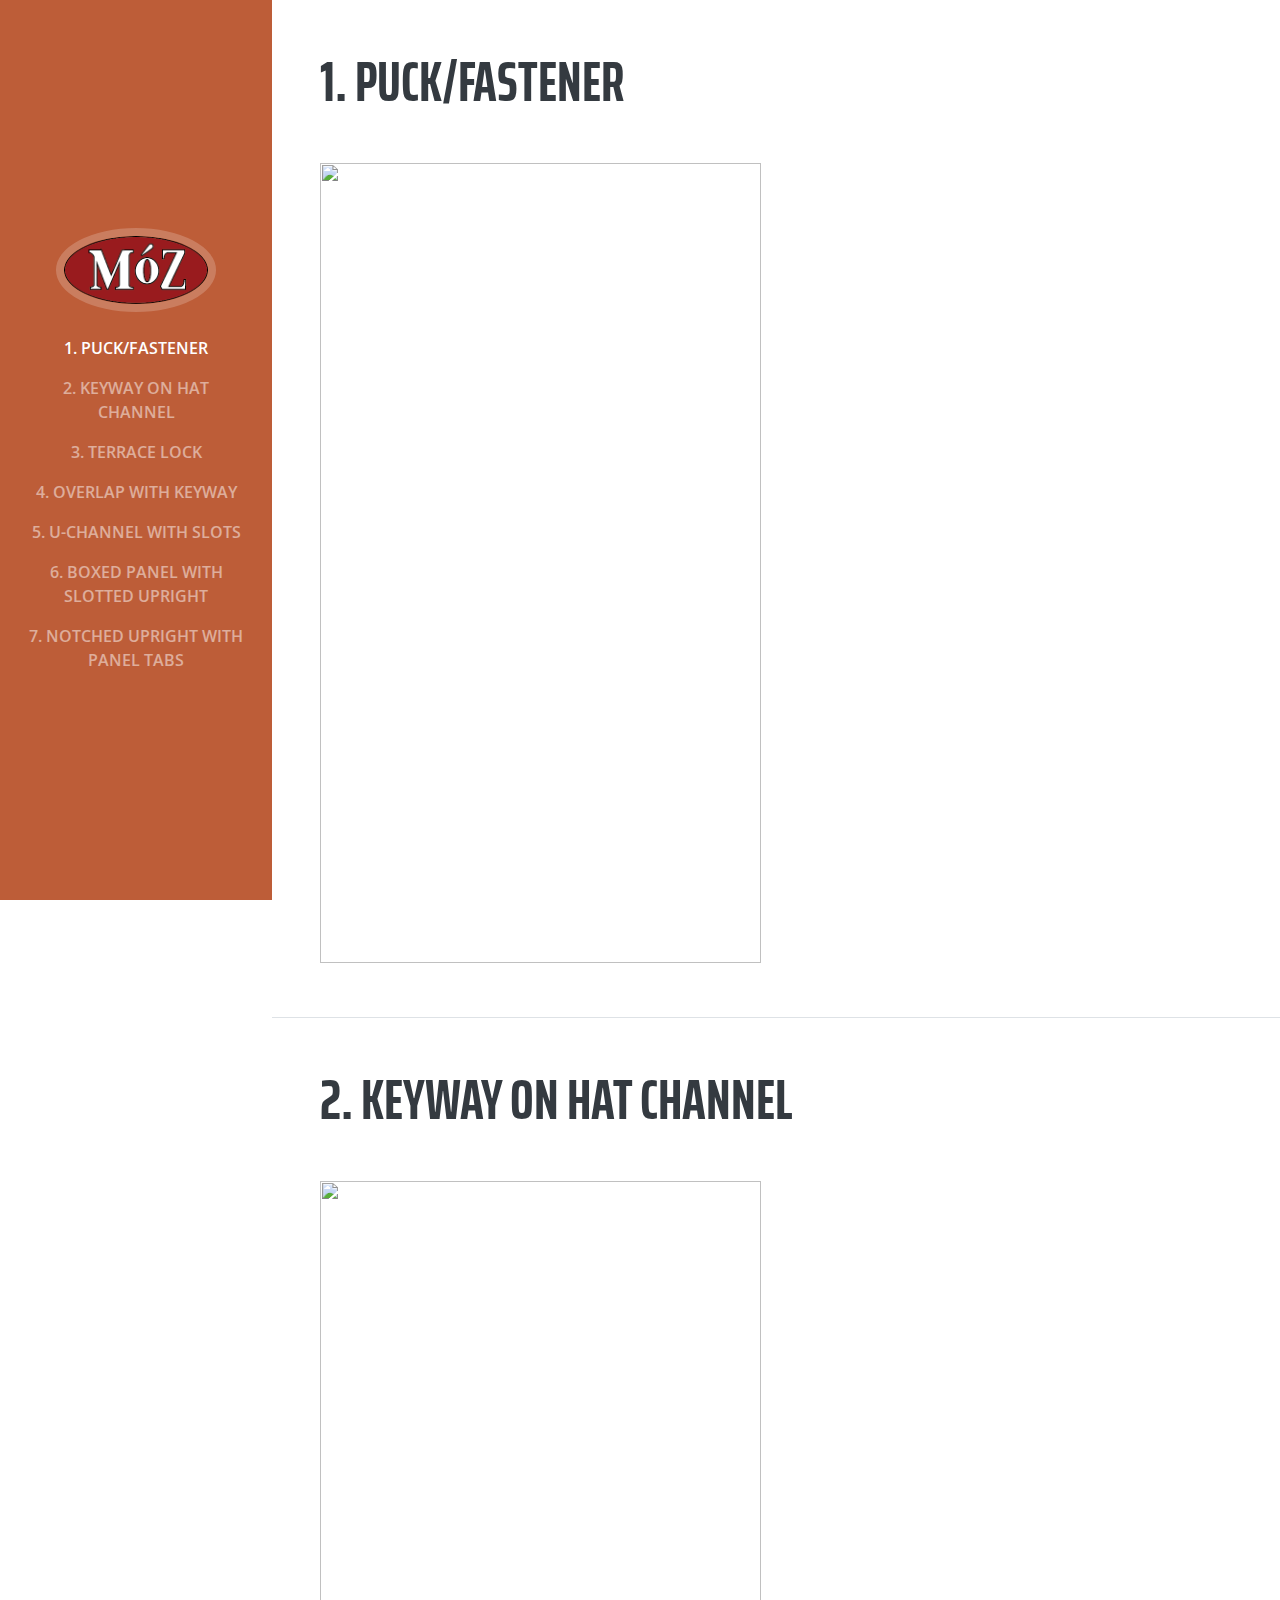
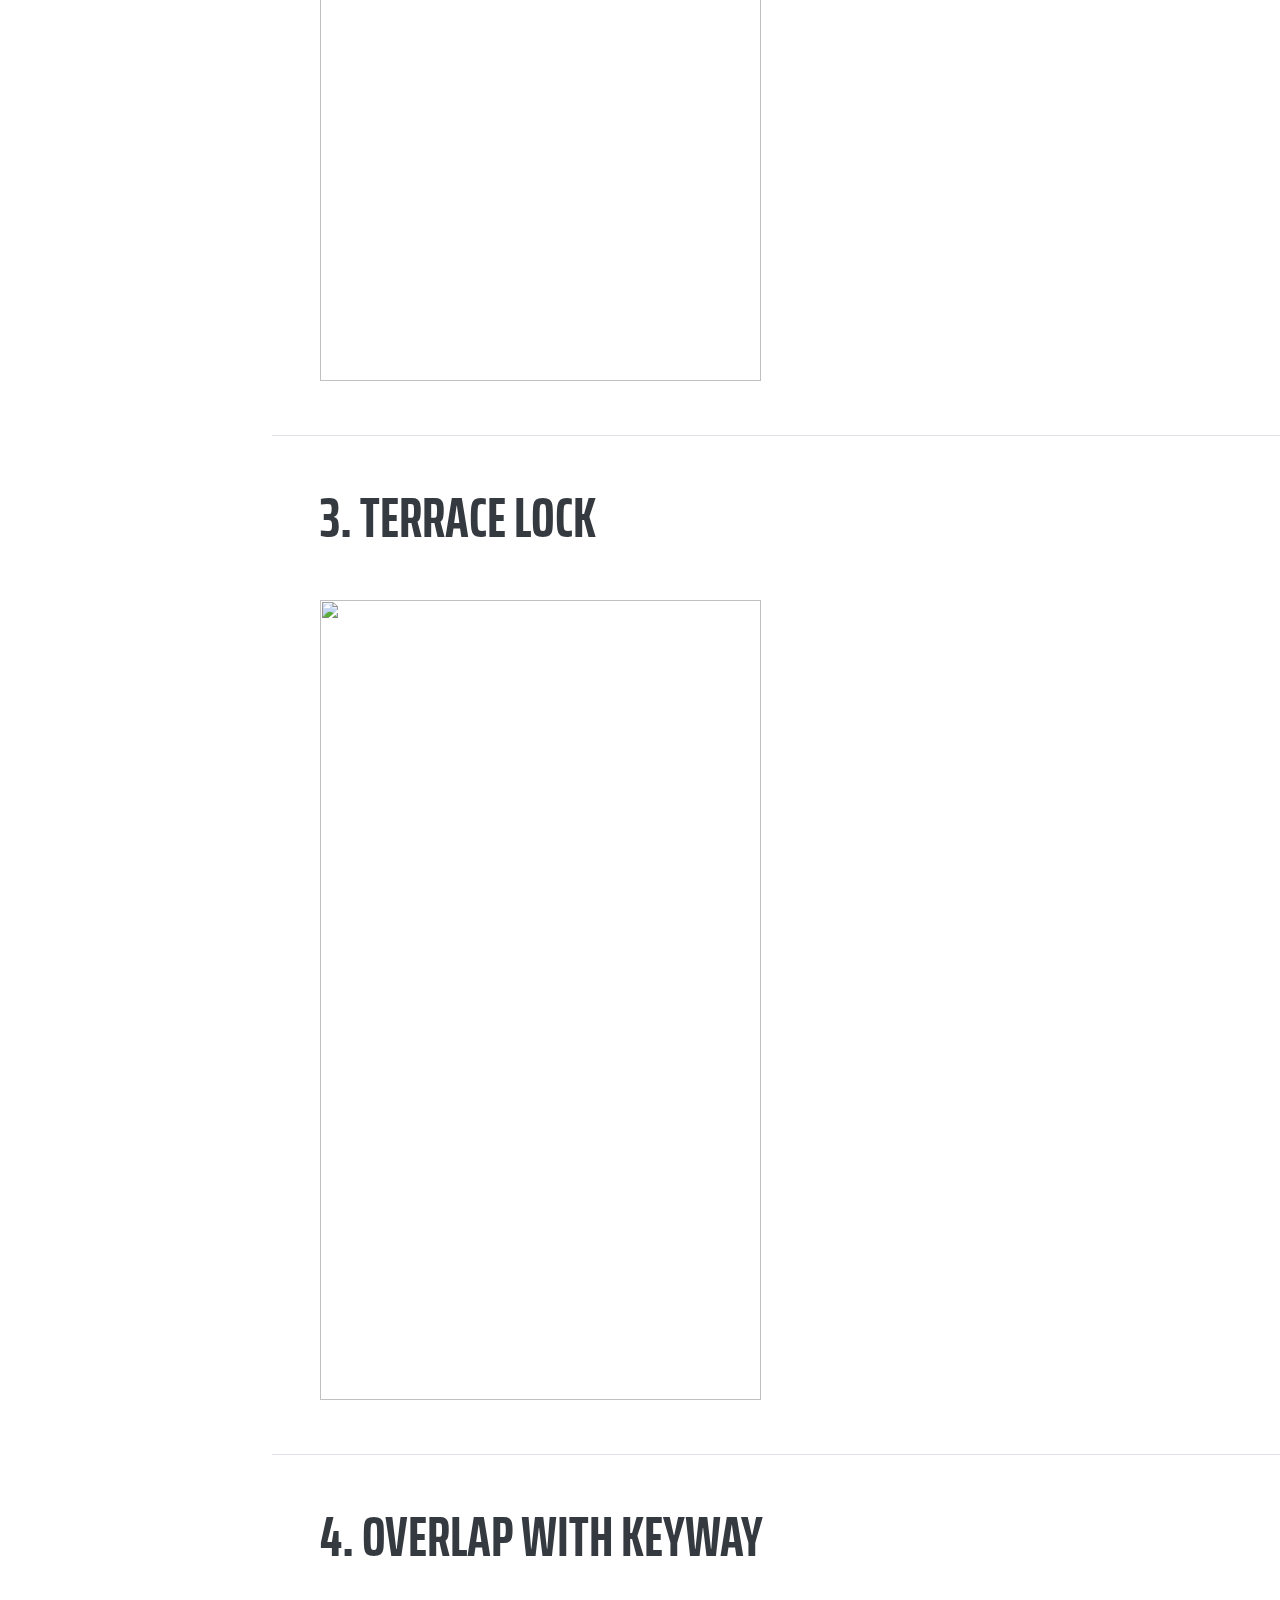
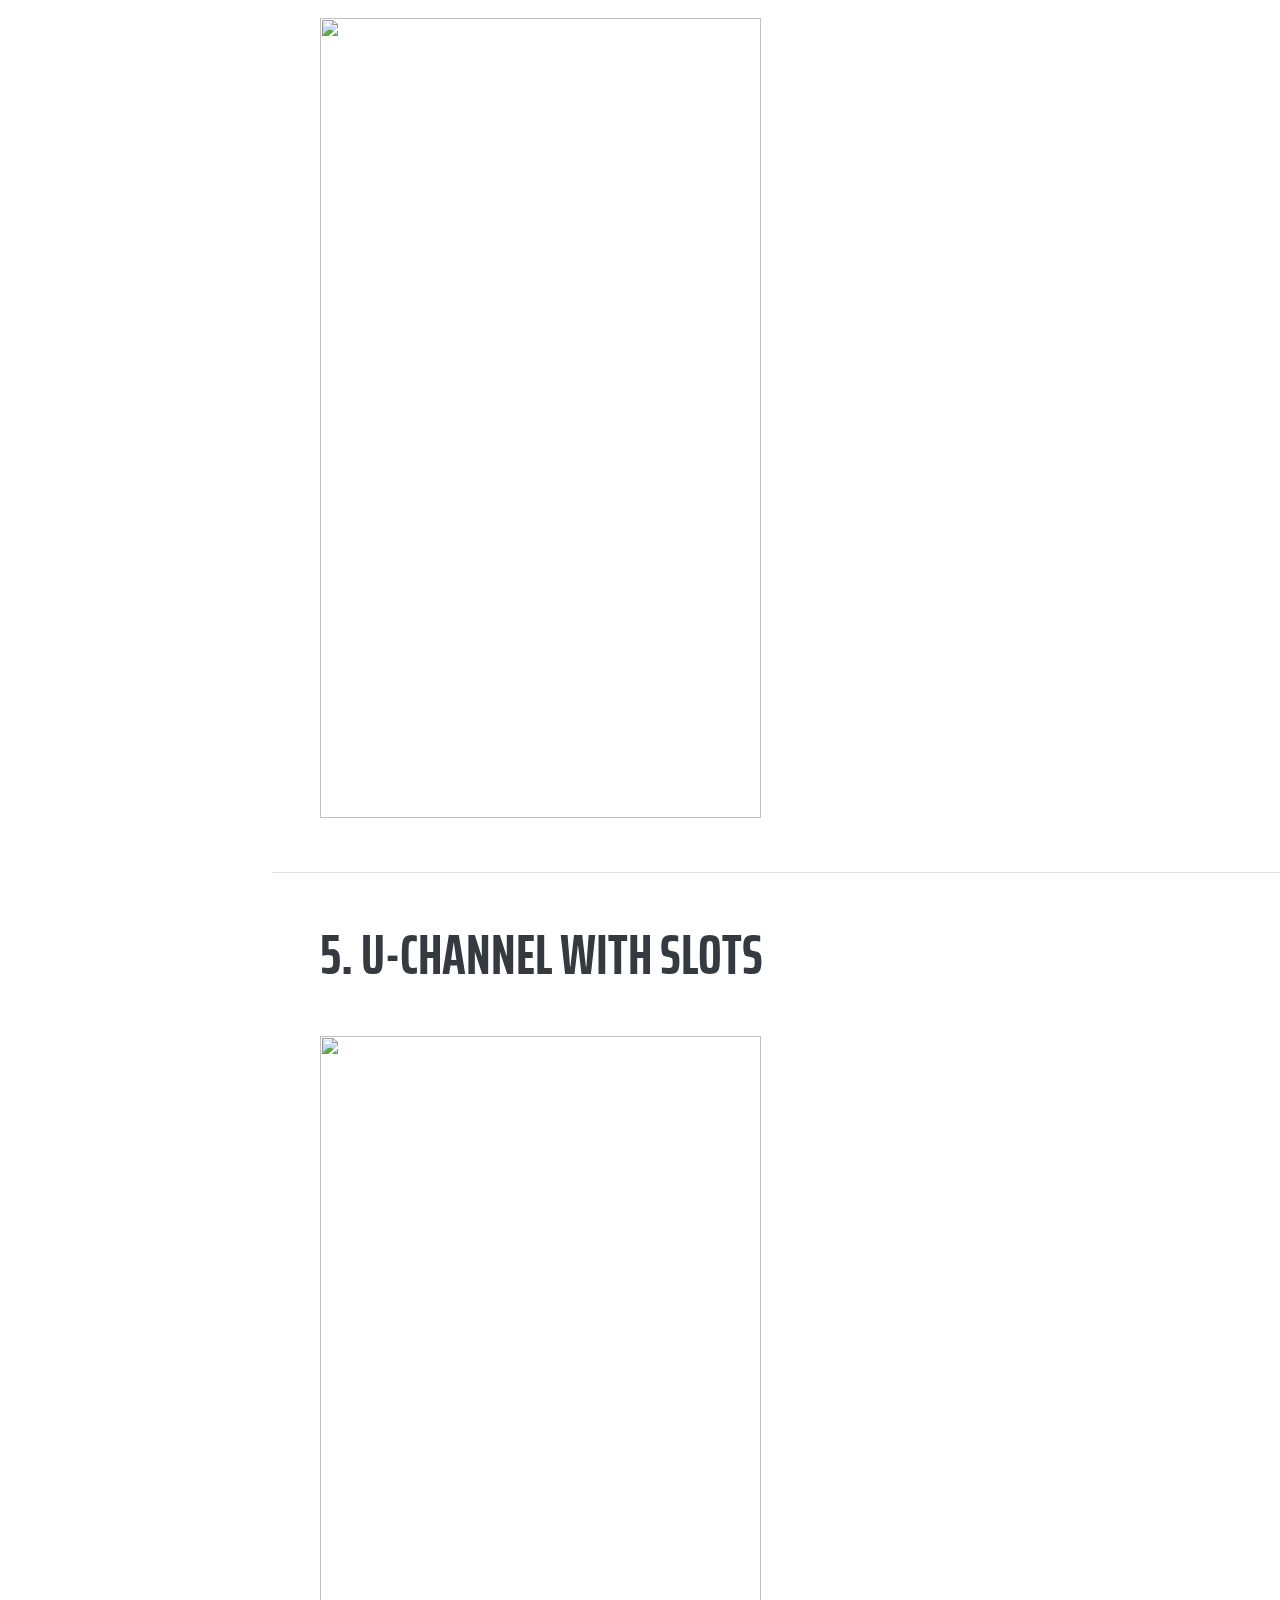
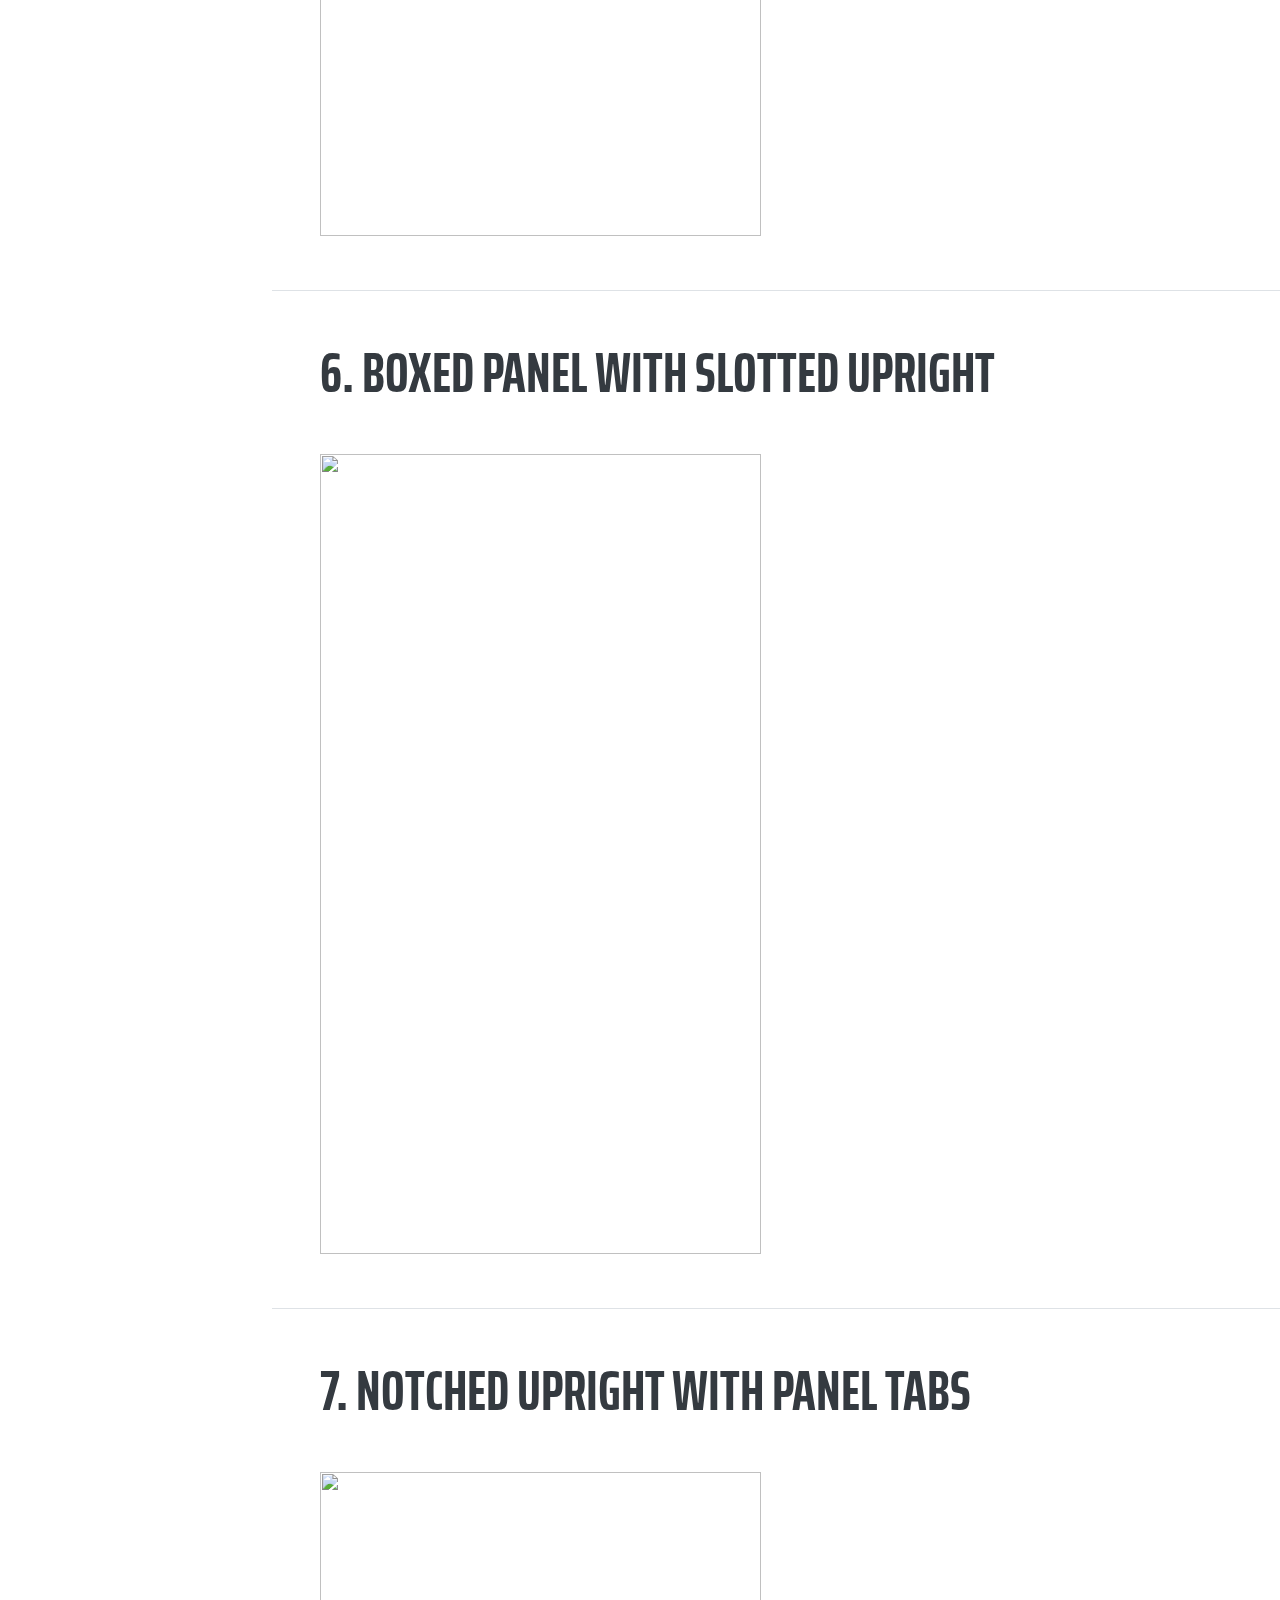
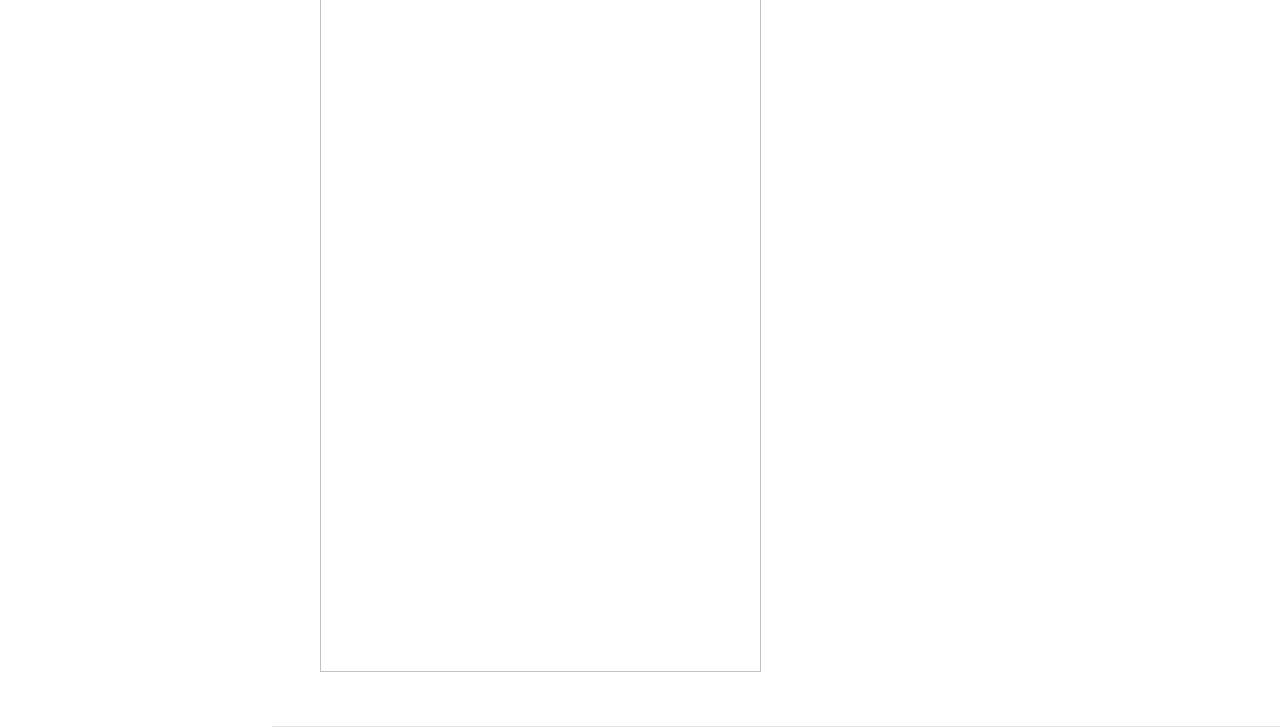
==== index.html @ 81ee4f43 "Update index.html" ====
<!DOCTYPE html>
<html lang="en">

  <head>

    <meta charset="utf-8">
    <meta name="viewport" content="width=device-width, initial-scale=1, shrink-to-fit=no">
    <meta name="description" content="">
    <meta name="author" content="">

    <title>Moz Mounting Solutions</title>

    <!-- Bootstrap core CSS -->
    <link href="vendor/bootstrap/css/bootstrap.min.css" rel="stylesheet">

    <!-- Custom fonts for this template -->
    <link href="https://fonts.googleapis.com/css?family=Saira+Extra+Condensed:100,200,300,400,500,600,700,800,900" rel="stylesheet">
    <link href="https://fonts.googleapis.com/css?family=Open+Sans:300,300i,400,400i,600,600i,700,700i,800,800i" rel="stylesheet">
    <link href="vendor/font-awesome/css/font-awesome.min.css" rel="stylesheet">
    <link href="vendor/devicons/css/devicons.min.css" rel="stylesheet">
    <link href="vendor/simple-line-icons/css/simple-line-icons.css" rel="stylesheet">

    <!-- Custom styles for this template -->
    <link href="css/resume.min.css" rel="stylesheet">

  </head>

  <body id="page-top">

    <nav class="navbar navbar-expand-lg navbar-dark bg-primary fixed-top" id="sideNav">
      <a class="navbar-brand js-scroll-trigger" href="#page-top">
        <span class="d-block d-lg-none">Moz Mounting Solutions</span>
        <span class="d-none d-lg-block">
          <img class="img-fluid img-profile rounded-circle mx-auto mb-2" src="img/Logo_white.png" alt="">
        </span>
      </a>
      <button class="navbar-toggler" type="button" data-toggle="collapse" data-target="#navbarSupportedContent" aria-controls="navbarSupportedContent" aria-expanded="false" aria-label="Toggle navigation">
        <span class="navbar-toggler-icon"></span>
      </button>
      <div class="collapse navbar-collapse" id="navbarSupportedContent">
        <ul class="navbar-nav">
          <li class="nav-item">
            <a class="nav-link js-scroll-trigger" href="#about">1. Puck/Fastener</a>
          </li>
           <li class="nav-item">
            <a class="nav-link js-scroll-trigger" href="#experience">2. Keyway on Hat Channel</a>
          </li>
          <li class="nav-item">
            <a class="nav-link js-scroll-trigger" href="#education">3. Terrace Lock</a>
          </li>
          <li class="nav-item">
            <a class="nav-link js-scroll-trigger" href="#skills">4. Overlap with Keyway</a>
          </li>
          <li class="nav-item">
            <a class="nav-link js-scroll-trigger" href="#interests">5. U-Channel with Slots</a>
          </li>
          <li class="nav-item">
            <a class="nav-link js-scroll-trigger" href="#awards">6. Boxed Panel with Slotted Upright</a>
          </li>
          <li class="nav-item">
            <a class="nav-link js-scroll-trigger" href="#notched_upright">7. Notched Upright with Panel Tabs</a>
          </li>
        </ul>
      </div>
    </nav>

    <div class="container-fluid p-0">

      <section class="resume-section p-3 p-lg-5 d-flex flex-column" id="about">
        <div class="my-auto">
          <h2 class="mb-5">1. Puck/Fastener</h2>

         <div class = "row">
              <div class = "col-lg-6">

                <img width="100%" height="800px" src="/img/Puck_Fastener.jpg">

              </div>
              <div class = "col-lg-6">
                 <iframe src="https://player.vimeo.com/video/258159970?autoplay=1&loop=1&autopause=0" width="100%" height="800px" frameborder="0" webkitallowfullscreen mozallowfullscreen allowfullscreen></iframe>
              </div>
            </div>
          </div>
      </section>

      <section class="resume-section p-3 p-lg-5 d-flex flex-column" id="experience">
        <div class="my-auto">
          <h2 class="mb-5">2. Keyway on Hat Channel</h2>

         <div class = "row">
              <div class = "col-lg-6">

                <img width="100%" height="800px" src="img/Keyway_Hat_Channel.jpg">

              </div>
              <div class = "col-lg-6">
                 <iframe src="https://player.vimeo.com/video/258157993?autoplay=1&loop=1&autopause=0" width="100%" height="800px" frameborder="0" webkitallowfullscreen mozallowfullscreen allowfullscreen></iframe>
              </div>
            </div>
          </div>
      </section>

      <section class="resume-section p-3 p-lg-5 d-flex flex-column" id="education">
        <div class="my-auto">
          <h2 class="mb-5">3. Terrace Lock</h2>

          <div class = "row">
              <div class = "col-lg-6">
                <img width="100%" height="800px" src="img/Terrace_Lock.jpg">
              </div>
              <div class = "col-lg-6">
                <iframe src="https://player.vimeo.com/video/258158311?autoplay=1&loop=1&autopause=0" width="100%" height="800px" frameborder="0" webkitallowfullscreen mozallowfullscreen allowfullscreen></iframe>
              </div>
            </div>
        </div>
      </section>

      <section class="resume-section p-3 p-lg-5 d-flex flex-column" id="skills">
        <div class="my-auto">
          <h2 class="mb-5">4. Overlap with Keyway</h2>

          <div class = "row">
              <div class = "col-lg-6">
                <img width="100%" height="800px" src="img/Overlap_with_Keyway.jpg">
              </div>
              <div class = "col-lg-6">
                <iframe src="https://player.vimeo.com/video/258158720?autoplay=1&loop=1&autopause=0" width="100%" height="800px" frameborder="0" webkitallowfullscreen mozallowfullscreen allowfullscreen></iframe>
              </div>
            </div>
        </div>
      </section>

      <section class="resume-section p-3 p-lg-5 d-flex flex-column" id="interests">
        <div class="my-auto">
          <h2 class="mb-5">5. U-Channel with Slots</h2>

          <div class = "row">
              <div class = "col-lg-6">
                <img width="100%" height="800px" src="img/U_Channel_with_Slots.jpg">
              </div>
              <div class = "col-lg-6">
                <iframe src="https://player.vimeo.com/video/258159023?autoplay=1&loop=1&autopause=0" width="100%" height="800px" frameborder="0" webkitallowfullscreen mozallowfullscreen allowfullscreen></iframe>
              </div>
            </div>
          </div>
      </section>

      <section class="resume-section p-3 p-lg-5 d-flex flex-column" id="awards">
        <div class="my-auto">
          <h2 class="mb-5">6. Boxed Panel with Slotted Upright</h2>

            <div class = "row">
              <div class = "col-lg-6">
                <img width="100%" height="800px" src="img/Boxed_Panel_Slotted_Upright.jpg">
              </div>
              <div class = "col-lg-6">
                <iframe src="https://player.vimeo.com/video/258159334?autoplay=1&loop=1&autopause=0" width="100%" height="800px" frameborder="0" webkitallowfullscreen mozallowfullscreen allowfullscreen></iframe>
              </div>
            </div>
        </div>
      </section>

       <section class="resume-section p-3 p-lg-5 d-flex flex-column" id="notched_upright">
        <div class="my-auto">
          <h2 class="mb-5">7. Notched Upright with panel Tabs</h2>

            <div class = "row">
              <div class = "col-lg-6">
                <img width="100%" height="800px" src="img/Notched_Upright_with_Panel_Tabs.jpg">
              </div>
              <div class = "col-lg-6">
                <iframe src="https://player.vimeo.com/video/258159651?autoplay=1&loop=1&autopause=0" width="100%" height="800px" frameborder="0" webkitallowfullscreen mozallowfullscreen allowfullscreen></iframe>
              </div>
            </div>
        </div>
      </section>

    </div>


    <!-- Bootstrap core JavaScript -->
    <script src="vendor/jquery/jquery.min.js"></script>
    <script src="vendor/bootstrap/js/bootstrap.bundle.min.js"></script>

    <!-- Plugin JavaScript -->
    <script src="vendor/jquery-easing/jquery.easing.min.js"></script>

    <!-- Custom scripts for this template -->
    <script src="js/resume.min.js"></script>

  </body>

</html>
---- vendor/devicons/css/devicons.min.css ----
/*!
 *  Devicons 1.8.0 made by Theodore Vorillas / http://vorillaz.com 
 */
@font-face{font-family:devicons;src:url(../fonts/devicons.eot?xqxft6);src:url(../fonts/devicons.eot?#iefixxqxft6) format("embedded-opentype"),url(../fonts/devicons.woff?xqxft6) format("woff"),url(../fonts/devicons.ttf?xqxft6) format("truetype"),url(../fonts/devicons.svg?xqxft6#devicons) format("svg");font-weight:400;font-style:normal}.devicons{font-family:devicons;speak:none;font-style:normal;font-weight:400;font-variant:normal;text-transform:none;line-height:1;-webkit-font-smoothing:antialiased;-moz-osx-font-smoothing:grayscale}.devicons-git:before{content:"\e602"}.devicons-git_compare:before{content:"\e628"}.devicons-git_branch:before{content:"\e625"}.devicons-git_commit:before{content:"\e629"}.devicons-git_pull_request:before{content:"\e626"}.devicons-git_merge:before{content:"\e627"}.devicons-bitbucket:before{content:"\e603"}.devicons-github_alt:before{content:"\e608"}.devicons-github_badge:before{content:"\e609"}.devicons-github:before{content:"\e60a"}.devicons-github_full:before{content:"\e617"}.devicons-java:before{content:"\e638"}.devicons-ruby:before{content:"\e639"}.devicons-scala:before{content:"\e637"}.devicons-python:before{content:"\e63c"}.devicons-go:before{content:"\e624"}.devicons-ruby_on_rails:before{content:"\e63b"}.devicons-django:before{content:"\e61d"}.devicons-markdown:before{content:"\e63e"}.devicons-php:before{content:"\e63d"}.devicons-mysql:before{content:"\e604"}.devicons-streamline:before{content:"\e605"}.devicons-database:before{content:"\e606"}.devicons-laravel:before{content:"\e63f"}.devicons-javascript:before{content:"\e64e"}.devicons-angular:before{content:"\e653"}.devicons-backbone:before{content:"\e652"}.devicons-coffeescript:before{content:"\e651"}.devicons-jquery:before{content:"\e650"}.devicons-modernizr:before{content:"\e620"}.devicons-jquery_ui:before{content:"\e654"}.devicons-ember:before{content:"\e61b"}.devicons-dojo:before{content:"\e61c"}.devicons-nodejs:before{content:"\e619"}.devicons-nodejs_small:before{content:"\e618"}.devicons-javascript_shield:before{content:"\e64f"}.devicons-bootstrap:before{content:"\e647"}.devicons-sass:before{content:"\e64b"}.devicons-css3_full:before{content:"\e64a"}.devicons-css3:before{content:"\e649"}.devicons-html5:before{content:"\e636"}.devicons-html5_multimedia:before{content:"\e632"}.devicons-html5_device_access:before{content:"\e633"}.devicons-html5_3d_effects:before{content:"\e635"}.devicons-html5_connectivity:before{content:"\e634"}.devicons-ghost_small:before{content:"\e614"}.devicons-ghost:before{content:"\e61f"}.devicons-magento:before{content:"\e640"}.devicons-joomla:before{content:"\e641"}.devicons-jekyll_small:before{content:"\e60d"}.devicons-drupal:before{content:"\e642"}.devicons-wordpress:before{content:"\e60b"}.devicons-grunt:before{content:"\e64c"}.devicons-bower:before{content:"\e64d"}.devicons-npm:before{content:"\e61e"}.devicons-yahoo_small:before{content:"\e62b"}.devicons-yahoo:before{content:"\e615"}.devicons-bing_small:before{content:"\e600"}.devicons-windows:before{content:"\e60f"}.devicons-linux:before{content:"\e612"}.devicons-ubuntu:before{content:"\e63a"}.devicons-android:before{content:"\e60e"}.devicons-apple:before{content:"\e611"}.devicons-appstore:before{content:"\e613"}.devicons-phonegap:before{content:"\e630"}.devicons-blackberry:before{content:"\e623"}.devicons-stackoverflow:before{content:"\e610"}.devicons-techcrunch:before{content:"\e62c"}.devicons-codrops:before{content:"\e62f"}.devicons-css_tricks:before{content:"\e601"}.devicons-smashing_magazine:before{content:"\e62d"}.devicons-netmagazine:before{content:"\e62e"}.devicons-codepen:before{content:"\e616"}.devicons-cssdeck:before{content:"\e62a"}.devicons-hackernews:before{content:"\e61a"}.devicons-dropbox:before{content:"\e607"}.devicons-google_drive:before{content:"\e631"}.devicons-visualstudio:before{content:"\e60c"}.devicons-unity_small:before{content:"\e621"}.devicons-raspberry_pi:before{content:"\e622"}.devicons-chrome:before{content:"\e643"}.devicons-ie:before{content:"\e644"}.devicons-firefox:before{content:"\e645"}.devicons-opera:before{content:"\e646"}.devicons-safari:before{content:"\e648"}.devicons-swift:before{content:"\e655"}.devicons-symfony:before{content:"\e656"}.devicons-symfony_badge:before{content:"\e657"}.devicons-less:before{content:"\e658"}.devicons-stylus:before{content:"\e659"}.devicons-trello:before{content:"\e65a"}.devicons-atlassian:before{content:"\e65b"}.devicons-jira:before{content:"\e65c"}.devicons-envato:before{content:"\e65d"}.devicons-snap_svg:before{content:"\e65e"}.devicons-raphael:before{content:"\e65f"}.devicons-google_analytics:before{content:"\e660"}.devicons-compass:before{content:"\e661"}.devicons-onedrive:before{content:"\e662"}.devicons-gulp:before{content:"\e663"}.devicons-atom:before{content:"\e664"}.devicons-cisco:before{content:"\e665"}.devicons-nancy:before{content:"\e666"}.devicons-clojure:before{content:"\e668"}.devicons-clojure_alt:before{content:"\e66a"}.devicons-perl:before{content:"\e669"}.devicons-celluloid:before{content:"\e66b"}.devicons-w3c:before{content:"\e66c"}.devicons-redis:before{content:"\e66d"}.devicons-postgresql:before{content:"\e66e"}.devicons-webplatform:before{content:"\e66f"}.devicons-jenkins:before{content:"\e667"}.devicons-requirejs:before{content:"\e670"}.devicons-opensource:before{content:"\e671"}.devicons-typo3:before{content:"\e672"}.devicons-uikit:before{content:"\e673"}.devicons-doctrine:before{content:"\e674"}.devicons-groovy:before{content:"\e675"}.devicons-nginx:before{content:"\e676"}.devicons-haskell:before{content:"\e677"}.devicons-zend:before{content:"\e678"}.devicons-gnu:before{content:"\e679"}.devicons-yeoman:before{content:"\e67a"}.devicons-heroku:before{content:"\e67b"}.devicons-debian:before{content:"\e67d"}.devicons-travis:before{content:"\e67e"}.devicons-dotnet:before{content:"\e67f"}.devicons-codeigniter:before{content:"\e680"}.devicons-javascript_badge:before{content:"\e681"}.devicons-yii:before{content:"\e682"}.devicons-msql_server:before{content:"\e67c"}.devicons-composer:before{content:"\e683"}.devicons-krakenjs_badge:before{content:"\e684"}.devicons-krakenjs:before{content:"\e685"}.devicons-mozilla:before{content:"\e686"}.devicons-firebase:before{content:"\e687"}.devicons-sizzlejs:before{content:"\e688"}.devicons-creativecommons:before{content:"\e689"}.devicons-creativecommons_badge:before{content:"\e68a"}.devicons-mitlicence:before{content:"\e68b"}.devicons-senchatouch:before{content:"\e68c"}.devicons-bugsense:before{content:"\e68d"}.devicons-extjs:before{content:"\e68e"}.devicons-mootools_badge:before{content:"\e68f"}.devicons-mootools:before{content:"\e690"}.devicons-ruby_rough:before{content:"\e691"}.devicons-komodo:before{content:"\e692"}.devicons-coda:before{content:"\e693"}.devicons-bintray:before{content:"\e694"}.devicons-terminal:before{content:"\e695"}.devicons-code:before{content:"\e696"}.devicons-responsive:before{content:"\e697"}.devicons-dart:before{content:"\e698"}.devicons-aptana:before{content:"\e699"}.devicons-mailchimp:before{content:"\e69a"}.devicons-netbeans:before{content:"\e69b"}.devicons-dreamweaver:before{content:"\e69c"}.devicons-brackets:before{content:"\e69d"}.devicons-eclipse:before{content:"\e69e"}.devicons-cloud9:before{content:"\e69f"}.devicons-scrum:before{content:"\e6a0"}.devicons-prolog:before{content:"\e6a1"}.devicons-terminal_badge:before{content:"\e6a2"}.devicons-code_badge:before{content:"\e6a3"}.devicons-mongodb:before{content:"\e6a4"}.devicons-meteor:before{content:"\e6a5"}.devicons-meteorfull:before{content:"\e6a6"}.devicons-fsharp:before{content:"\e6a7"}.devicons-rust:before{content:"\e6a8"}.devicons-ionic:before{content:"\e6a9"}.devicons-sublime:before{content:"\e6aa"}.devicons-appcelerator:before{content:"\e6ab"}.devicons-asterisk:before{content:"\e6ac"}.devicons-aws:before{content:"\e6ad"}.devicons-digital-ocean:before{content:"\e6ae"}.devicons-dlang:before{content:"\e6af"}.devicons-docker:before{content:"\e6b0"}.devicons-erlang:before{content:"\e6b1"}.devicons-google-cloud-platform:before{content:"\e6b2"}.devicons-grails:before{content:"\e6b3"}.devicons-illustrator:before{content:"\e6b4"}.devicons-intellij:before{content:"\e6b5"}.devicons-materializecss:before{content:"\e6b6"}.devicons-openshift:before{content:"\e6b7"}.devicons-photoshop:before{content:"\e6b8"}.devicons-rackspace:before{content:"\e6b9"}.devicons-react:before{content:"\e6ba"}.devicons-redhat:before{content:"\e6bb"}.devicons-scriptcs:before{content:"\e6bc"}.devicons-sqllite:before{content:"\e6c4"}.devicons-vim:before{content:"\e6c5"}
---- vendor/simple-line-icons/css/simple-line-icons.css ----
@font-face {
  font-family: 'simple-line-icons';
  src: url('../fonts/Simple-Line-Icons.eot?v=2.4.0');
  src: url('../fonts/Simple-Line-Icons.eot?v=2.4.0#iefix') format('embedded-opentype'), url('../fonts/Simple-Line-Icons.woff2?v=2.4.0') format('woff2'), url('../fonts/Simple-Line-Icons.ttf?v=2.4.0') format('truetype'), url('../fonts/Simple-Line-Icons.woff?v=2.4.0') format('woff'), url('../fonts/Simple-Line-Icons.svg?v=2.4.0#simple-line-icons') format('svg');
  font-weight: normal;
  font-style: normal;
}
/*
 Use the following CSS code if you want to have a class per icon.
 Instead of a list of all class selectors, you can use the generic [class*="icon-"] selector, but it's slower:
*/
.icon-user,
.icon-people,
.icon-user-female,
.icon-user-follow,
.icon-user-following,
.icon-user-unfollow,
.icon-login,
.icon-logout,
.icon-emotsmile,
.icon-phone,
.icon-call-end,
.icon-call-in,
.icon-call-out,
.icon-map,
.icon-location-pin,
.icon-direction,
.icon-directions,
.icon-compass,
.icon-layers,
.icon-menu,
.icon-list,
.icon-options-vertical,
.icon-options,
.icon-arrow-down,
.icon-arrow-left,
.icon-arrow-right,
.icon-arrow-up,
.icon-arrow-up-circle,
.icon-arrow-left-circle,
.icon-arrow-right-circle,
.icon-arrow-down-circle,
.icon-check,
.icon-clock,
.icon-plus,
.icon-minus,
.icon-close,
.icon-event,
.icon-exclamation,
.icon-organization,
.icon-trophy,
.icon-screen-smartphone,
.icon-screen-desktop,
.icon-plane,
.icon-notebook,
.icon-mustache,
.icon-mouse,
.icon-magnet,
.icon-energy,
.icon-disc,
.icon-cursor,
.icon-cursor-move,
.icon-crop,
.icon-chemistry,
.icon-speedometer,
.icon-shield,
.icon-screen-tablet,
.icon-magic-wand,
.icon-hourglass,
.icon-graduation,
.icon-ghost,
.icon-game-controller,
.icon-fire,
.icon-eyeglass,
.icon-envelope-open,
.icon-envelope-letter,
.icon-bell,
.icon-badge,
.icon-anchor,
.icon-wallet,
.icon-vector,
.icon-speech,
.icon-puzzle,
.icon-printer,
.icon-present,
.icon-playlist,
.icon-pin,
.icon-picture,
.icon-handbag,
.icon-globe-alt,
.icon-globe,
.icon-folder-alt,
.icon-folder,
.icon-film,
.icon-feed,
.icon-drop,
.icon-drawer,
.icon-docs,
.icon-doc,
.icon-diamond,
.icon-cup,
.icon-calculator,
.icon-bubbles,
.icon-briefcase,
.icon-book-open,
.icon-basket-loaded,
.icon-basket,
.icon-bag,
.icon-action-undo,
.icon-action-redo,
.icon-wrench,
.icon-umbrella,
.icon-trash,
.icon-tag,
.icon-support,
.icon-frame,
.icon-size-fullscreen,
.icon-size-actual,
.icon-shuffle,
.icon-share-alt,
.icon-share,
.icon-rocket,
.icon-question,
.icon-pie-chart,
.icon-pencil,
.icon-note,
.icon-loop,
.icon-home,
.icon-grid,
.icon-graph,
.icon-microphone,
.icon-music-tone-alt,
.icon-music-tone,
.icon-earphones-alt,
.icon-earphones,
.icon-equalizer,
.icon-like,
.icon-dislike,
.icon-control-start,
.icon-control-rewind,
.icon-control-play,
.icon-control-pause,
.icon-control-forward,
.icon-control-end,
.icon-volume-1,
.icon-volume-2,
.icon-volume-off,
.icon-calendar,
.icon-bulb,
.icon-chart,
.icon-ban,
.icon-bubble,
.icon-camrecorder,
.icon-camera,
.icon-cloud-download,
.icon-cloud-upload,
.icon-envelope,
.icon-eye,
.icon-flag,
.icon-heart,
.icon-info,
.icon-key,
.icon-link,
.icon-lock,
.icon-lock-open,
.icon-magnifier,
.icon-magnifier-add,
.icon-magnifier-remove,
.icon-paper-clip,
.icon-paper-plane,
.icon-power,
.icon-refresh,
.icon-reload,
.icon-settings,
.icon-star,
.icon-symbol-female,
.icon-symbol-male,
.icon-target,
.icon-credit-card,
.icon-paypal,
.icon-social-tumblr,
.icon-social-twitter,
.icon-social-facebook,
.icon-social-instagram,
.icon-social-linkedin,
.icon-social-pinterest,
.icon-social-github,
.icon-social-google,
.icon-social-reddit,
.icon-social-skype,
.icon-social-dribbble,
.icon-social-behance,
.icon-social-foursqare,
.icon-social-soundcloud,
.icon-social-spotify,
.icon-social-stumbleupon,
.icon-social-youtube,
.icon-social-dropbox,
.icon-social-vkontakte,
.icon-social-steam {
  font-family: 'simple-line-icons';
  speak: none;
  font-style: normal;
  font-weight: normal;
  font-variant: normal;
  text-transform: none;
  line-height: 1;
  /* Better Font Rendering =========== */
  -webkit-font-smoothing: antialiased;
  -moz-osx-font-smoothing: grayscale;
}
.icon-user:before {
  content: "\e005";
}
.icon-people:before {
  content: "\e001";
}
.icon-user-female:before {
  content: "\e000";
}
.icon-user-follow:before {
  content: "\e002";
}
.icon-user-following:before {
  content: "\e003";
}
.icon-user-unfollow:before {
  content: "\e004";
}
.icon-login:before {
  content: "\e066";
}
.icon-logout:before {
  content: "\e065";
}
.icon-emotsmile:before {
  content: "\e021";
}
.icon-phone:before {
  content: "\e600";
}
.icon-call-end:before {
  content: "\e048";
}
.icon-call-in:before {
  content: "\e047";
}
.icon-call-out:before {
  content: "\e046";
}
.icon-map:before {
  content: "\e033";
}
.icon-location-pin:before {
  content: "\e096";
}
.icon-direction:before {
  content: "\e042";
}
.icon-directions:before {
  content: "\e041";
}
.icon-compass:before {
  content: "\e045";
}
.icon-layers:before {
  content: "\e034";
}
.icon-menu:before {
  content: "\e601";
}
.icon-list:before {
  content: "\e067";
}
.icon-options-vertical:before {
  content: "\e602";
}
.icon-options:before {
  content: "\e603";
}
.icon-arrow-down:before {
  content: "\e604";
}
.icon-arrow-left:before {
  content: "\e605";
}
.icon-arrow-right:before {
  content: "\e606";
}
.icon-arrow-up:before {
  content: "\e607";
}
.icon-arrow-up-circle:before {
  content: "\e078";
}
.icon-arrow-left-circle:before {
  content: "\e07a";
}
.icon-arrow-right-circle:before {
  content: "\e079";
}
.icon-arrow-down-circle:before {
  content: "\e07b";
}
.icon-check:before {
  content: "\e080";
}
.icon-clock:before {
  content: "\e081";
}
.icon-plus:before {
  content: "\e095";
}
.icon-minus:before {
  content: "\e615";
}
.icon-close:before {
  content: "\e082";
}
.icon-event:before {
  content: "\e619";
}
.icon-exclamation:before {
  content: "\e617";
}
.icon-organization:before {
  content: "\e616";
}
.icon-trophy:before {
  content: "\e006";
}
.icon-screen-smartphone:before {
  content: "\e010";
}
.icon-screen-desktop:before {
  content: "\e011";
}
.icon-plane:before {
  content: "\e012";
}
.icon-notebook:before {
  content: "\e013";
}
.icon-mustache:before {
  content: "\e014";
}
.icon-mouse:before {
  content: "\e015";
}
.icon-magnet:before {
  content: "\e016";
}
.icon-energy:before {
  content: "\e020";
}
.icon-disc:before {
  content: "\e022";
}
.icon-cursor:before {
  content: "\e06e";
}
.icon-cursor-move:before {
  content: "\e023";
}
.icon-crop:before {
  content: "\e024";
}
.icon-chemistry:before {
  content: "\e026";
}
.icon-speedometer:before {
  content: "\e007";
}
.icon-shield:before {
  content: "\e00e";
}
.icon-screen-tablet:before {
  content: "\e00f";
}
.icon-magic-wand:before {
  content: "\e017";
}
.icon-hourglass:before {
  content: "\e018";
}
.icon-graduation:before {
  content: "\e019";
}
.icon-ghost:before {
  content: "\e01a";
}
.icon-game-controller:before {
  content: "\e01b";
}
.icon-fire:before {
  content: "\e01c";
}
.icon-eyeglass:before {
  content: "\e01d";
}
.icon-envelope-open:before {
  content: "\e01e";
}
.icon-envelope-letter:before {
  content: "\e01f";
}
.icon-bell:before {
  content: "\e027";
}
.icon-badge:before {
  content: "\e028";
}
.icon-anchor:before {
  content: "\e029";
}
.icon-wallet:before {
  content: "\e02a";
}
.icon-vector:before {
  content: "\e02b";
}
.icon-speech:before {
  content: "\e02c";
}
.icon-puzzle:before {
  content: "\e02d";
}
.icon-printer:before {
  content: "\e02e";
}
.icon-present:before {
  content: "\e02f";
}
.icon-playlist:before {
  content: "\e030";
}
.icon-pin:before {
  content: "\e031";
}
.icon-picture:before {
  content: "\e032";
}
.icon-handbag:before {
  content: "\e035";
}
.icon-globe-alt:before {
  content: "\e036";
}
.icon-globe:before {
  content: "\e037";
}
.icon-folder-alt:before {
  content: "\e039";
}
.icon-folder:before {
  content: "\e089";
}
.icon-film:before {
  content: "\e03a";
}
.icon-feed:before {
  content: "\e03b";
}
.icon-drop:before {
  content: "\e03e";
}
.icon-drawer:before {
  content: "\e03f";
}
.icon-docs:before {
  content: "\e040";
}
.icon-doc:before {
  content: "\e085";
}
.icon-diamond:before {
  content: "\e043";
}
.icon-cup:before {
  content: "\e044";
}
.icon-calculator:before {
  content: "\e049";
}
.icon-bubbles:before {
  content: "\e04a";
}
.icon-briefcase:before {
  content: "\e04b";
}
.icon-book-open:before {
  content: "\e04c";
}
.icon-basket-loaded:before {
  content: "\e04d";
}
.icon-basket:before {
  content: "\e04e";
}
.icon-bag:before {
  content: "\e04f";
}
.icon-action-undo:before {
  content: "\e050";
}
.icon-action-redo:before {
  content: "\e051";
}
.icon-wrench:before {
  content: "\e052";
}
.icon-umbrella:before {
  content: "\e053";
}
.icon-trash:before {
  content: "\e054";
}
.icon-tag:before {
  content: "\e055";
}
.icon-support:before {
  content: "\e056";
}
.icon-frame:before {
  content: "\e038";
}
.icon-size-fullscreen:before {
  content: "\e057";
}
.icon-size-actual:before {
  content: "\e058";
}
.icon-shuffle:before {
  content: "\e059";
}
.icon-share-alt:before {
  content: "\e05a";
}
.icon-share:before {
  content: "\e05b";
}
.icon-rocket:before {
  content: "\e05c";
}
.icon-question:before {
  content: "\e05d";
}
.icon-pie-chart:before {
  content: "\e05e";
}
.icon-pencil:before {
  content: "\e05f";
}
.icon-note:before {
  content: "\e060";
}
.icon-loop:before {
  content: "\e064";
}
.icon-home:before {
  content: "\e069";
}
.icon-grid:before {
  content: "\e06a";
}
.icon-graph:before {
  content: "\e06b";
}
.icon-microphone:before {
  content: "\e063";
}
.icon-music-tone-alt:before {
  content: "\e061";
}
.icon-music-tone:before {
  content: "\e062";
}
.icon-earphones-alt:before {
  content: "\e03c";
}
.icon-earphones:before {
  content: "\e03d";
}
.icon-equalizer:before {
  content: "\e06c";
}
.icon-like:before {
  content: "\e068";
}
.icon-dislike:before {
  content: "\e06d";
}
.icon-control-start:before {
  content: "\e06f";
}
.icon-control-rewind:before {
  content: "\e070";
}
.icon-control-play:before {
  content: "\e071";
}
.icon-control-pause:before {
  content: "\e072";
}
.icon-control-forward:before {
  content: "\e073";
}
.icon-control-end:before {
  content: "\e074";
}
.icon-volume-1:before {
  content: "\e09f";
}
.icon-volume-2:before {
  content: "\e0a0";
}
.icon-volume-off:before {
  content: "\e0a1";
}
.icon-calendar:before {
  content: "\e075";
}
.icon-bulb:before {
  content: "\e076";
}
.icon-chart:before {
  content: "\e077";
}
.icon-ban:before {
  content: "\e07c";
}
.icon-bubble:before {
  content: "\e07d";
}
.icon-camrecorder:before {
  content: "\e07e";
}
.icon-camera:before {
  content: "\e07f";
}
.icon-cloud-download:before {
  content: "\e083";
}
.icon-cloud-upload:before {
  content: "\e084";
}
.icon-envelope:before {
  content: "\e086";
}
.icon-eye:before {
  content: "\e087";
}
.icon-flag:before {
  content: "\e088";
}
.icon-heart:before {
  content: "\e08a";
}
.icon-info:before {
  content: "\e08b";
}
.icon-key:before {
  content: "\e08c";
}
.icon-link:before {
  content: "\e08d";
}
.icon-lock:before {
  content: "\e08e";
}
.icon-lock-open:before {
  content: "\e08f";
}
.icon-magnifier:before {
  content: "\e090";
}
.icon-magnifier-add:before {
  content: "\e091";
}
.icon-magnifier-remove:before {
  content: "\e092";
}
.icon-paper-clip:before {
  content: "\e093";
}
.icon-paper-plane:before {
  content: "\e094";
}
.icon-power:before {
  content: "\e097";
}
.icon-refresh:before {
  content: "\e098";
}
.icon-reload:before {
  content: "\e099";
}
.icon-settings:before {
  content: "\e09a";
}
.icon-star:before {
  content: "\e09b";
}
.icon-symbol-female:before {
  content: "\e09c";
}
.icon-symbol-male:before {
  content: "\e09d";
}
.icon-target:before {
  content: "\e09e";
}
.icon-credit-card:before {
  content: "\e025";
}
.icon-paypal:before {
  content: "\e608";
}
.icon-social-tumblr:before {
  content: "\e00a";
}
.icon-social-twitter:before {
  content: "\e009";
}
.icon-social-facebook:before {
  content: "\e00b";
}
.icon-social-instagram:before {
  content: "\e609";
}
.icon-social-linkedin:before {
  content: "\e60a";
}
.icon-social-pinterest:before {
  content: "\e60b";
}
.icon-social-github:before {
  content: "\e60c";
}
.icon-social-google:before {
  content: "\e60d";
}
.icon-social-reddit:before {
  content: "\e60e";
}
.icon-social-skype:before {
  content: "\e60f";
}
.icon-social-dribbble:before {
  content: "\e00d";
}
.icon-social-behance:before {
  content: "\e610";
}
.icon-social-foursqare:before {
  content: "\e611";
}
.icon-social-soundcloud:before {
  content: "\e612";
}
.icon-social-spotify:before {
  content: "\e613";
}
.icon-social-stumbleupon:before {
  content: "\e614";
}
.icon-social-youtube:before {
  content: "\e008";
}
.icon-social-dropbox:before {
  content: "\e00c";
}
.icon-social-vkontakte:before {
  content: "\e618";
}
.icon-social-steam:before {
  content: "\e620";
}
---- css/resume.min.css ----
body{font-family:'Open Sans',serif;padding-top:54px;color:#868e96}@media (min-width:992px){body{padding-top:0;padding-left:17rem}}h1,h2,h3,h4,h5,h6{font-family:'Saira Extra Condensed',serif;font-weight:700;text-transform:uppercase;color:#343a40}h1{font-size:6rem;line-height:5.5rem}h2{font-size:3.5rem}.subheading{text-transform:uppercase;font-weight:500;font-family:'Saira Extra Condensed',serif;font-size:1.35rem}.list-social-icons a{color:#495057}.list-social-icons a:hover{color:#bd5d38}.list-social-icons a .fa-lg{font-size:1.75rem}.list-icons{font-size:3rem}.list-icons .list-inline-item i:hover{color:#bd5d38}#sideNav .navbar-nav .nav-item .nav-link{font-weight:600;text-transform:uppercase}@media (min-width:992px){#sideNav{text-align:center;position:fixed;top:0;left:0;display:flex;flex-direction:column;width:17rem;height:100vh}#sideNav .navbar-brand{display:flex;margin:auto auto 0;padding:.5rem}#sideNav .navbar-brand .img-profile{max-width:10rem;max-height:10rem;border:.5rem solid rgba(255,255,255,.2)}#sideNav .navbar-collapse{display:flex;align-items:flex-start;flex-grow:0;width:100%;margin-bottom:auto}#sideNav .navbar-collapse .navbar-nav{flex-direction:column;width:100%}#sideNav .navbar-collapse .navbar-nav .nav-item{display:block}#sideNav .navbar-collapse .navbar-nav .nav-item .nav-link{display:block}}section.resume-section{border-bottom:1px solid #dee2e6;padding-top:5rem!important;padding-bottom:5rem!important}section.resume-section .resume-item .resume-date{min-width:none}@media (min-width:768px){section.resume-section{min-height:100vh}section.resume-section .resume-item .resume-date{min-width:18rem}}@media (min-width:992px){section.resume-section{padding-top:3rem!important;padding-bottom:3rem!important}}.bg-primary{background-color:#bd5d38!important}.text-primary{color:#bd5d38!important}a{color:#bd5d38}a:active,a:focus,a:hover{color:#824027}
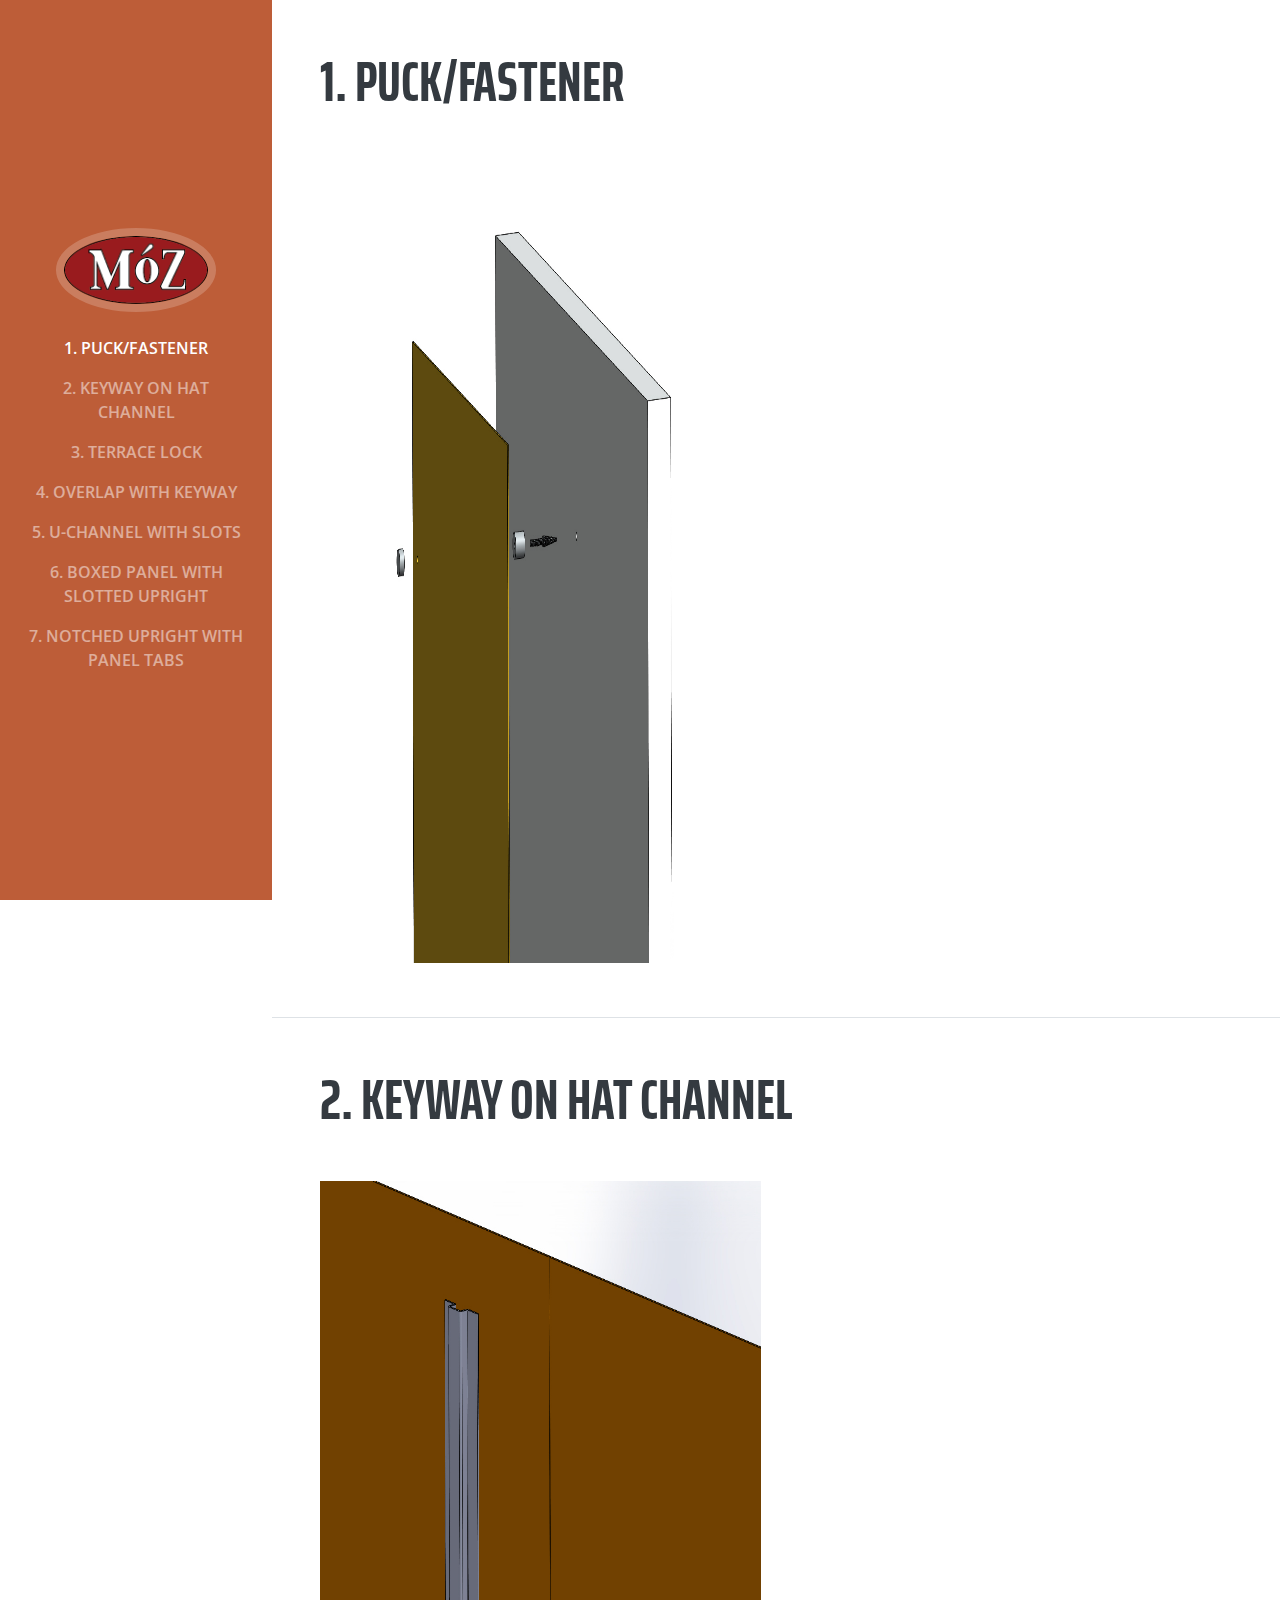
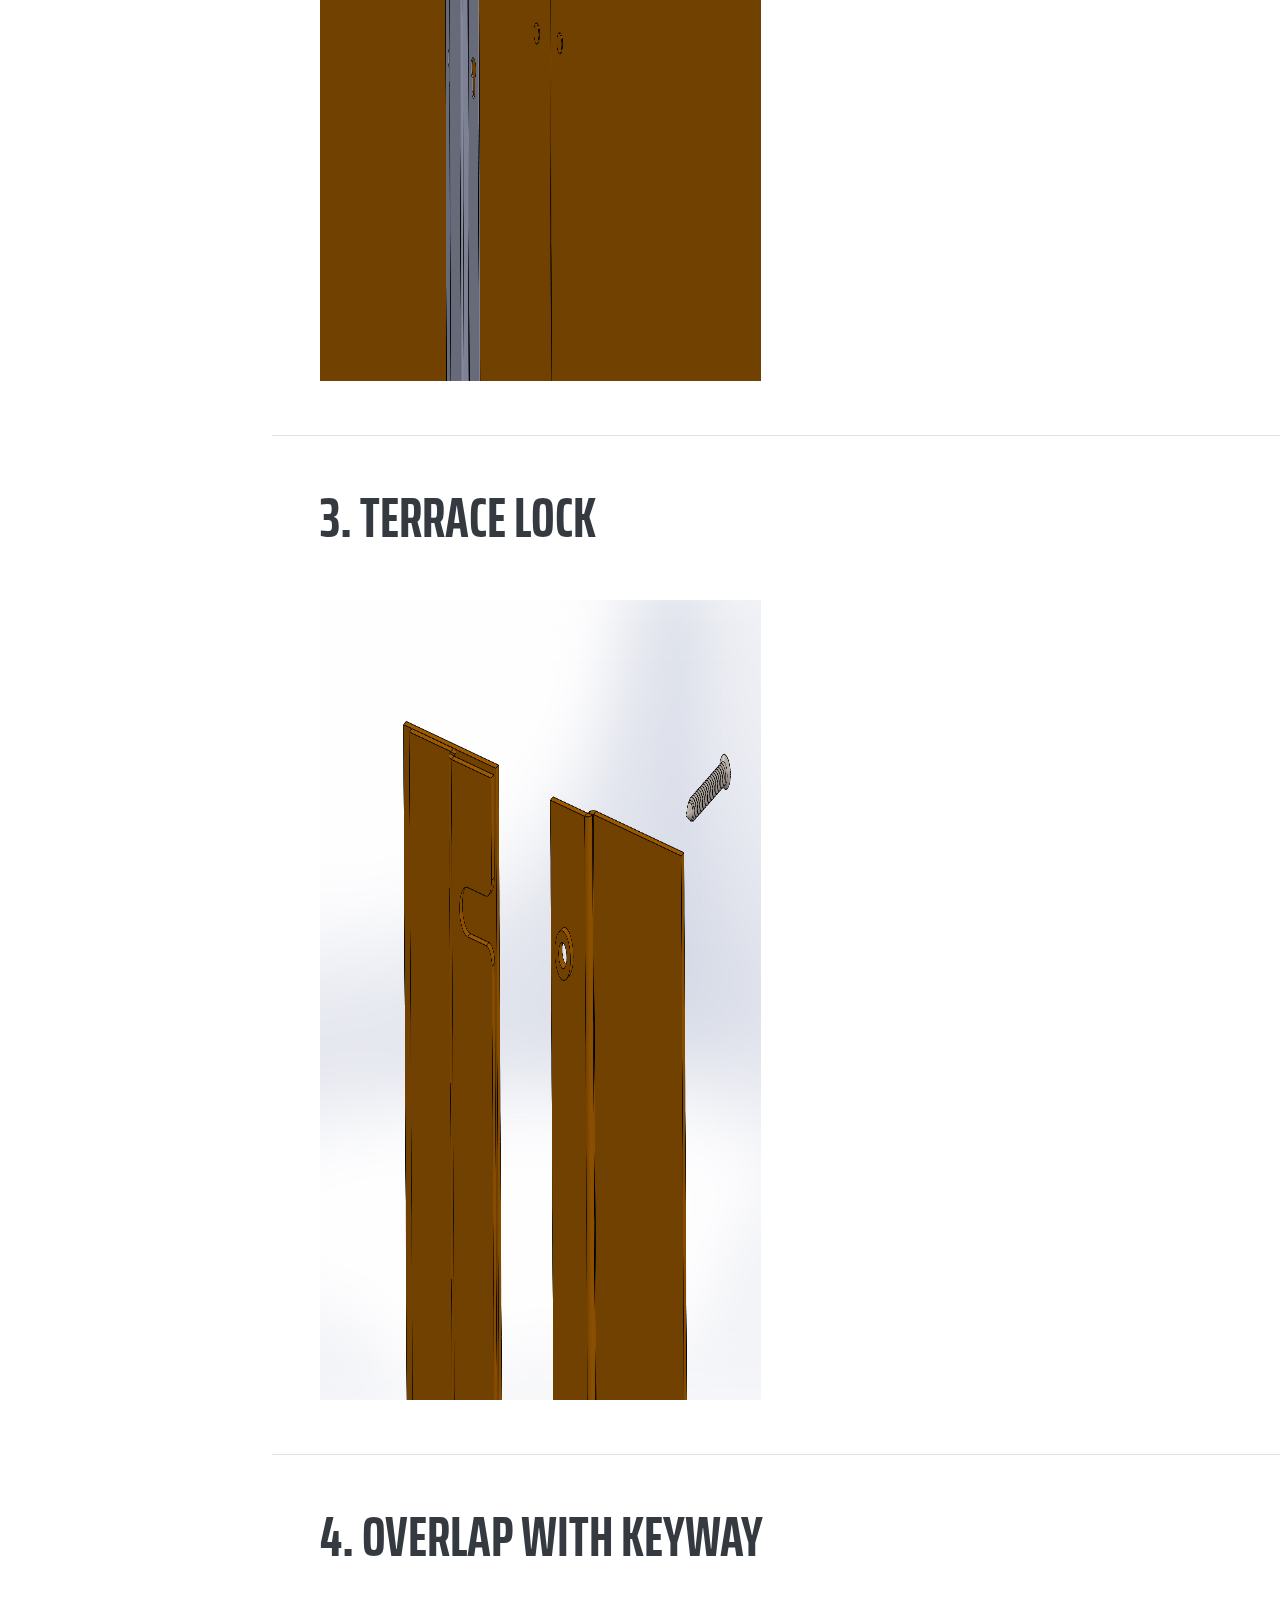
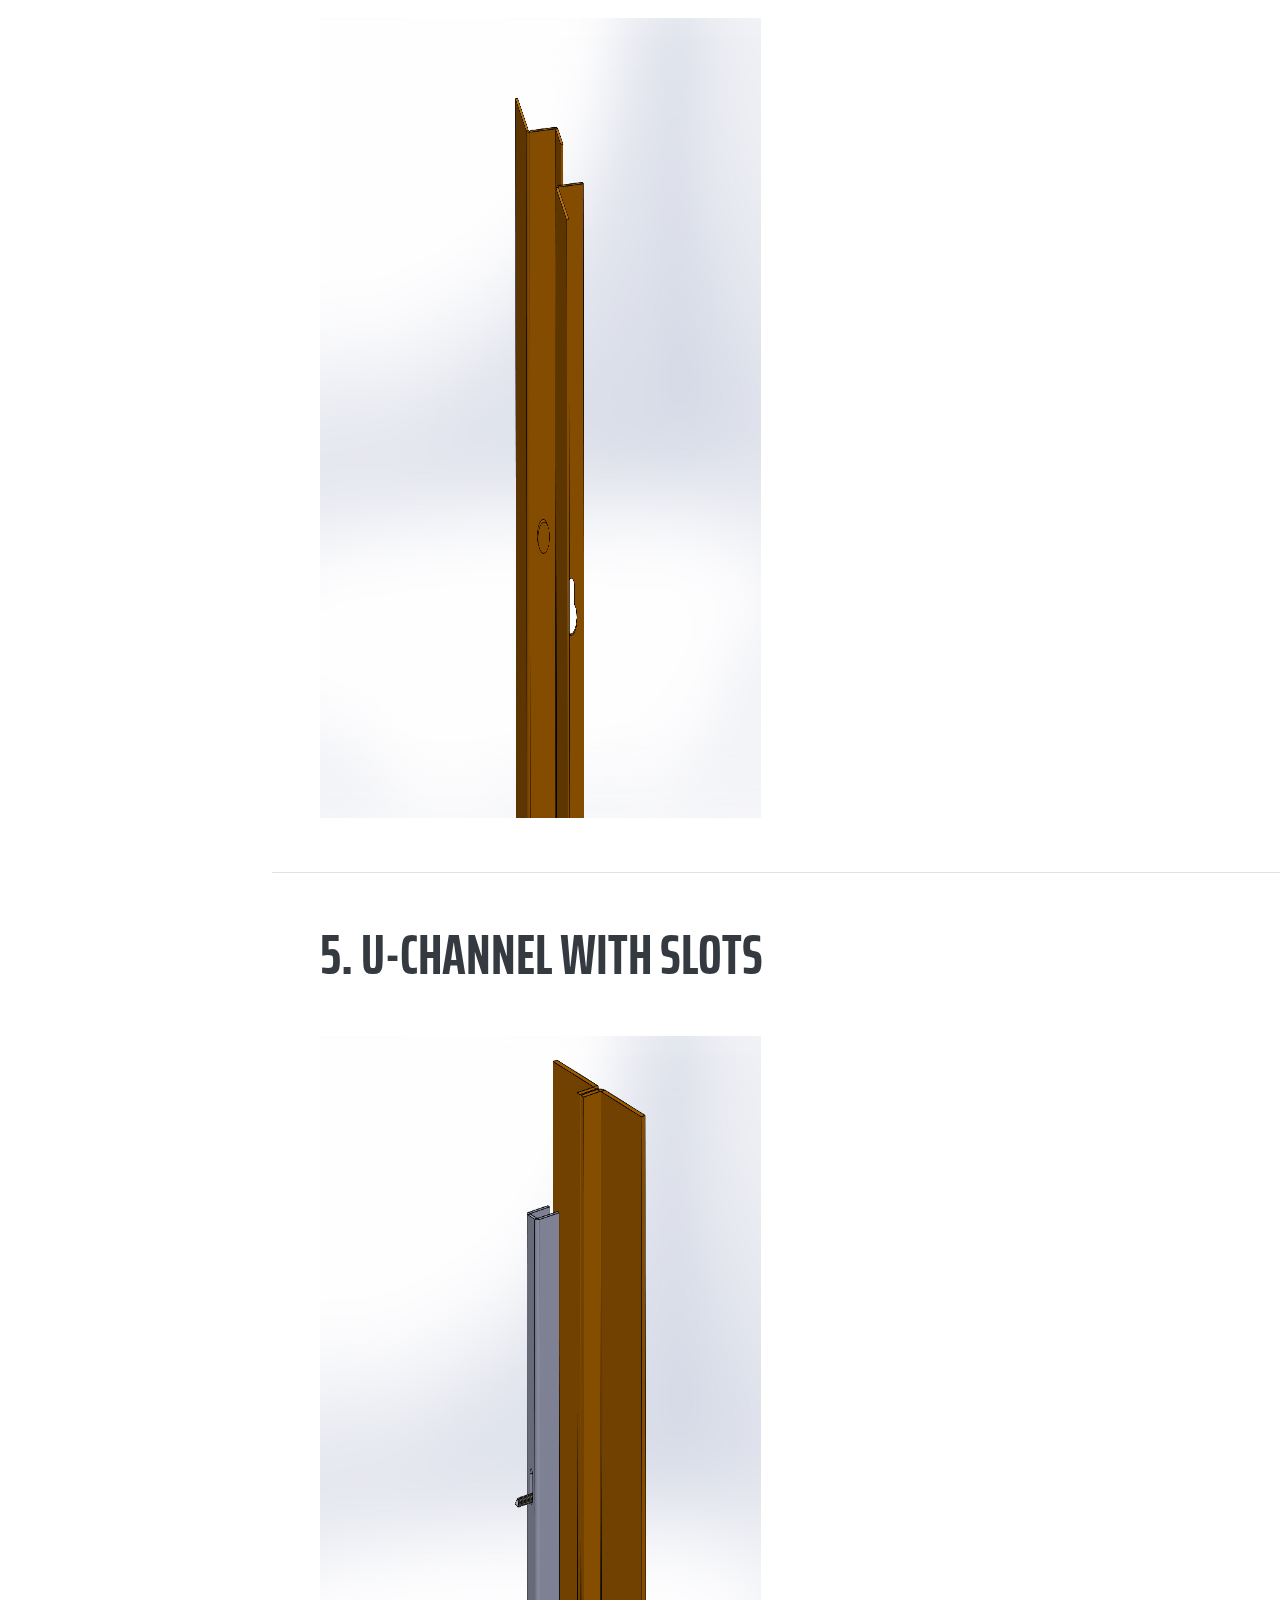
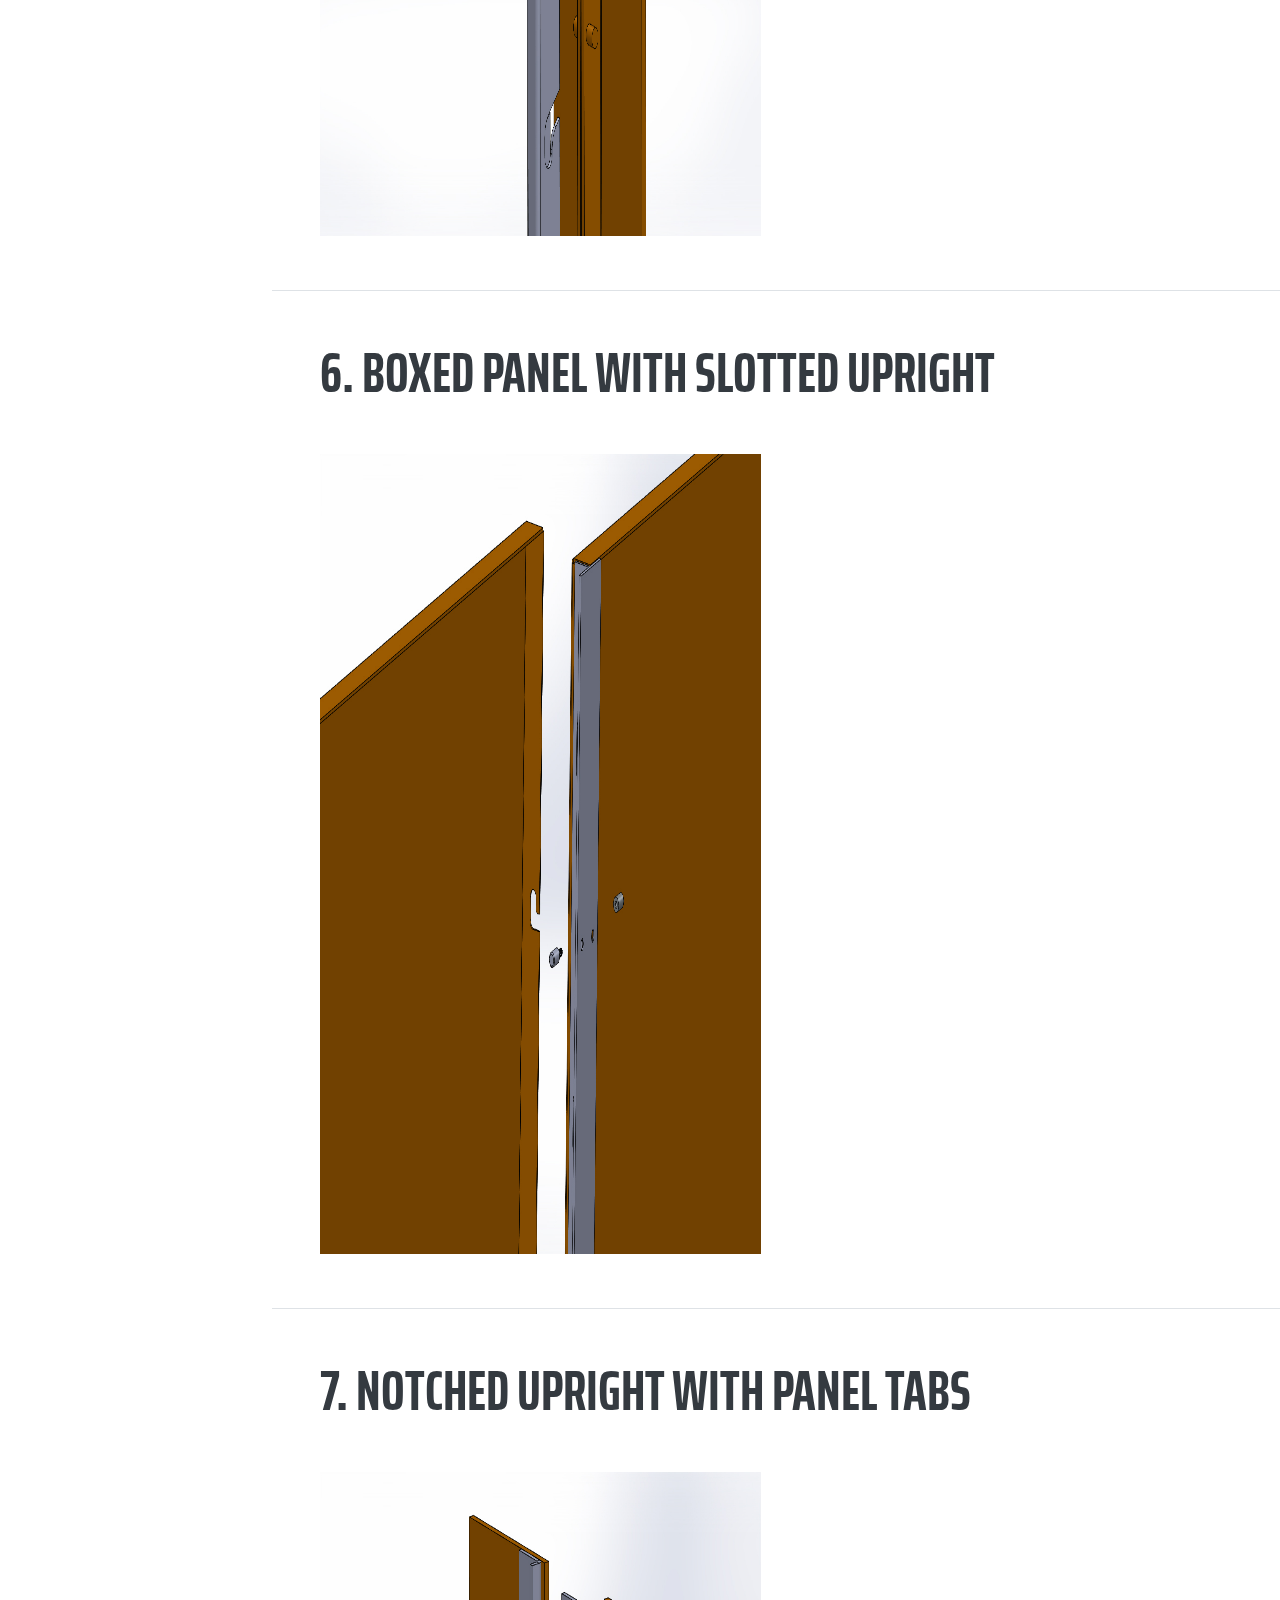
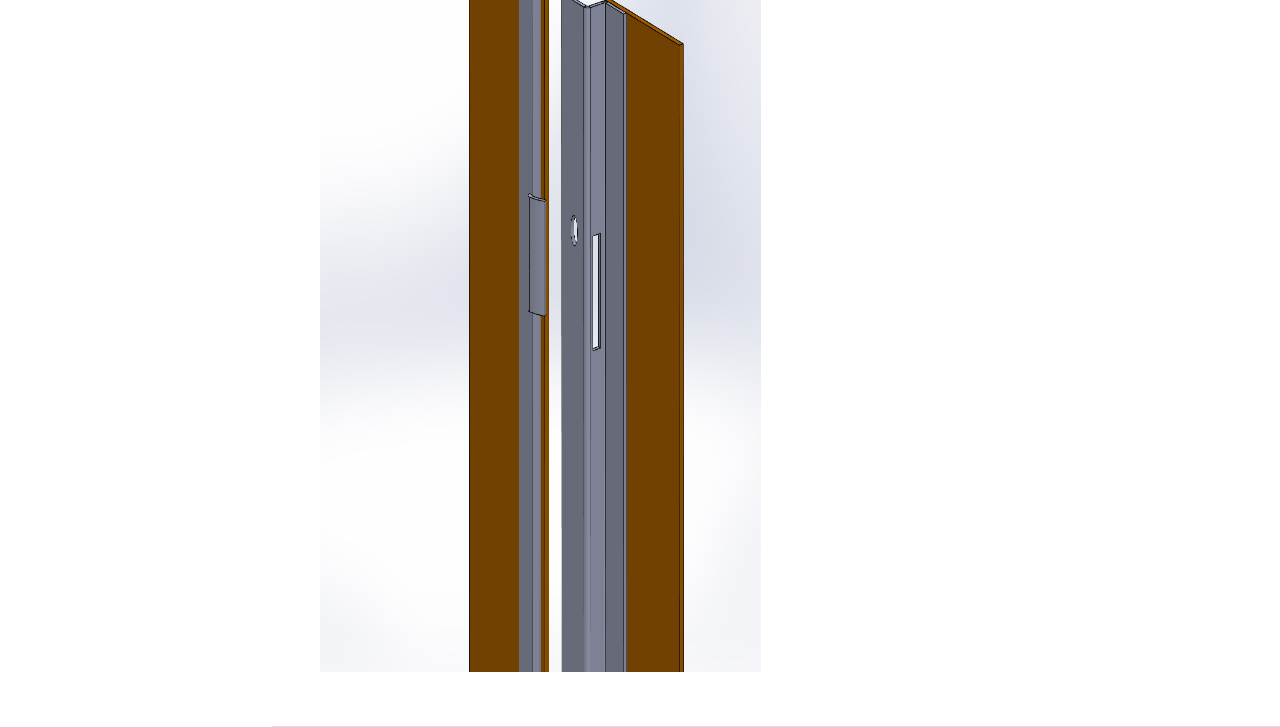
==== commit 96f85b47: "updated index" ====
--- a/index.html
+++ b/index.html
@@ -73,7 +73,7 @@
          <div class = "row">
               <div class = "col-lg-6">
 
-                <img width="100%" height="800px" src="/img/Puck_Fastener.jpg">
+                <img width="100%" height="800px" src="/img/Puck_Fastener.png">
 
               </div>
               <div class = "col-lg-6">
@@ -90,7 +90,7 @@
          <div class = "row">
               <div class = "col-lg-6">
 
-                <img width="100%" height="800px" src="img/Keyway_Hat_Channel.jpg">
+                <img width="100%" height="800px" src="img/Keyway_Hat_Channel.png">
 
               </div>
               <div class = "col-lg-6">
@@ -106,7 +106,7 @@
 
           <div class = "row">
               <div class = "col-lg-6">
-                <img width="100%" height="800px" src="img/Terrace_Lock.jpg">
+                <img width="100%" height="800px" src="img/Terrace_Lock.png">
               </div>
               <div class = "col-lg-6">
                 <iframe src="https://player.vimeo.com/video/258158311?autoplay=1&loop=1&autopause=0" width="100%" height="800px" frameborder="0" webkitallowfullscreen mozallowfullscreen allowfullscreen></iframe>
@@ -121,7 +121,7 @@
 
           <div class = "row">
               <div class = "col-lg-6">
-                <img width="100%" height="800px" src="img/Overlap_with_Keyway.jpg">
+                <img width="100%" height="800px" src="img/Overlap_with_Keyway.png">
               </div>
               <div class = "col-lg-6">
                 <iframe src="https://player.vimeo.com/video/258158720?autoplay=1&loop=1&autopause=0" width="100%" height="800px" frameborder="0" webkitallowfullscreen mozallowfullscreen allowfullscreen></iframe>
@@ -136,7 +136,7 @@
 
           <div class = "row">
               <div class = "col-lg-6">
-                <img width="100%" height="800px" src="img/U_Channel_with_Slots.jpg">
+                <img width="100%" height="800px" src="img/U_Channel_with_Slots.png">
               </div>
               <div class = "col-lg-6">
                 <iframe src="https://player.vimeo.com/video/258159023?autoplay=1&loop=1&autopause=0" width="100%" height="800px" frameborder="0" webkitallowfullscreen mozallowfullscreen allowfullscreen></iframe>
@@ -151,7 +151,7 @@
 
             <div class = "row">
               <div class = "col-lg-6">
-                <img width="100%" height="800px" src="img/Boxed_Panel_Slotted_Upright.jpg">
+                <img width="100%" height="800px" src="img/Boxed_Panel_Slotted_Upright.png">
               </div>
               <div class = "col-lg-6">
                 <iframe src="https://player.vimeo.com/video/258159334?autoplay=1&loop=1&autopause=0" width="100%" height="800px" frameborder="0" webkitallowfullscreen mozallowfullscreen allowfullscreen></iframe>
@@ -166,7 +166,7 @@
 
             <div class = "row">
               <div class = "col-lg-6">
-                <img width="100%" height="800px" src="img/Notched_Upright_with_Panel_Tabs.jpg">
+                <img width="100%" height="800px" src="img/Notched_Upright_with_Panel_Tabs.png">
               </div>
               <div class = "col-lg-6">
                 <iframe src="https://player.vimeo.com/video/258159651?autoplay=1&loop=1&autopause=0" width="100%" height="800px" frameborder="0" webkitallowfullscreen mozallowfullscreen allowfullscreen></iframe>
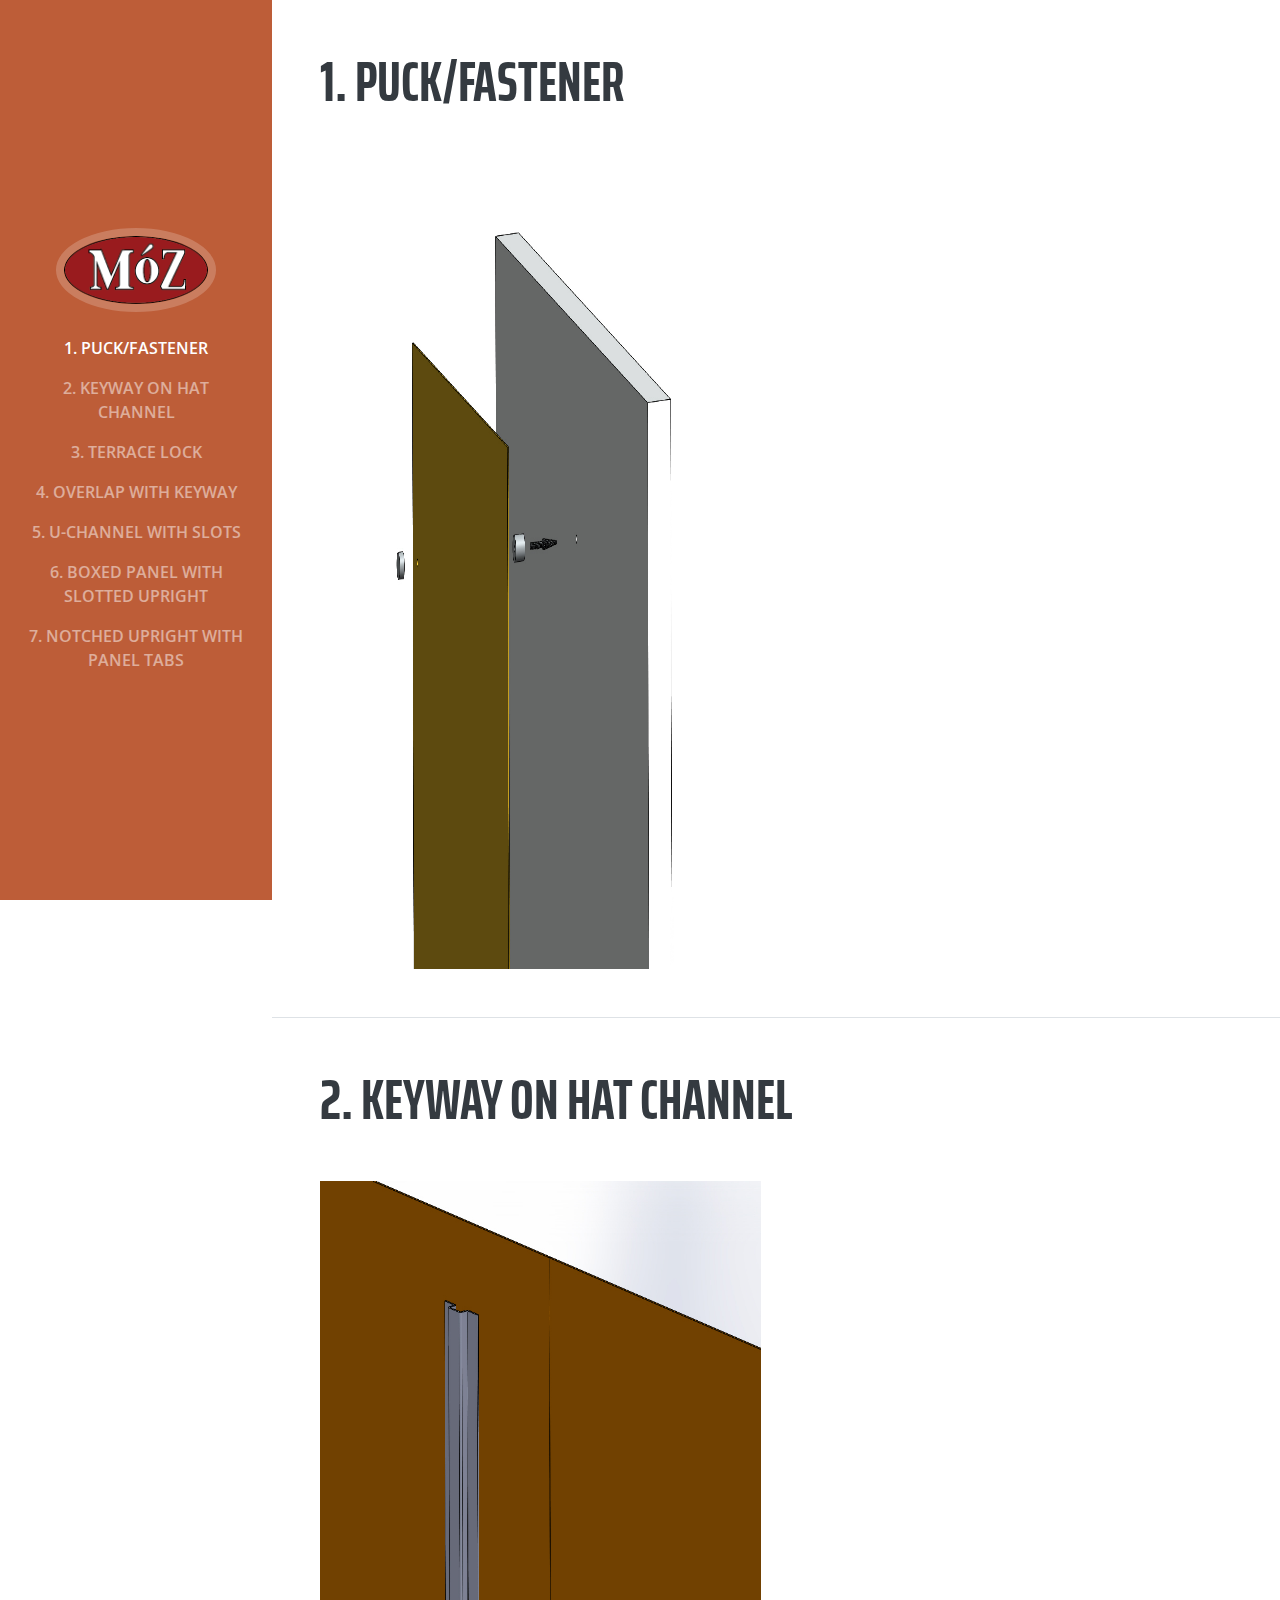
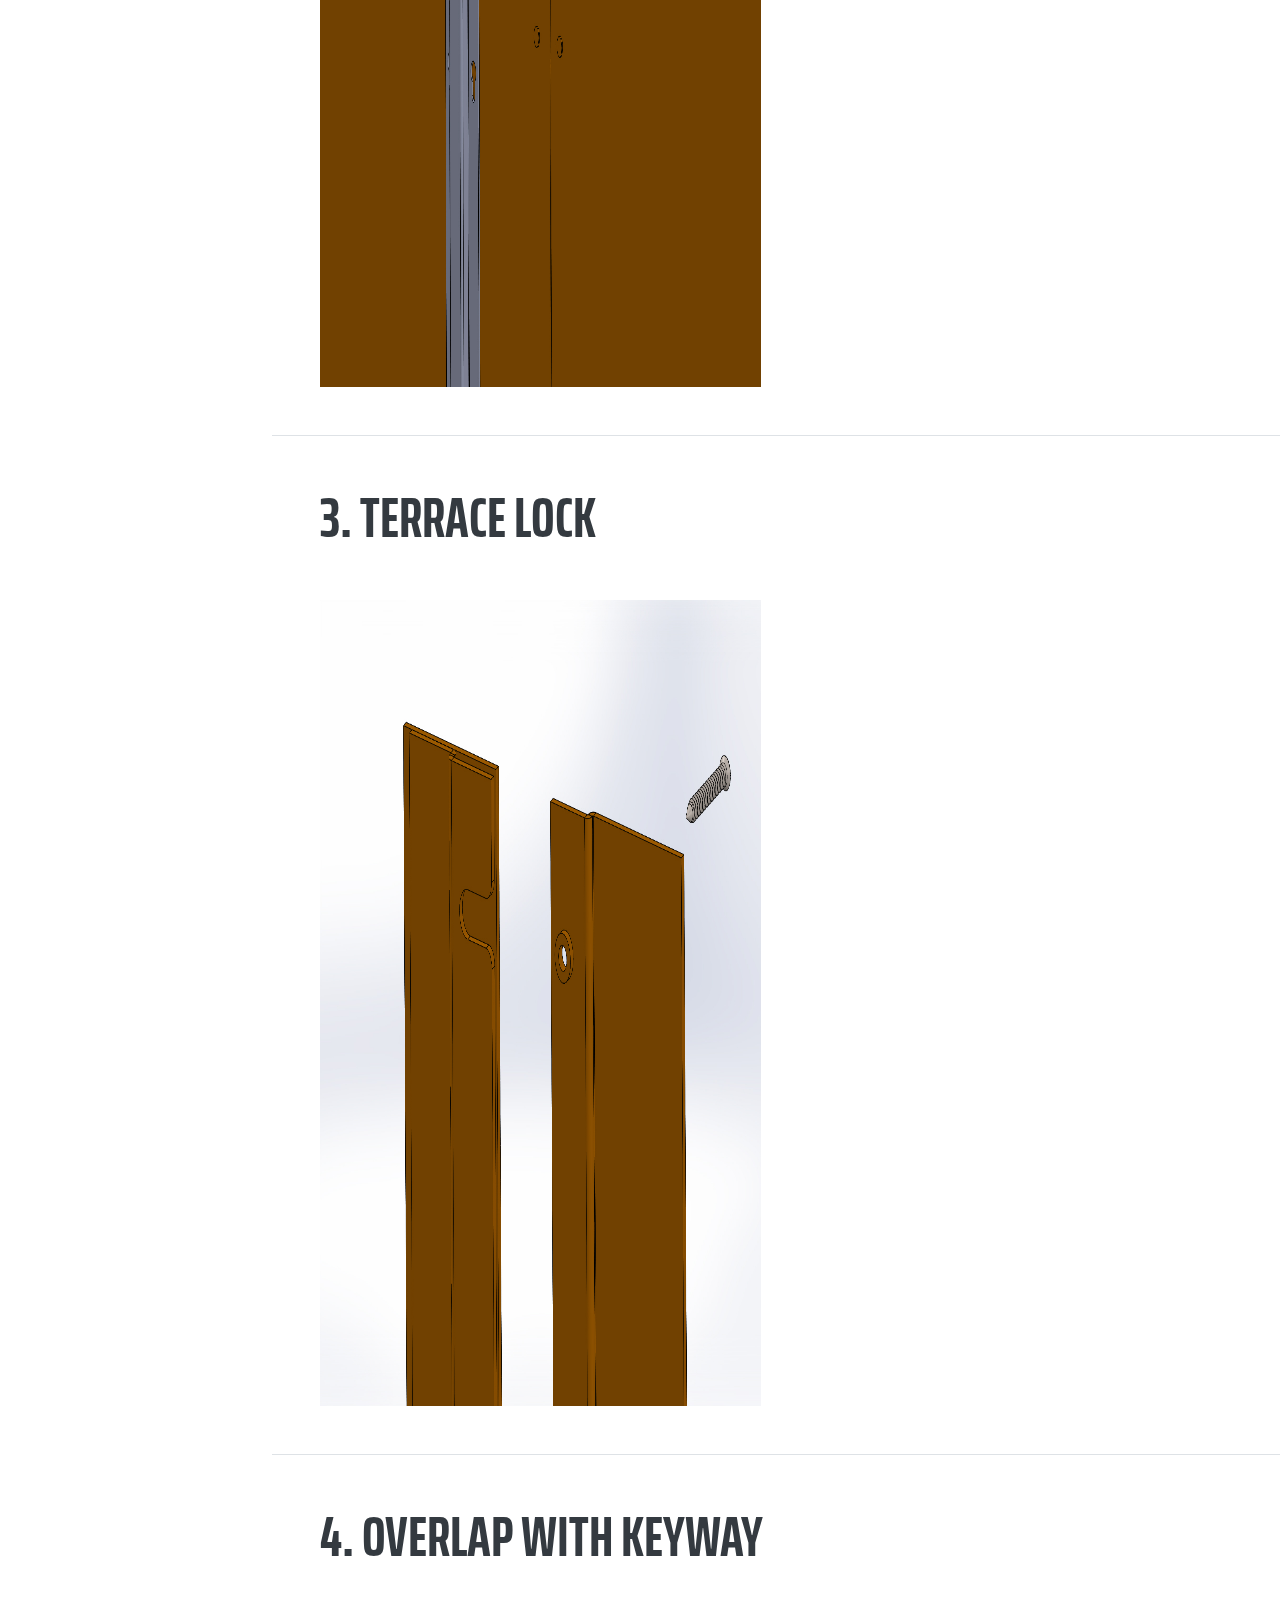
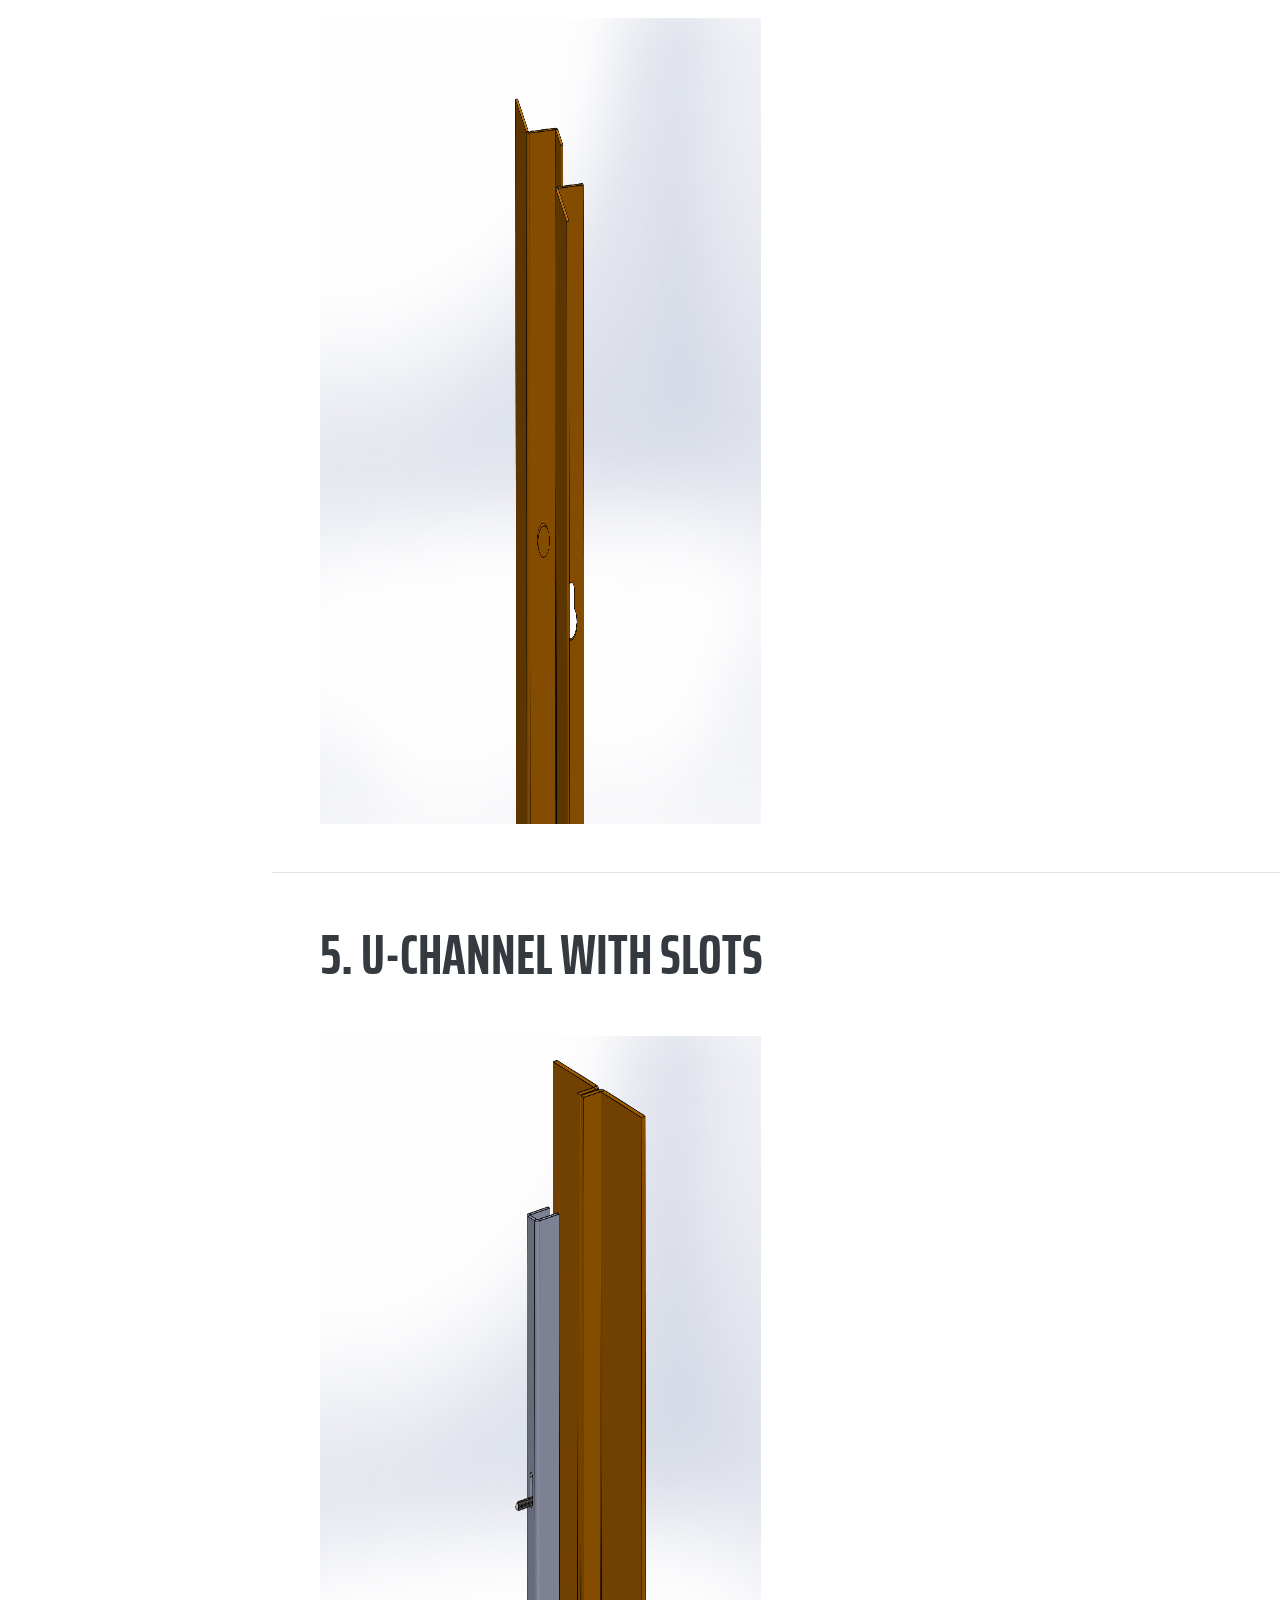
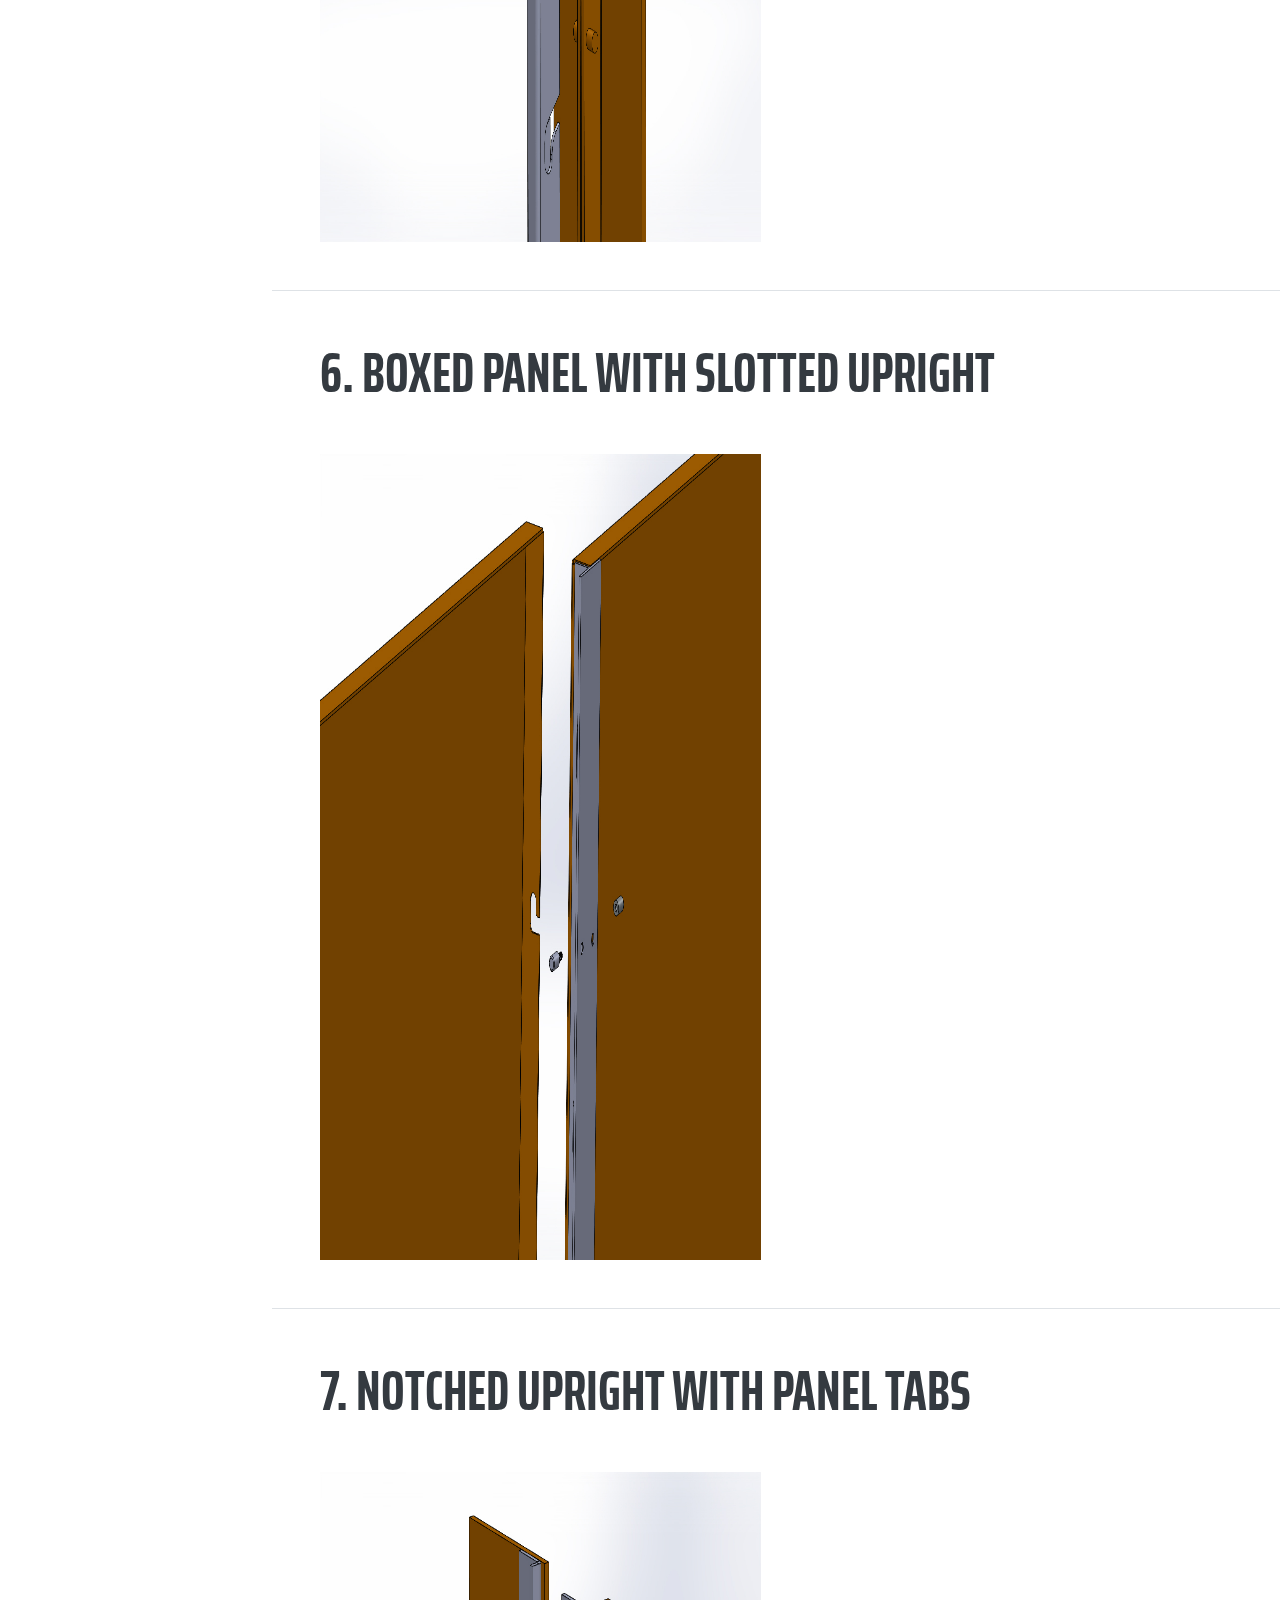
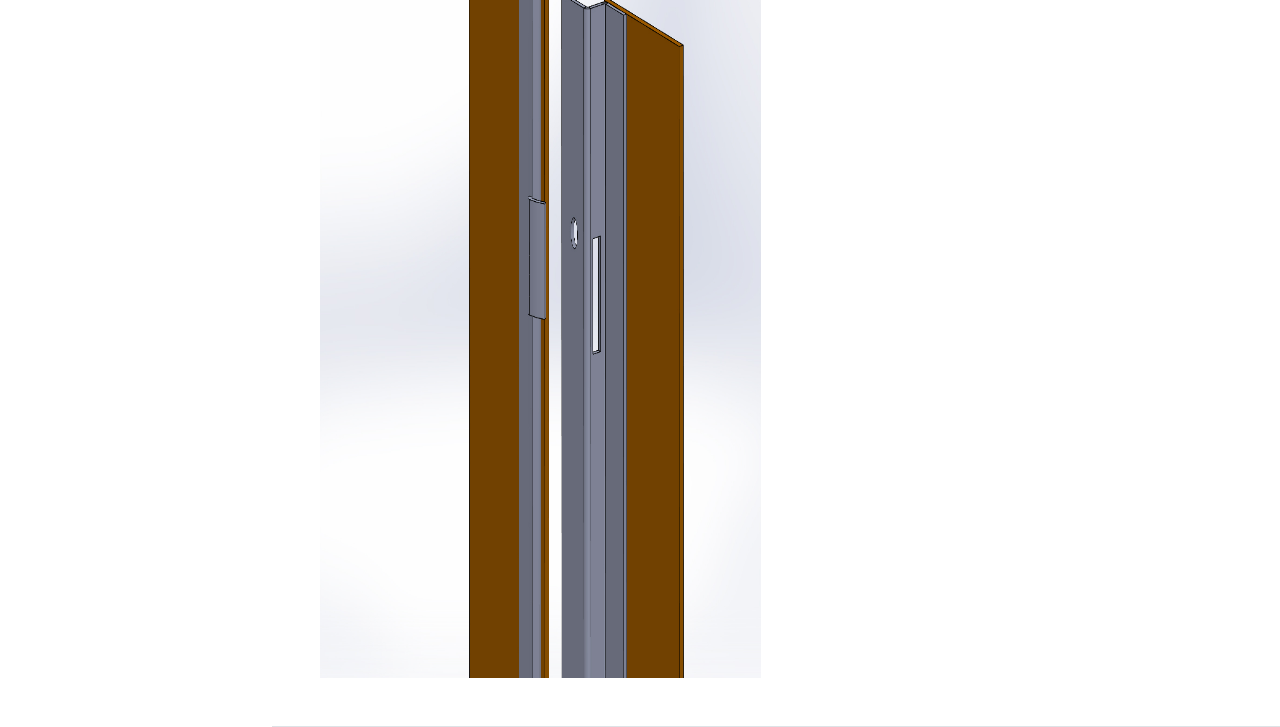
==== commit 166f49ca: "Update index.html" ====
--- a/index.html
+++ b/index.html
@@ -73,7 +73,7 @@
          <div class = "row">
               <div class = "col-lg-6">
 
-                <img width="100%" height="800px" src="/img/Puck_Fastener.png">
+                <img width="100%" height="100%" src="img/Puck_Fastener.png">
 
               </div>
               <div class = "col-lg-6">
@@ -90,7 +90,7 @@
          <div class = "row">
               <div class = "col-lg-6">
 
-                <img width="100%" height="800px" src="img/Keyway_Hat_Channel.png">
+                <img width="100%" height="100%" src="img/Keyway_Hat_Channel.png">
 
               </div>
               <div class = "col-lg-6">
@@ -106,7 +106,7 @@
 
           <div class = "row">
               <div class = "col-lg-6">
-                <img width="100%" height="800px" src="img/Terrace_Lock.png">
+                <img width="100%" height="100%" src="img/Terrace_Lock.png">
               </div>
               <div class = "col-lg-6">
                 <iframe src="https://player.vimeo.com/video/258158311?autoplay=1&loop=1&autopause=0" width="100%" height="800px" frameborder="0" webkitallowfullscreen mozallowfullscreen allowfullscreen></iframe>
@@ -121,7 +121,7 @@
 
           <div class = "row">
               <div class = "col-lg-6">
-                <img width="100%" height="800px" src="img/Overlap_with_Keyway.png">
+                <img width="100%" height="100%" src="img/Overlap_with_Keyway.png">
               </div>
               <div class = "col-lg-6">
                 <iframe src="https://player.vimeo.com/video/258158720?autoplay=1&loop=1&autopause=0" width="100%" height="800px" frameborder="0" webkitallowfullscreen mozallowfullscreen allowfullscreen></iframe>
@@ -136,7 +136,7 @@
 
           <div class = "row">
               <div class = "col-lg-6">
-                <img width="100%" height="800px" src="img/U_Channel_with_Slots.png">
+                <img width="100%" height="100%" src="img/U_Channel_with_Slots.png">
               </div>
               <div class = "col-lg-6">
                 <iframe src="https://player.vimeo.com/video/258159023?autoplay=1&loop=1&autopause=0" width="100%" height="800px" frameborder="0" webkitallowfullscreen mozallowfullscreen allowfullscreen></iframe>
@@ -151,7 +151,7 @@
 
             <div class = "row">
               <div class = "col-lg-6">
-                <img width="100%" height="800px" src="img/Boxed_Panel_Slotted_Upright.png">
+                <img width="100%" height="100%" src="img/Boxed_Panel_Slotted_Upright.png">
               </div>
               <div class = "col-lg-6">
                 <iframe src="https://player.vimeo.com/video/258159334?autoplay=1&loop=1&autopause=0" width="100%" height="800px" frameborder="0" webkitallowfullscreen mozallowfullscreen allowfullscreen></iframe>
@@ -166,7 +166,7 @@
 
             <div class = "row">
               <div class = "col-lg-6">
-                <img width="100%" height="800px" src="img/Notched_Upright_with_Panel_Tabs.png">
+                <img width="100%" height="100%" src="img/Notched_Upright_with_Panel_Tabs.png">
               </div>
               <div class = "col-lg-6">
                 <iframe src="https://player.vimeo.com/video/258159651?autoplay=1&loop=1&autopause=0" width="100%" height="800px" frameborder="0" webkitallowfullscreen mozallowfullscreen allowfullscreen></iframe>
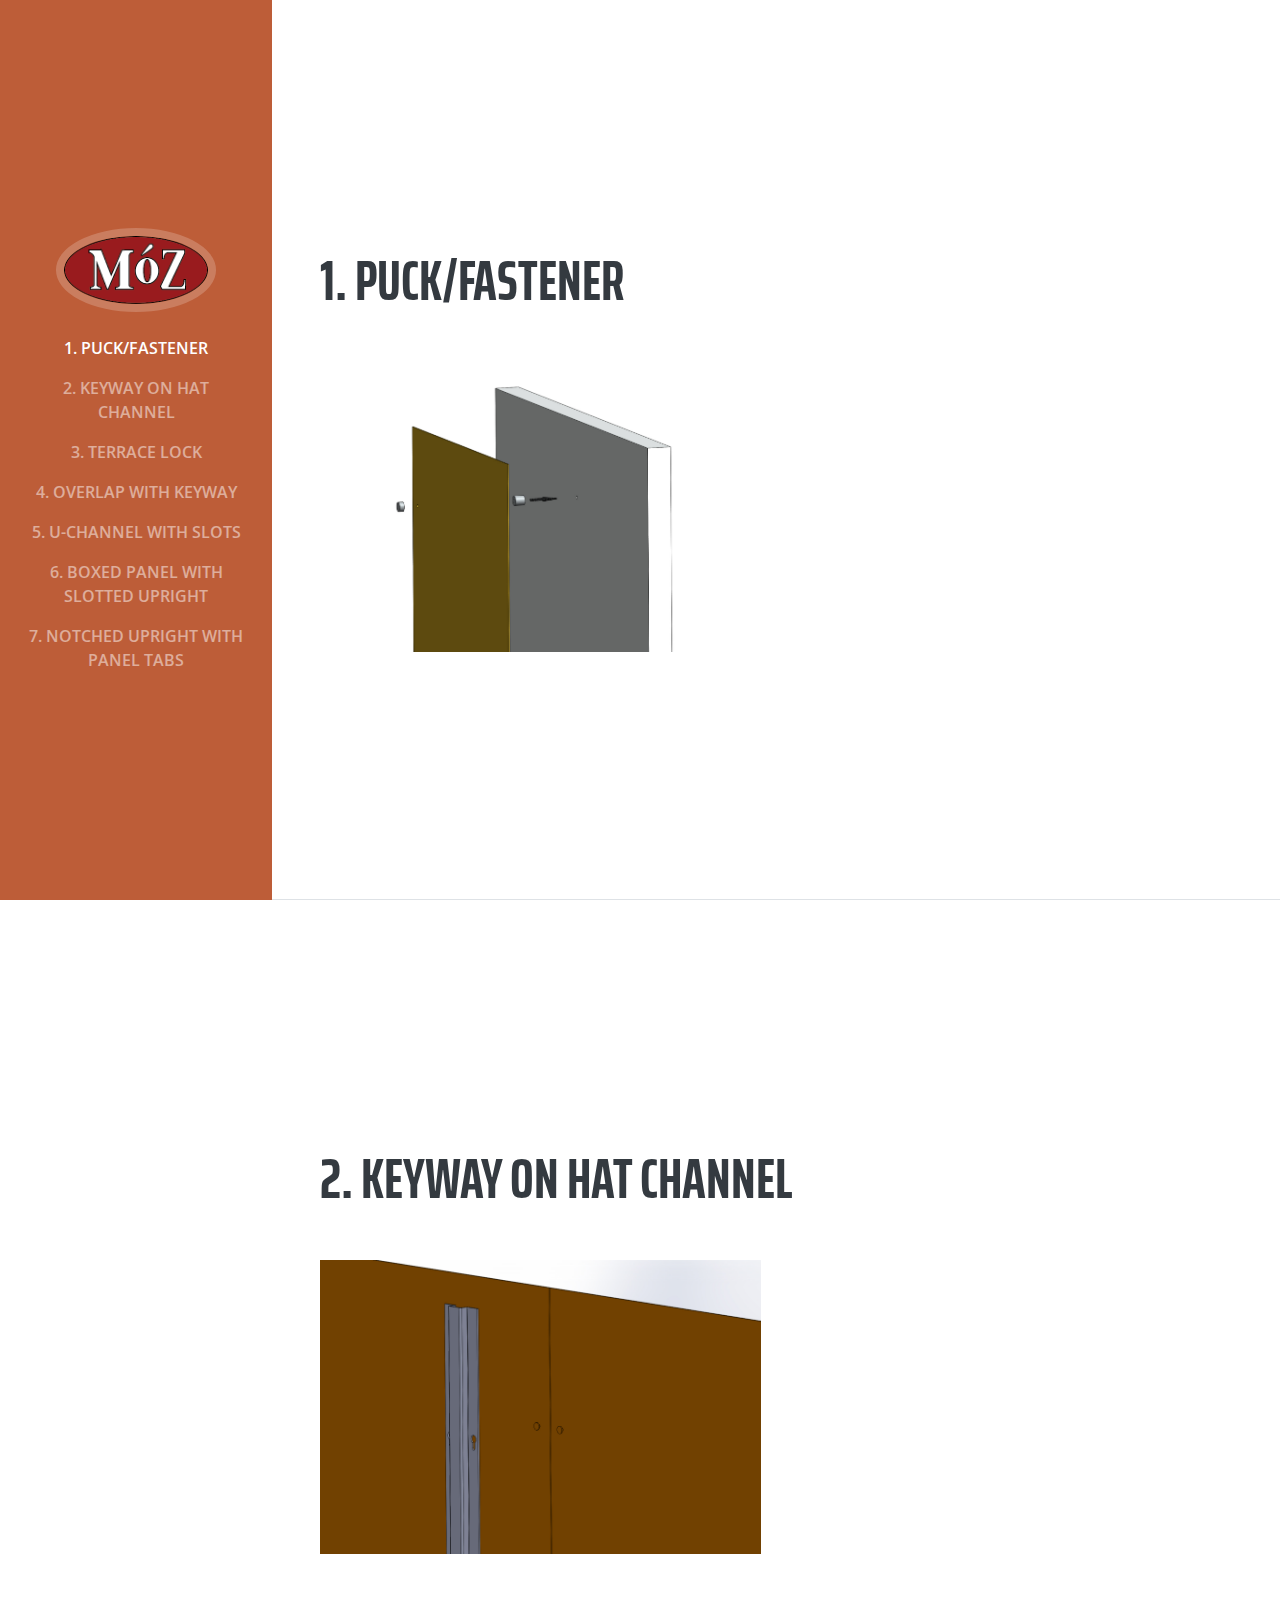
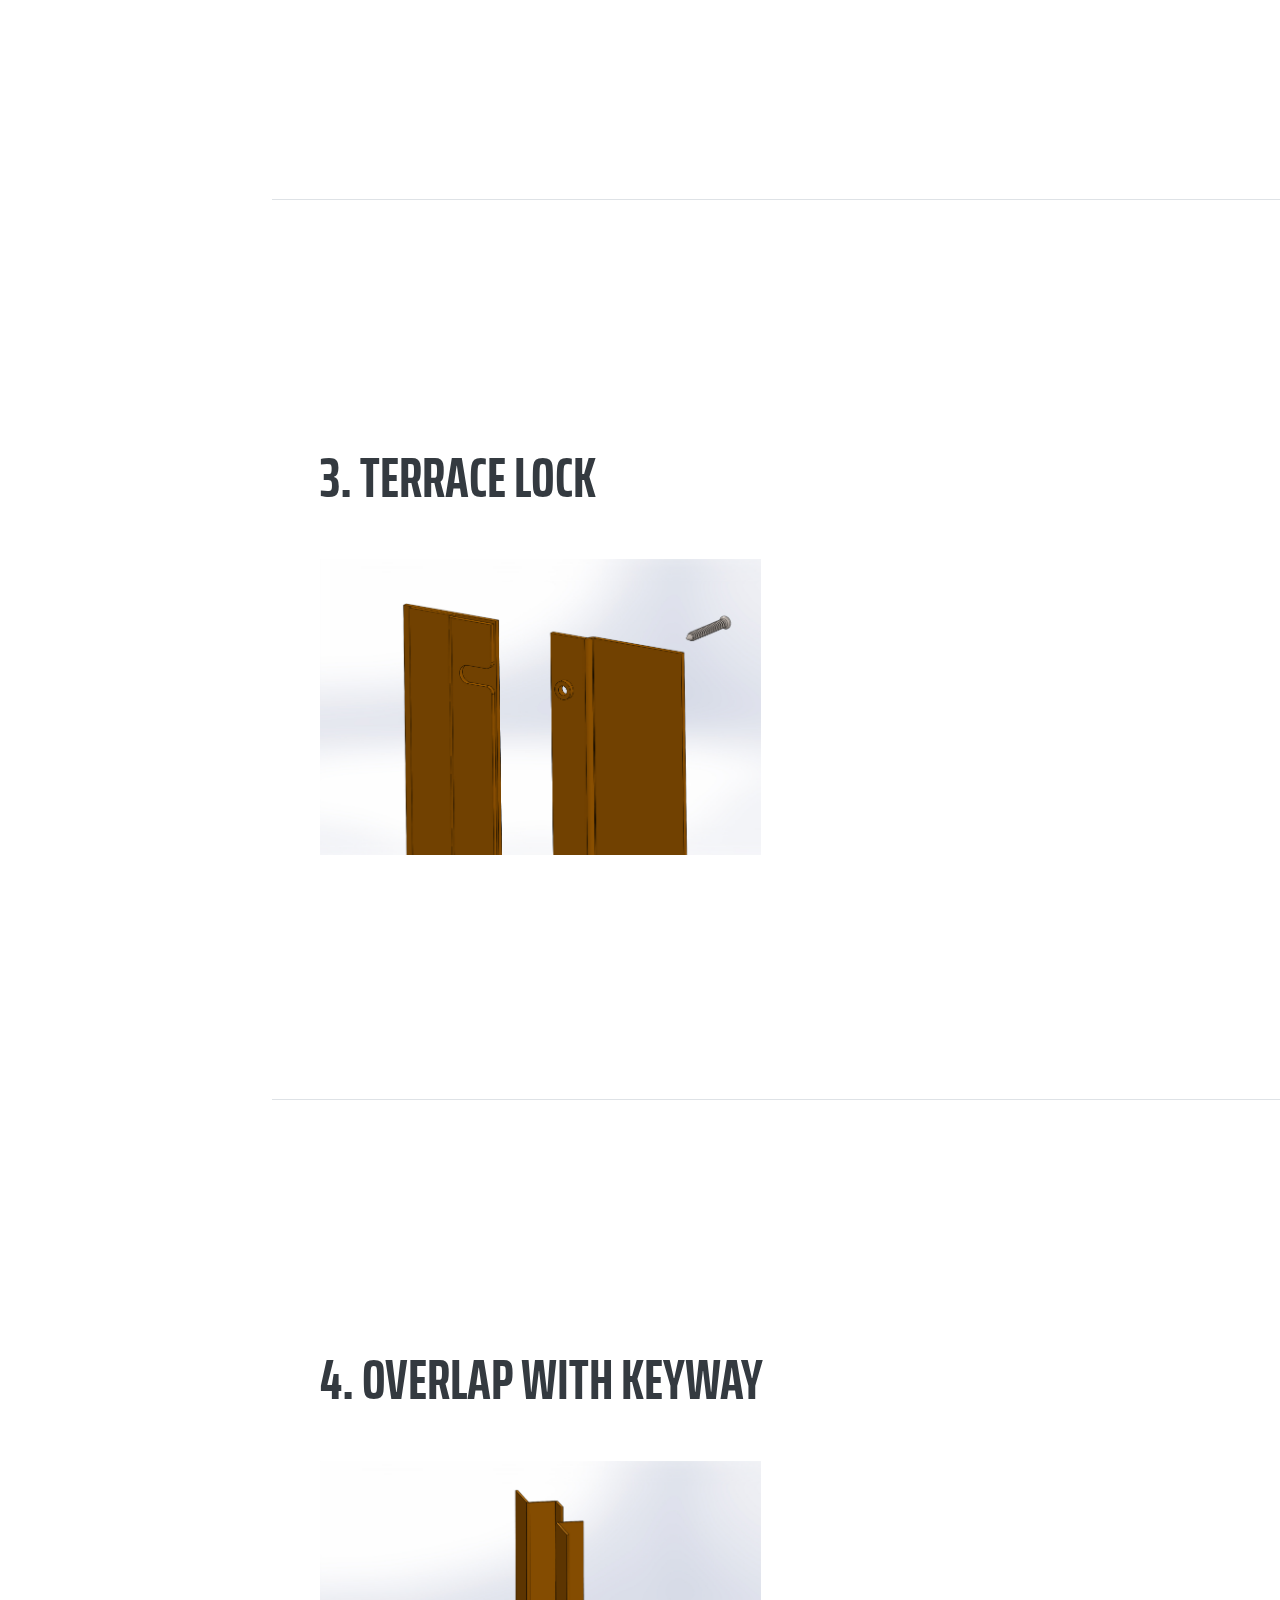
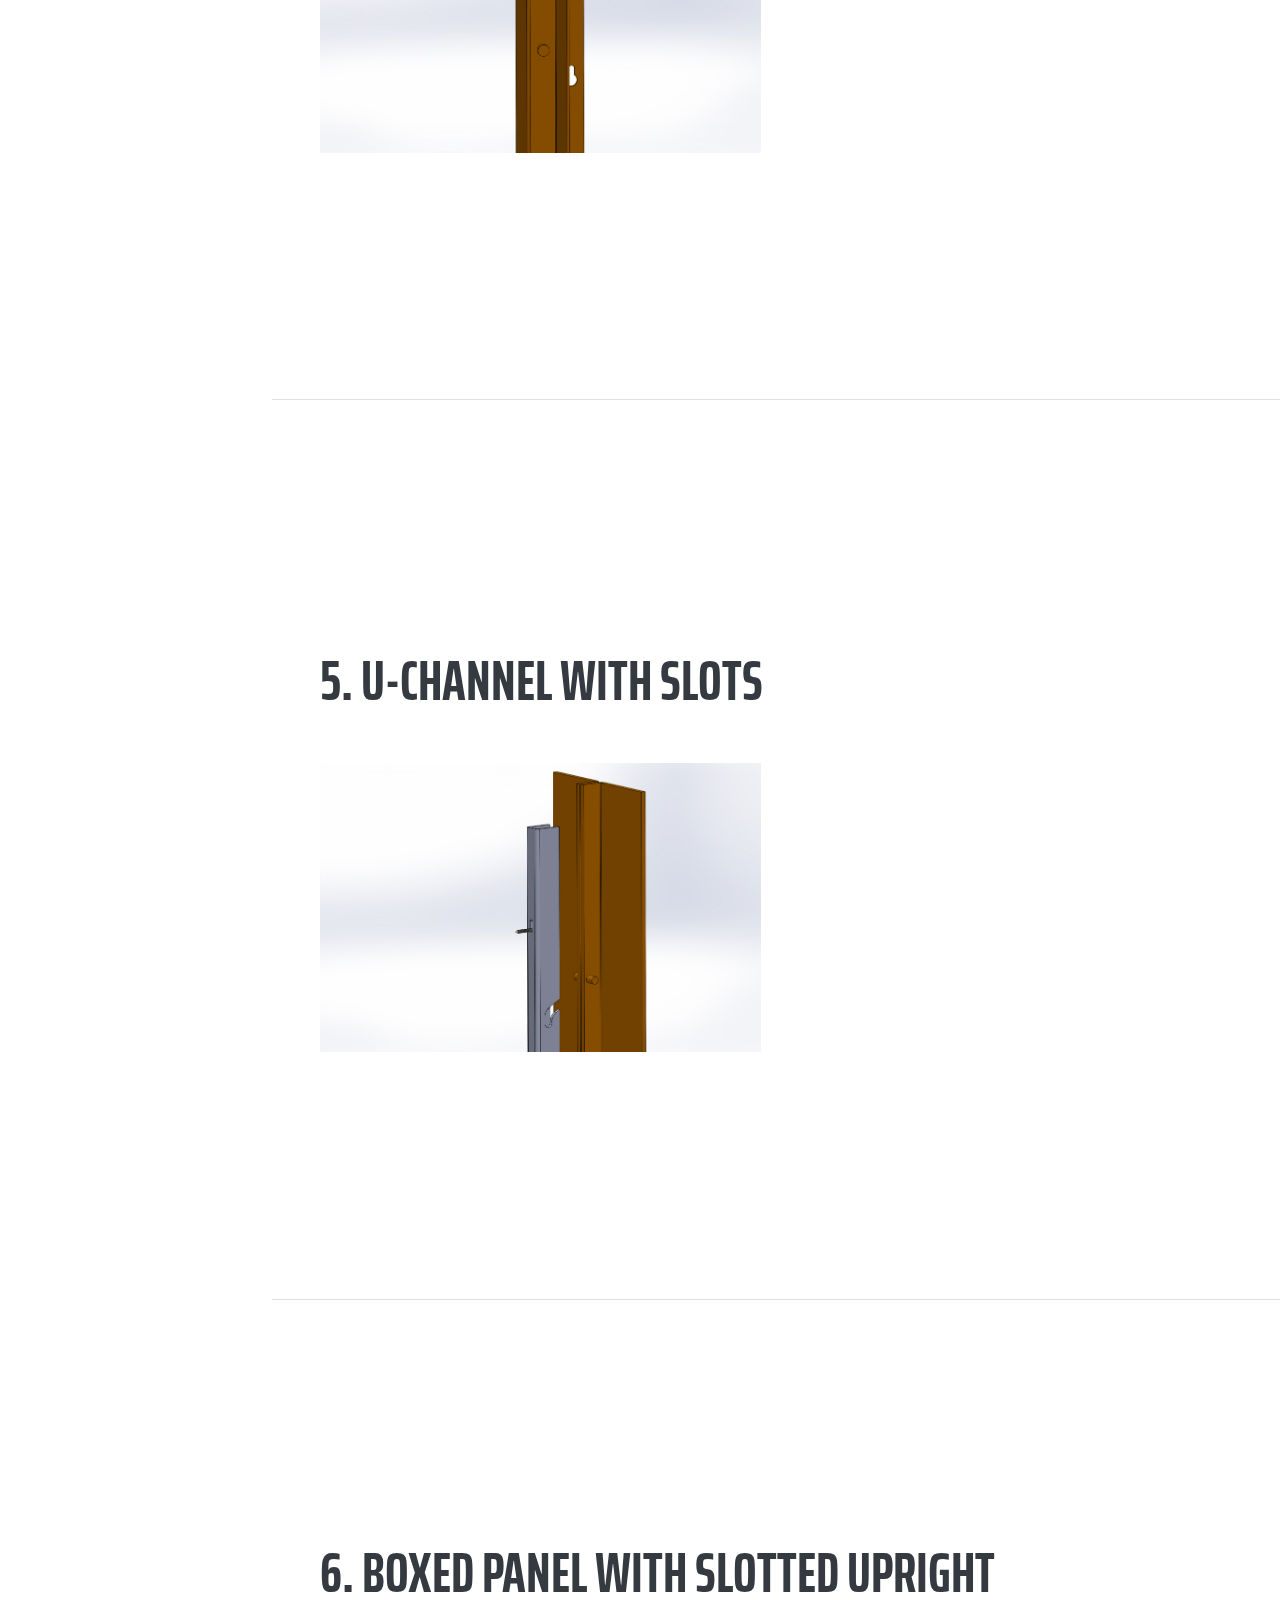
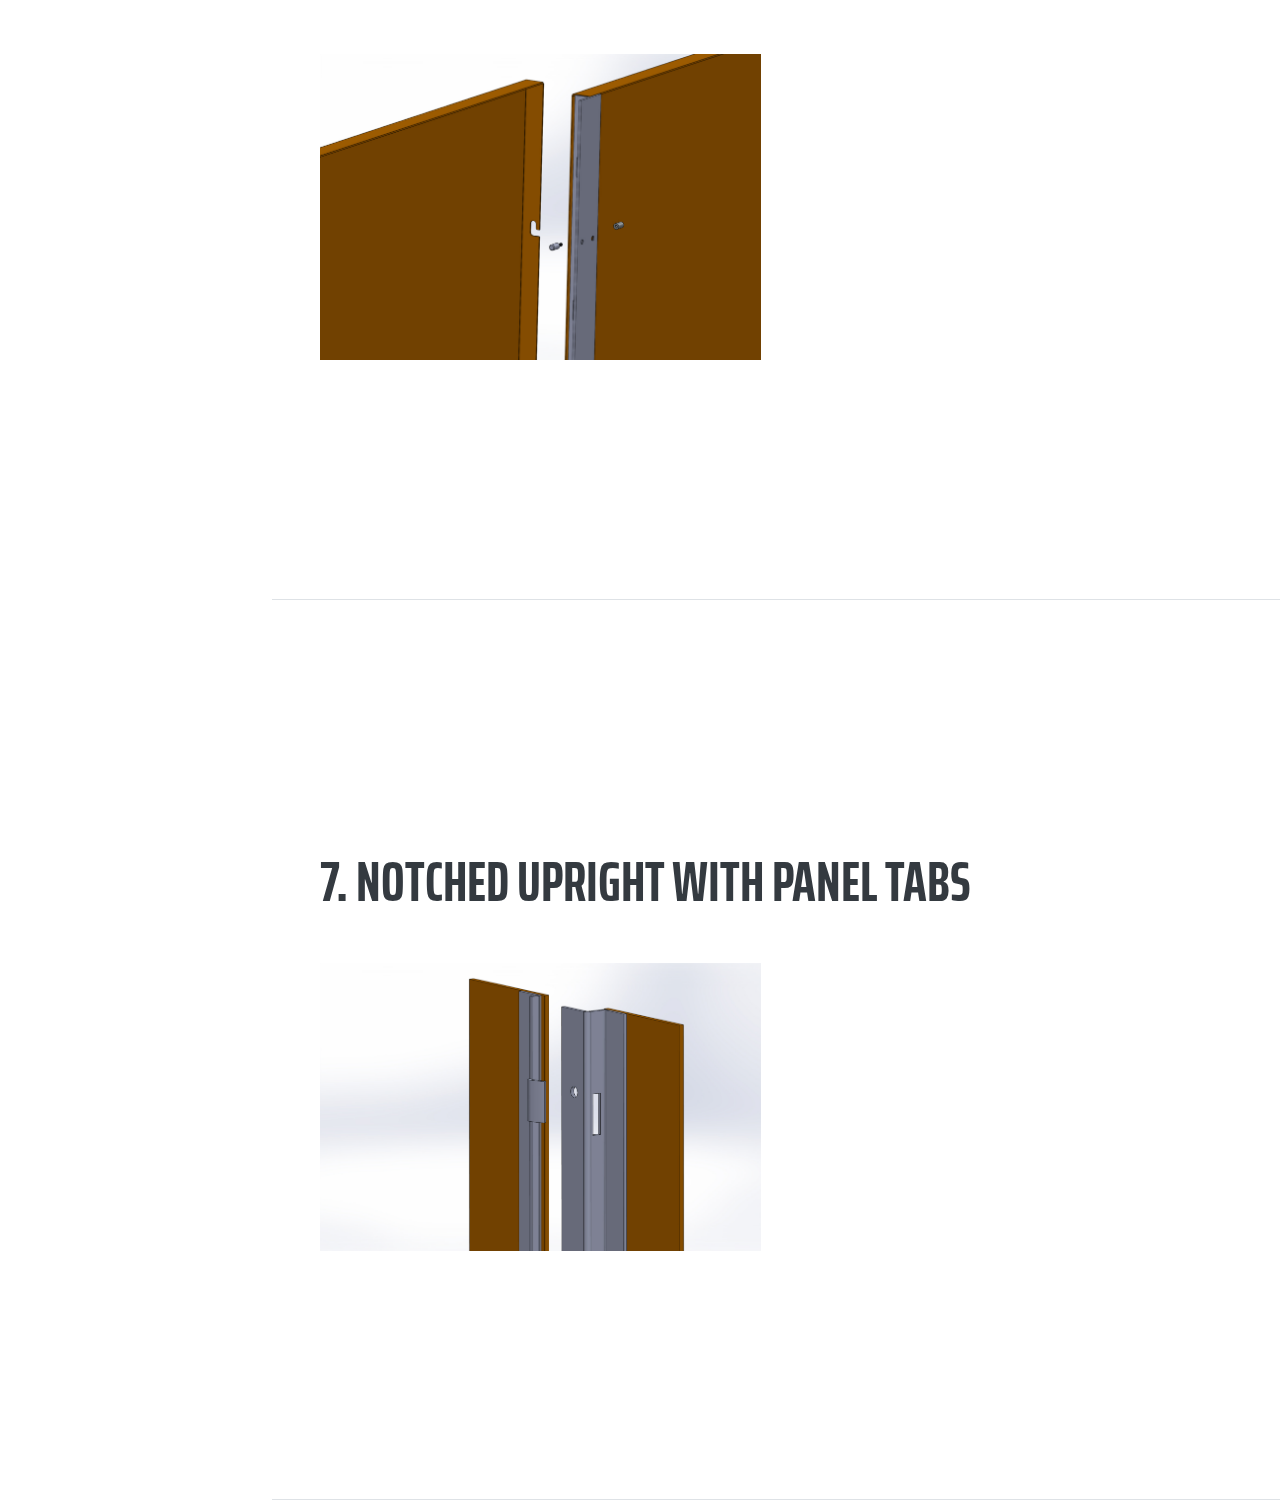
==== commit 274495d6: "Update index.html" ====
--- a/index.html
+++ b/index.html
@@ -77,7 +77,7 @@
 
               </div>
               <div class = "col-lg-6">
-                 <iframe src="https://player.vimeo.com/video/258159970?autoplay=1&loop=1&autopause=0" width="100%" height="800px" frameborder="0" webkitallowfullscreen mozallowfullscreen allowfullscreen></iframe>
+                 <iframe src="https://player.vimeo.com/video/258159970?autoplay=1&loop=1&autopause=0" width="100%" height="100%" frameborder="0" webkitallowfullscreen mozallowfullscreen allowfullscreen></iframe>
               </div>
             </div>
           </div>
@@ -94,7 +94,7 @@
 
               </div>
               <div class = "col-lg-6">
-                 <iframe src="https://player.vimeo.com/video/258157993?autoplay=1&loop=1&autopause=0" width="100%" height="800px" frameborder="0" webkitallowfullscreen mozallowfullscreen allowfullscreen></iframe>
+                 <iframe src="https://player.vimeo.com/video/258157993?autoplay=1&loop=1&autopause=0" width="100%" height="100%" frameborder="0" webkitallowfullscreen mozallowfullscreen allowfullscreen></iframe>
               </div>
             </div>
           </div>
@@ -109,7 +109,7 @@
                 <img width="100%" height="100%" src="img/Terrace_Lock.png">
               </div>
               <div class = "col-lg-6">
-                <iframe src="https://player.vimeo.com/video/258158311?autoplay=1&loop=1&autopause=0" width="100%" height="800px" frameborder="0" webkitallowfullscreen mozallowfullscreen allowfullscreen></iframe>
+                <iframe src="https://player.vimeo.com/video/258158311?autoplay=1&loop=1&autopause=0" width="100%" height="100%" frameborder="0" webkitallowfullscreen mozallowfullscreen allowfullscreen></iframe>
               </div>
             </div>
         </div>
@@ -124,7 +124,7 @@
                 <img width="100%" height="100%" src="img/Overlap_with_Keyway.png">
               </div>
               <div class = "col-lg-6">
-                <iframe src="https://player.vimeo.com/video/258158720?autoplay=1&loop=1&autopause=0" width="100%" height="800px" frameborder="0" webkitallowfullscreen mozallowfullscreen allowfullscreen></iframe>
+                <iframe src="https://player.vimeo.com/video/258158720?autoplay=1&loop=1&autopause=0" width="100%" height="100%" frameborder="0" webkitallowfullscreen mozallowfullscreen allowfullscreen></iframe>
               </div>
             </div>
         </div>
@@ -139,7 +139,7 @@
                 <img width="100%" height="100%" src="img/U_Channel_with_Slots.png">
               </div>
               <div class = "col-lg-6">
-                <iframe src="https://player.vimeo.com/video/258159023?autoplay=1&loop=1&autopause=0" width="100%" height="800px" frameborder="0" webkitallowfullscreen mozallowfullscreen allowfullscreen></iframe>
+                <iframe src="https://player.vimeo.com/video/258159023?autoplay=1&loop=1&autopause=0" width="100%" height="100%" frameborder="0" webkitallowfullscreen mozallowfullscreen allowfullscreen></iframe>
               </div>
             </div>
           </div>
@@ -154,7 +154,7 @@
                 <img width="100%" height="100%" src="img/Boxed_Panel_Slotted_Upright.png">
               </div>
               <div class = "col-lg-6">
-                <iframe src="https://player.vimeo.com/video/258159334?autoplay=1&loop=1&autopause=0" width="100%" height="800px" frameborder="0" webkitallowfullscreen mozallowfullscreen allowfullscreen></iframe>
+                <iframe src="https://player.vimeo.com/video/258159334?autoplay=1&loop=1&autopause=0" width="100%" height="100%" frameborder="0" webkitallowfullscreen mozallowfullscreen allowfullscreen></iframe>
               </div>
             </div>
         </div>
@@ -169,7 +169,7 @@
                 <img width="100%" height="100%" src="img/Notched_Upright_with_Panel_Tabs.png">
               </div>
               <div class = "col-lg-6">
-                <iframe src="https://player.vimeo.com/video/258159651?autoplay=1&loop=1&autopause=0" width="100%" height="800px" frameborder="0" webkitallowfullscreen mozallowfullscreen allowfullscreen></iframe>
+                <iframe src="https://player.vimeo.com/video/258159651?autoplay=1&loop=1&autopause=0" width="100%" height="100%" frameborder="0" webkitallowfullscreen mozallowfullscreen allowfullscreen></iframe>
               </div>
             </div>
         </div>
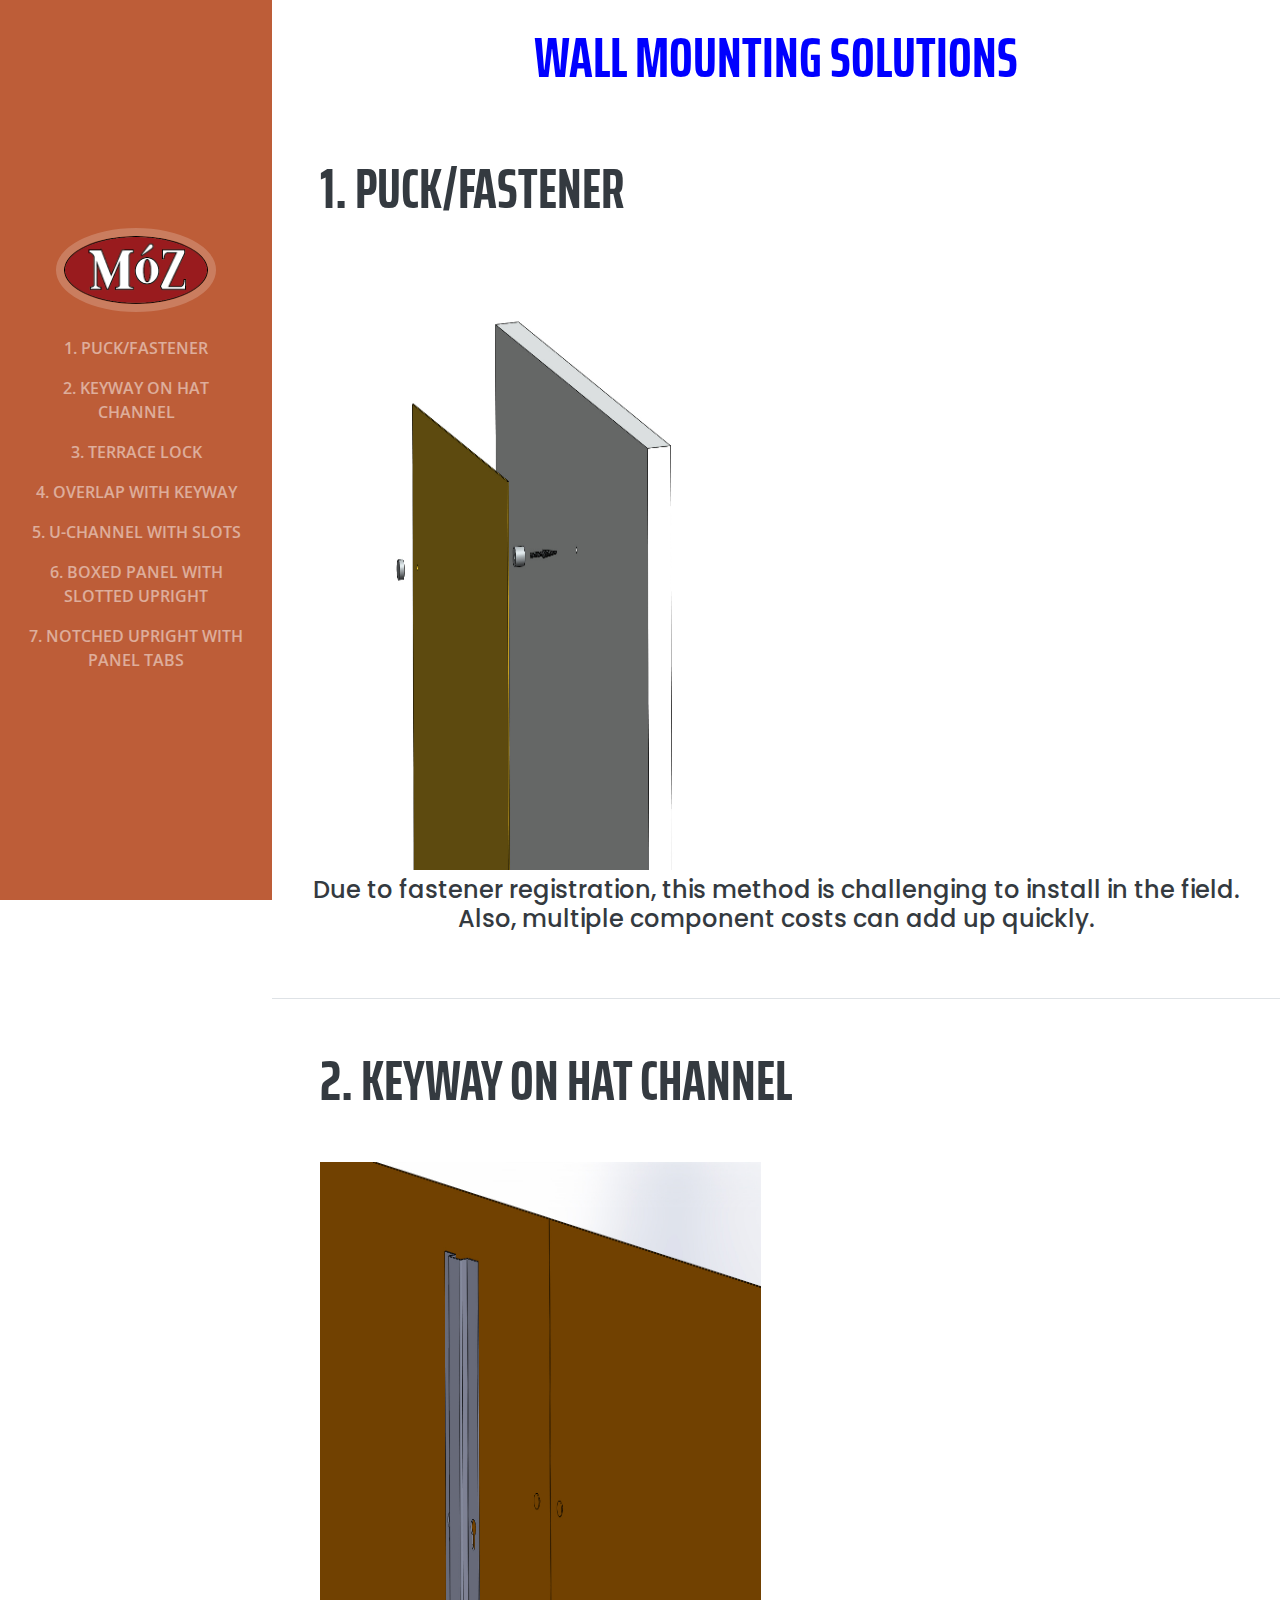
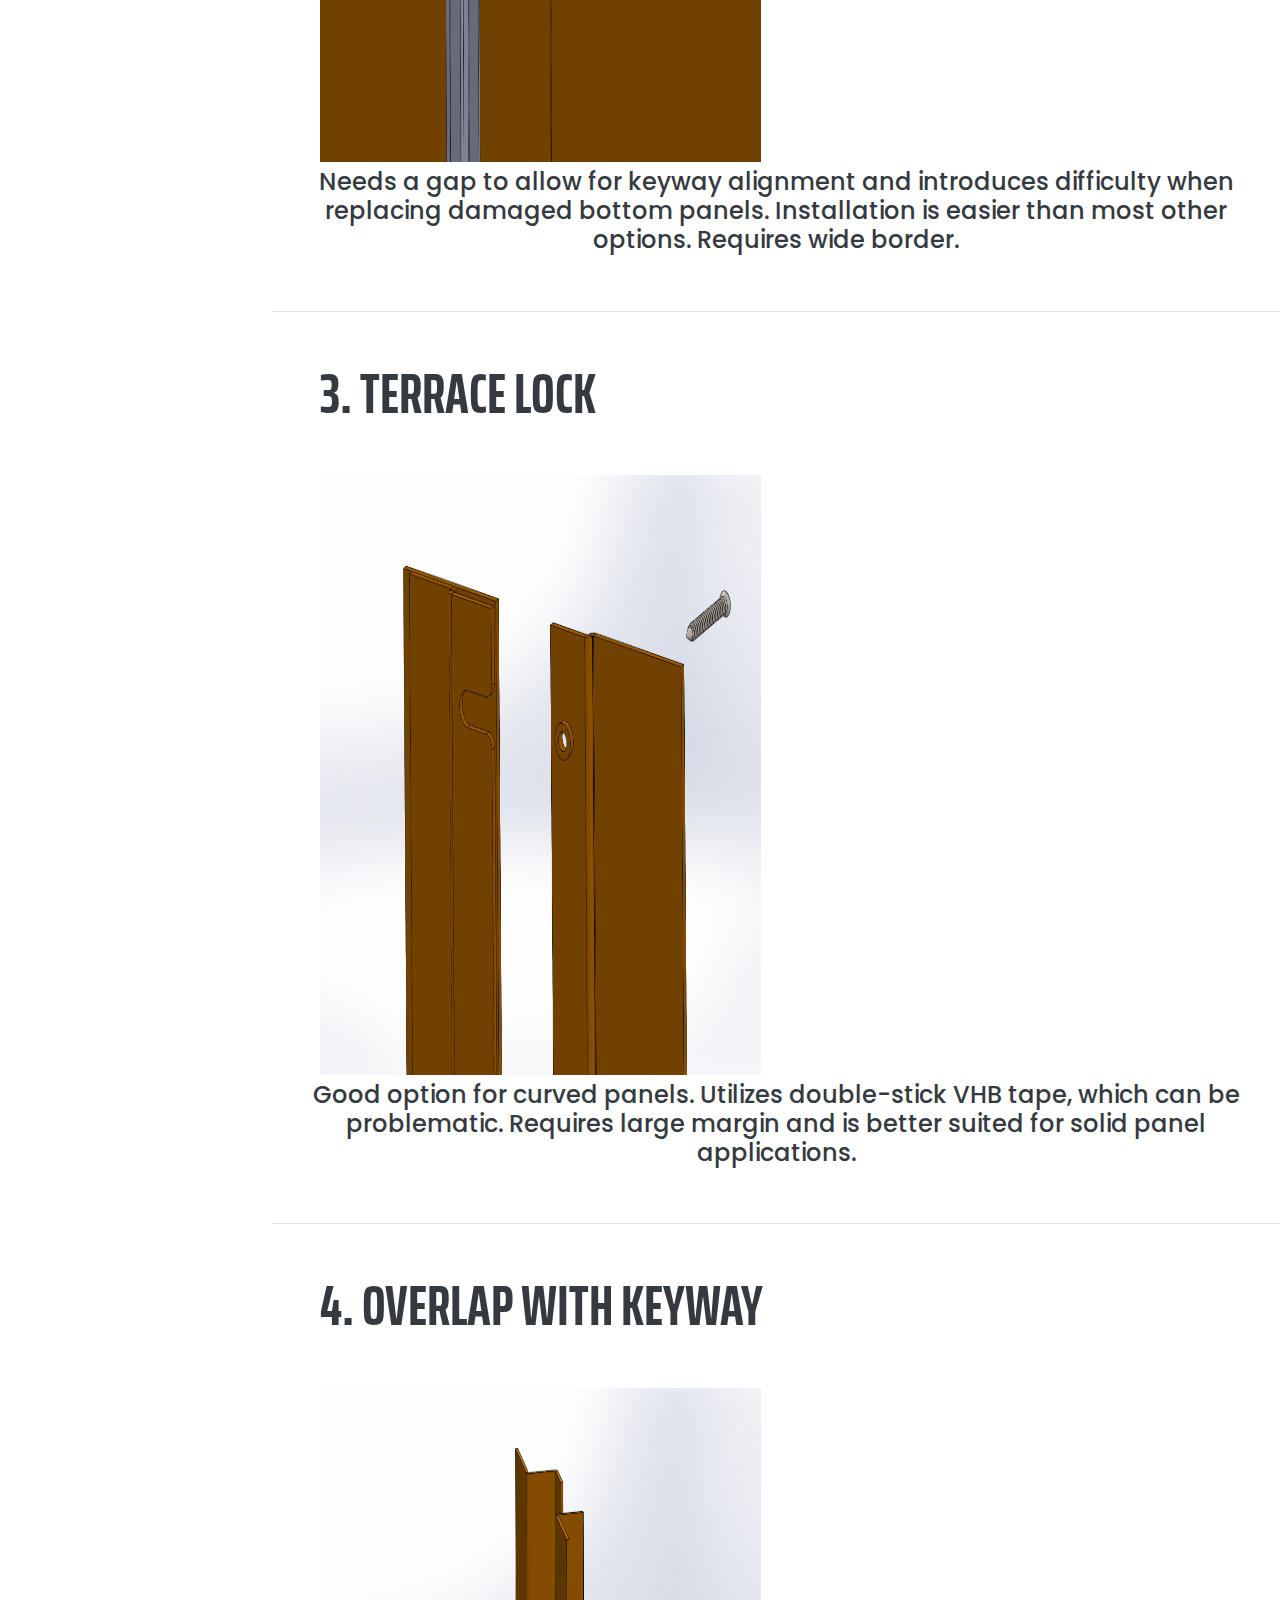
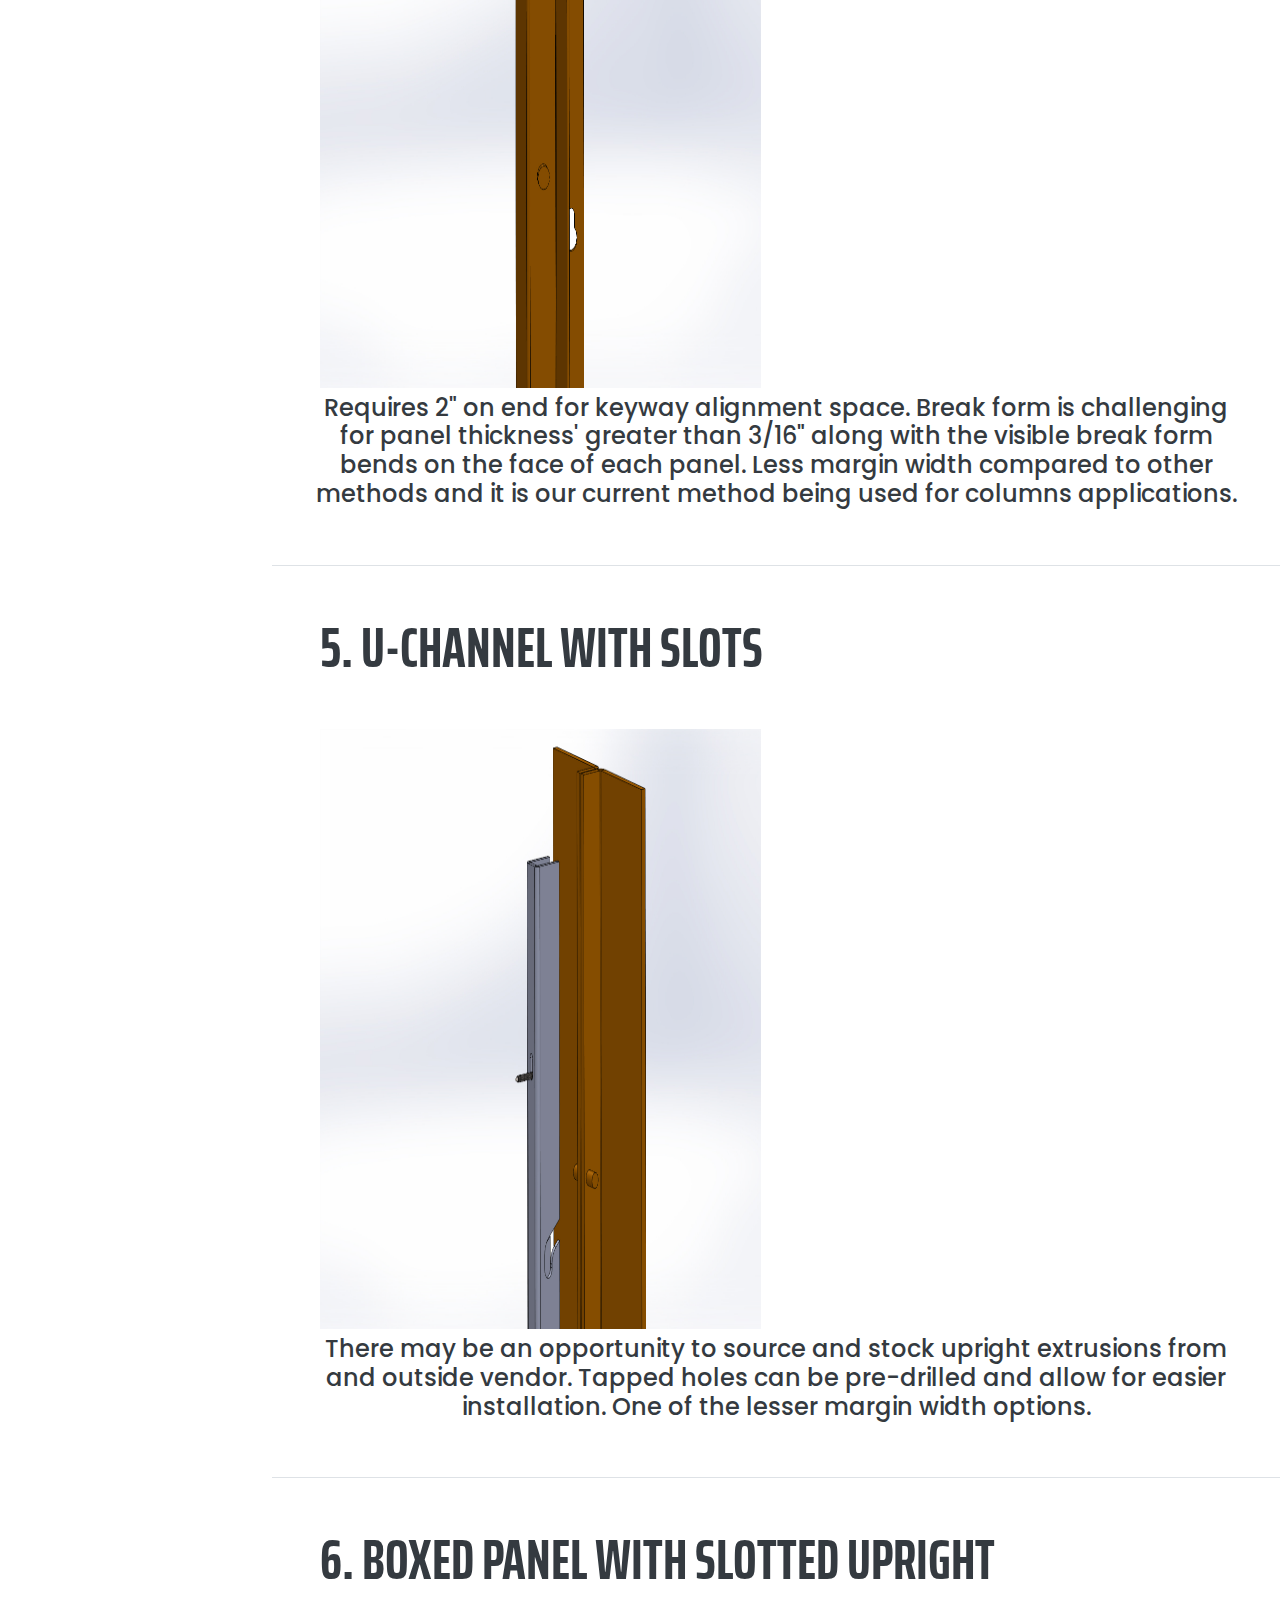
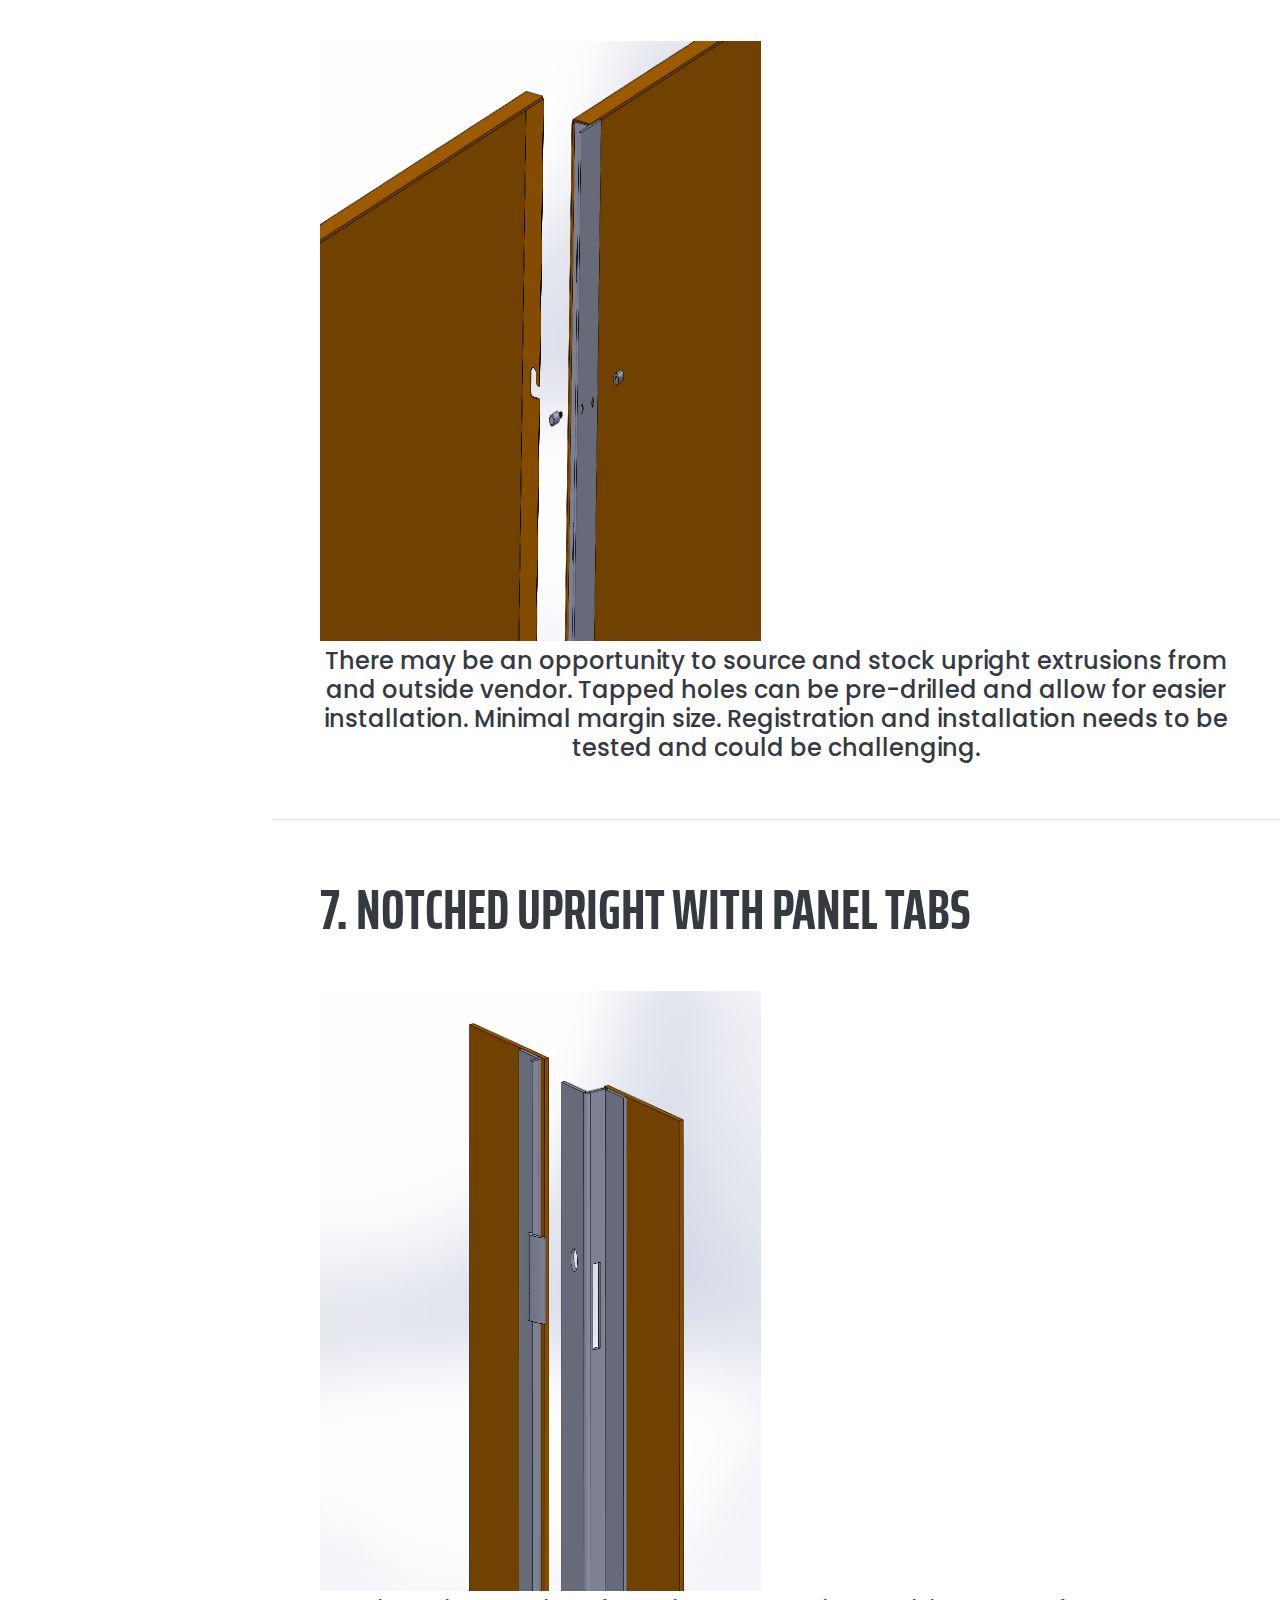
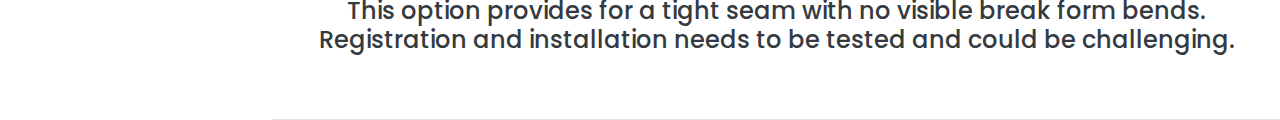
==== commit b327fc21: "updated page with notes" ====
--- a/index.html
+++ b/index.html
@@ -21,7 +21,8 @@
     <link href="vendor/simple-line-icons/css/simple-line-icons.css" rel="stylesheet">
 
     <!-- Custom styles for this template -->
-    <link href="css/resume.min.css" rel="stylesheet">
+    <link href="css/resume.css" rel="stylesheet">
+    <link href="https://fonts.googleapis.com/css?family=Poppins" rel="stylesheet">
 
   </head>
 
@@ -38,6 +39,8 @@
         <span class="navbar-toggler-icon"></span>
       </button>
       <div class="collapse navbar-collapse" id="navbarSupportedContent">
+
+
         <ul class="navbar-nav">
           <li class="nav-item">
             <a class="nav-link js-scroll-trigger" href="#about">1. Puck/Fastener</a>
@@ -65,6 +68,8 @@
     </nav>
 
     <div class="container-fluid p-0">
+        <br>
+       <h2 id="head-text">Wall Mounting Solutions</h2>
 
       <section class="resume-section p-3 p-lg-5 d-flex flex-column" id="about">
         <div class="my-auto">
@@ -73,12 +78,15 @@
          <div class = "row">
               <div class = "col-lg-6">
 
-                <img width="100%" height="100%" src="img/Puck_Fastener.png">
-
-              </div>
-              <div class = "col-lg-6">
-                 <iframe src="https://player.vimeo.com/video/258159970?autoplay=1&loop=1&autopause=0" width="100%" height="100%" frameborder="0" webkitallowfullscreen mozallowfullscreen allowfullscreen></iframe>
-              </div>
+                <img width="100%" height="600px" src="img/Puck_Fastener.png">
+
+              </div>
+              <div class = "col-lg-6">
+                 <iframe src="https://player.vimeo.com/video/258159970?autoplay=1&loop=1&autopause=1" width="100%" height="600px" frameborder="0" webkitallowfullscreen mozallowfullscreen allowfullscreen></iframe>
+              </div>
+              <hr>
+              <h4>Due to fastener registration, this method is challenging to install in the field. Also, multiple component costs can add up quickly.
+              </h4>
             </div>
           </div>
       </section>
@@ -90,12 +98,14 @@
          <div class = "row">
               <div class = "col-lg-6">
 
-                <img width="100%" height="100%" src="img/Keyway_Hat_Channel.png">
-
-              </div>
-              <div class = "col-lg-6">
-                 <iframe src="https://player.vimeo.com/video/258157993?autoplay=1&loop=1&autopause=0" width="100%" height="100%" frameborder="0" webkitallowfullscreen mozallowfullscreen allowfullscreen></iframe>
-              </div>
+                <img width="100%" height="600px" src="img/Keyway_Hat_Channel.png">
+
+              </div>
+              <div class = "col-lg-6">
+                 <iframe src="https://player.vimeo.com/video/258157993?autoplay=1&loop=1&autopause=1" width="100%" height="600px" frameborder="0" webkitallowfullscreen mozallowfullscreen allowfullscreen></iframe>
+              </div>
+              <h4>Needs a gap to allow for keyway alignment and introduces difficulty when replacing damaged bottom panels. Installation is easier than most other options. Requires wide border.
+              </h4>
             </div>
           </div>
       </section>
@@ -106,11 +116,13 @@
 
           <div class = "row">
               <div class = "col-lg-6">
-                <img width="100%" height="100%" src="img/Terrace_Lock.png">
-              </div>
-              <div class = "col-lg-6">
-                <iframe src="https://player.vimeo.com/video/258158311?autoplay=1&loop=1&autopause=0" width="100%" height="100%" frameborder="0" webkitallowfullscreen mozallowfullscreen allowfullscreen></iframe>
-              </div>
+                <img width="100%" height="600px" src="img/Terrace_Lock.png">
+              </div>
+              <div class = "col-lg-6">
+                <iframe src="https://player.vimeo.com/video/258158311?autoplay=1&loop=1&autopause=1" width="100%" height="600px" frameborder="0" webkitallowfullscreen mozallowfullscreen allowfullscreen></iframe>
+              </div>
+              <h4>Good option for curved panels. Utilizes double-stick VHB tape, which can be problematic. Requires large margin and is better suited for solid panel applications.
+              </h4>
             </div>
         </div>
       </section>
@@ -121,11 +133,13 @@
 
           <div class = "row">
               <div class = "col-lg-6">
-                <img width="100%" height="100%" src="img/Overlap_with_Keyway.png">
-              </div>
-              <div class = "col-lg-6">
-                <iframe src="https://player.vimeo.com/video/258158720?autoplay=1&loop=1&autopause=0" width="100%" height="100%" frameborder="0" webkitallowfullscreen mozallowfullscreen allowfullscreen></iframe>
-              </div>
+                <img width="100%" height="600px" src="img/Overlap_with_Keyway.png">
+              </div>
+              <div class = "col-lg-6">
+                <iframe src="https://player.vimeo.com/video/258158720?autoplay=1&loop=1&autopause=1" width="100%" height="600px" frameborder="0" webkitallowfullscreen mozallowfullscreen allowfullscreen></iframe>
+              </div>
+              <h4>Requires 2" on end for keyway alignment space. Break form is challenging for panel thickness' greater than 3/16" along with the visible break form bends on the face of each panel. Less margin width compared to other methods and it is our current method being used for columns applications.
+              </h4>
             </div>
         </div>
       </section>
@@ -136,13 +150,16 @@
 
           <div class = "row">
               <div class = "col-lg-6">
-                <img width="100%" height="100%" src="img/U_Channel_with_Slots.png">
-              </div>
-              <div class = "col-lg-6">
-                <iframe src="https://player.vimeo.com/video/258159023?autoplay=1&loop=1&autopause=0" width="100%" height="100%" frameborder="0" webkitallowfullscreen mozallowfullscreen allowfullscreen></iframe>
-              </div>
-            </div>
+                <img width="100%" height="600px" src="img/U_Channel_with_Slots.png">
+              </div>
+              <div class = "col-lg-6">
+                <iframe src="https://player.vimeo.com/video/258159023?autoplay=1&loop=1&autopause=1" width="100%" height="600px" frameborder="0" webkitallowfullscreen mozallowfullscreen allowfullscreen></iframe>
+              </div>
+            </div>
+            <h4>There may be an opportunity to source and stock upright extrusions from and outside vendor. Tapped holes can be pre-drilled and allow for easier installation. One of the lesser margin width options.
+          </h4>
           </div>
+          
       </section>
 
       <section class="resume-section p-3 p-lg-5 d-flex flex-column" id="awards">
@@ -151,11 +168,13 @@
 
             <div class = "row">
               <div class = "col-lg-6">
-                <img width="100%" height="100%" src="img/Boxed_Panel_Slotted_Upright.png">
-              </div>
-              <div class = "col-lg-6">
-                <iframe src="https://player.vimeo.com/video/258159334?autoplay=1&loop=1&autopause=0" width="100%" height="100%" frameborder="0" webkitallowfullscreen mozallowfullscreen allowfullscreen></iframe>
-              </div>
+                <img width="100%" height="600px" src="img/Boxed_Panel_Slotted_Upright.png">
+              </div>
+              <div class = "col-lg-6">
+                <iframe src="https://player.vimeo.com/video/258159334?autoplay=1&loop=1&autopause=1" width="100%" height="600px" frameborder="0" webkitallowfullscreen mozallowfullscreen allowfullscreen></iframe>
+              </div>
+              <h4>There may be an opportunity to source and stock upright extrusions from and outside vendor. Tapped holes can be pre-drilled and allow for easier installation. Minimal margin size. Registration and installation needs to be tested and could be challenging.
+          </h4>
             </div>
         </div>
       </section>
@@ -166,11 +185,13 @@
 
             <div class = "row">
               <div class = "col-lg-6">
-                <img width="100%" height="100%" src="img/Notched_Upright_with_Panel_Tabs.png">
-              </div>
-              <div class = "col-lg-6">
-                <iframe src="https://player.vimeo.com/video/258159651?autoplay=1&loop=1&autopause=0" width="100%" height="100%" frameborder="0" webkitallowfullscreen mozallowfullscreen allowfullscreen></iframe>
-              </div>
+                <img width="100%" height="600px" src="img/Notched_Upright_with_Panel_Tabs.png">
+              </div>
+              <div class = "col-lg-6">
+                <iframe src="https://player.vimeo.com/video/258159651?autoplay=1&loop=1&autopause=1" width="100%" height="600px" frameborder="0" webkitallowfullscreen mozallowfullscreen allowfullscreen></iframe>
+              </div>
+               <h4>This option provides for a tight seam with no visible break form bends. Registration and installation needs to be tested and could be challenging.
+              </h4>
             </div>
         </div>
       </section>
--- a/css/resume.css
+++ b/css/resume.css
@@ -0,0 +1,157 @@
+body {
+  font-family: 'Open Sans', serif;
+  padding-top: 54px;
+  color: #868e96;
+}
+
+@media (min-width: 992px) {
+  body {
+    padding-top: 0;
+    padding-left: 17rem;
+  }
+}
+
+h1,
+h2,
+h3,
+h5,
+h6 {
+  font-family: 'Saira Extra Condensed', serif;
+  font-weight: 700;
+  text-transform: uppercase;
+  color: #343a40;
+}
+
+h4 {
+  font-family: 'Poppins', sans-serif;
+  color: #343a40;
+  text-align: center;
+}
+
+h1 {
+  font-size: 6rem;
+  line-height: 5.5rem;
+}
+
+h2 {
+  font-size: 3.5rem;
+}
+
+.subheading {
+  text-transform: uppercase;
+  font-weight: 500;
+  font-family: 'Saira Extra Condensed', serif;
+  font-size: 1.35rem;
+}
+
+.list-social-icons a {
+  color: #495057;
+}
+
+.list-social-icons a:hover {
+  color: #BD5D38;
+}
+
+.list-social-icons a .fa-lg {
+  font-size: 1.75rem;
+}
+
+.list-icons {
+  font-size: 3rem;
+}
+
+.list-icons .list-inline-item i:hover {
+  color: #BD5D38;
+}
+
+#sideNav .navbar-nav .nav-item .nav-link {
+  font-weight: 600;
+  text-transform: uppercase;
+}
+
+@media (min-width: 992px) {
+  #sideNav {
+    text-align: center;
+    position: fixed;
+    top: 0;
+    left: 0;
+    display: flex;
+    flex-direction: column;
+    width: 17rem;
+    height: 100vh;
+  }
+  #sideNav .navbar-brand {
+    display: flex;
+    margin: auto auto 0;
+    padding: 0.5rem;
+  }
+
+  #head-text{
+    text-align: center;
+    color:blue;
+  }
+  #sideNav .navbar-brand .img-profile {
+    max-width: 10rem;
+    max-height: 10rem;
+    border: 0.5rem solid rgba(255, 255, 255, 0.2);
+  }
+  #sideNav .navbar-collapse {
+    display: flex;
+    align-items: flex-start;
+    flex-grow: 0;
+    width: 100%;
+    margin-bottom: auto;
+  }
+  #sideNav .navbar-collapse .navbar-nav {
+    flex-direction: column;
+    width: 100%;
+  }
+  #sideNav .navbar-collapse .navbar-nav .nav-item {
+    display: block;
+  }
+  #sideNav .navbar-collapse .navbar-nav .nav-item .nav-link {
+    display: block;
+  }
+}
+
+section.resume-section {
+  border-bottom: 1px solid #dee2e6;
+  padding-top: 5rem !important;
+  padding-bottom: 5rem !important;
+}
+
+section.resume-section .resume-item .resume-date {
+  min-width: none;
+}
+
+@media (min-width: 768px) {
+  section.resume-section {
+    min-height: 100vh;
+  }
+  section.resume-section .resume-item .resume-date {
+    min-width: 18rem;
+  }
+}
+
+@media (min-width: 992px) {
+  section.resume-section {
+    padding-top: 3rem !important;
+    padding-bottom: 3rem !important;
+  }
+}
+
+.bg-primary {
+  background-color: #BD5D38 !important;
+}
+
+.text-primary {
+  color: #BD5D38 !important;
+}
+
+a {
+  color: #BD5D38;
+}
+
+a:hover, a:focus, a:active {
+  color: #824027;
+}
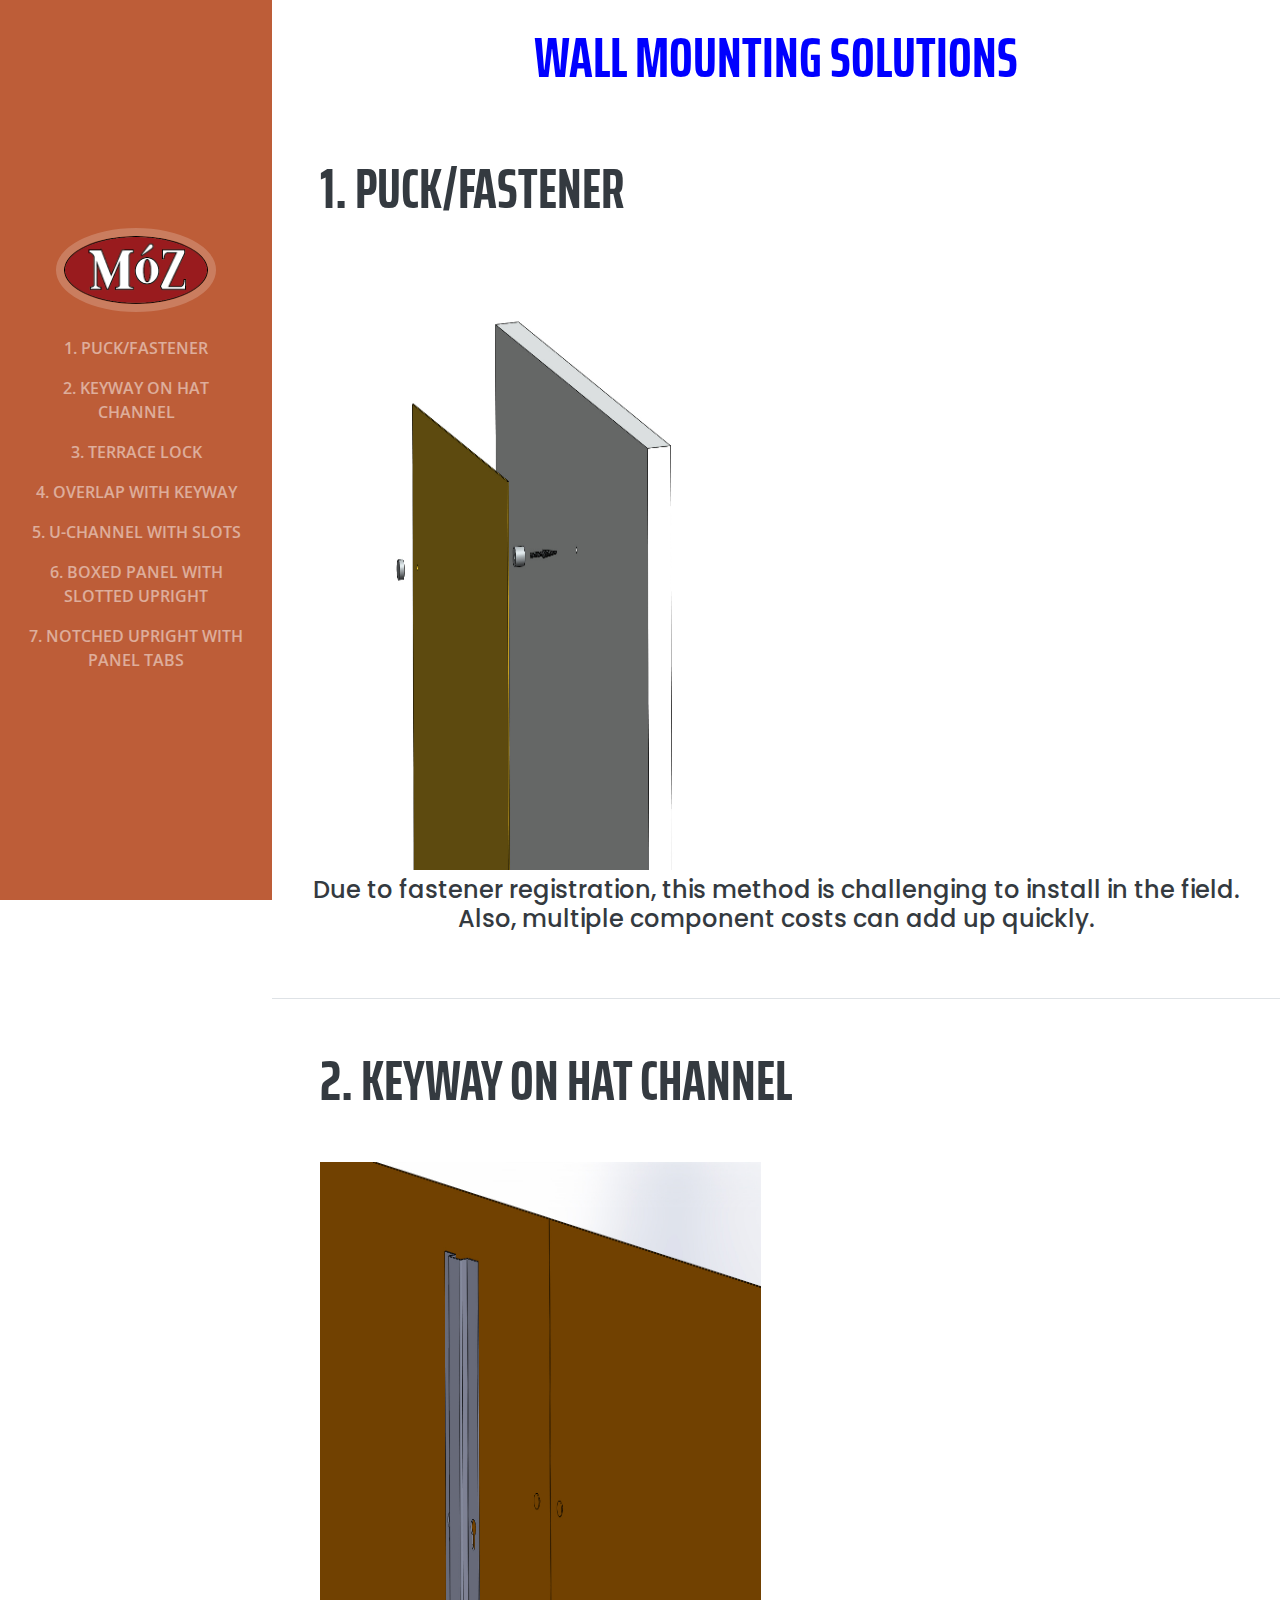
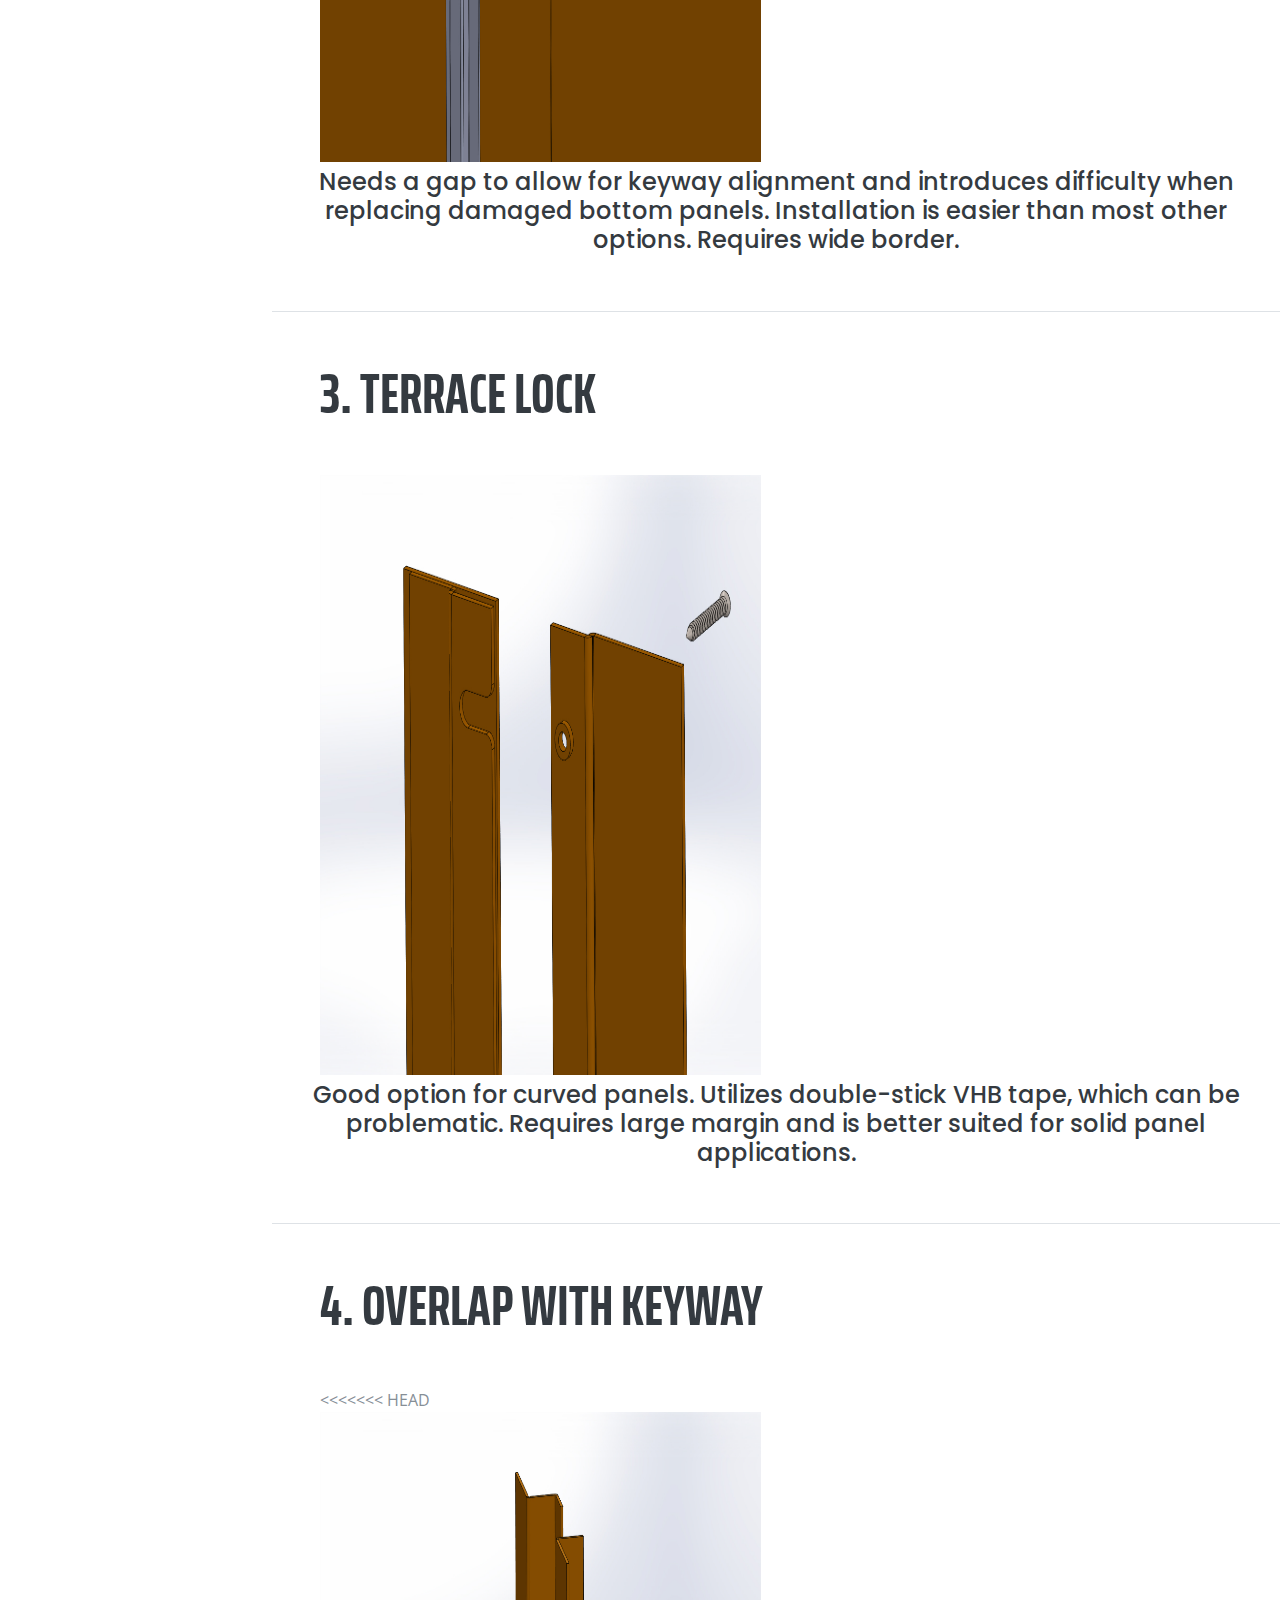
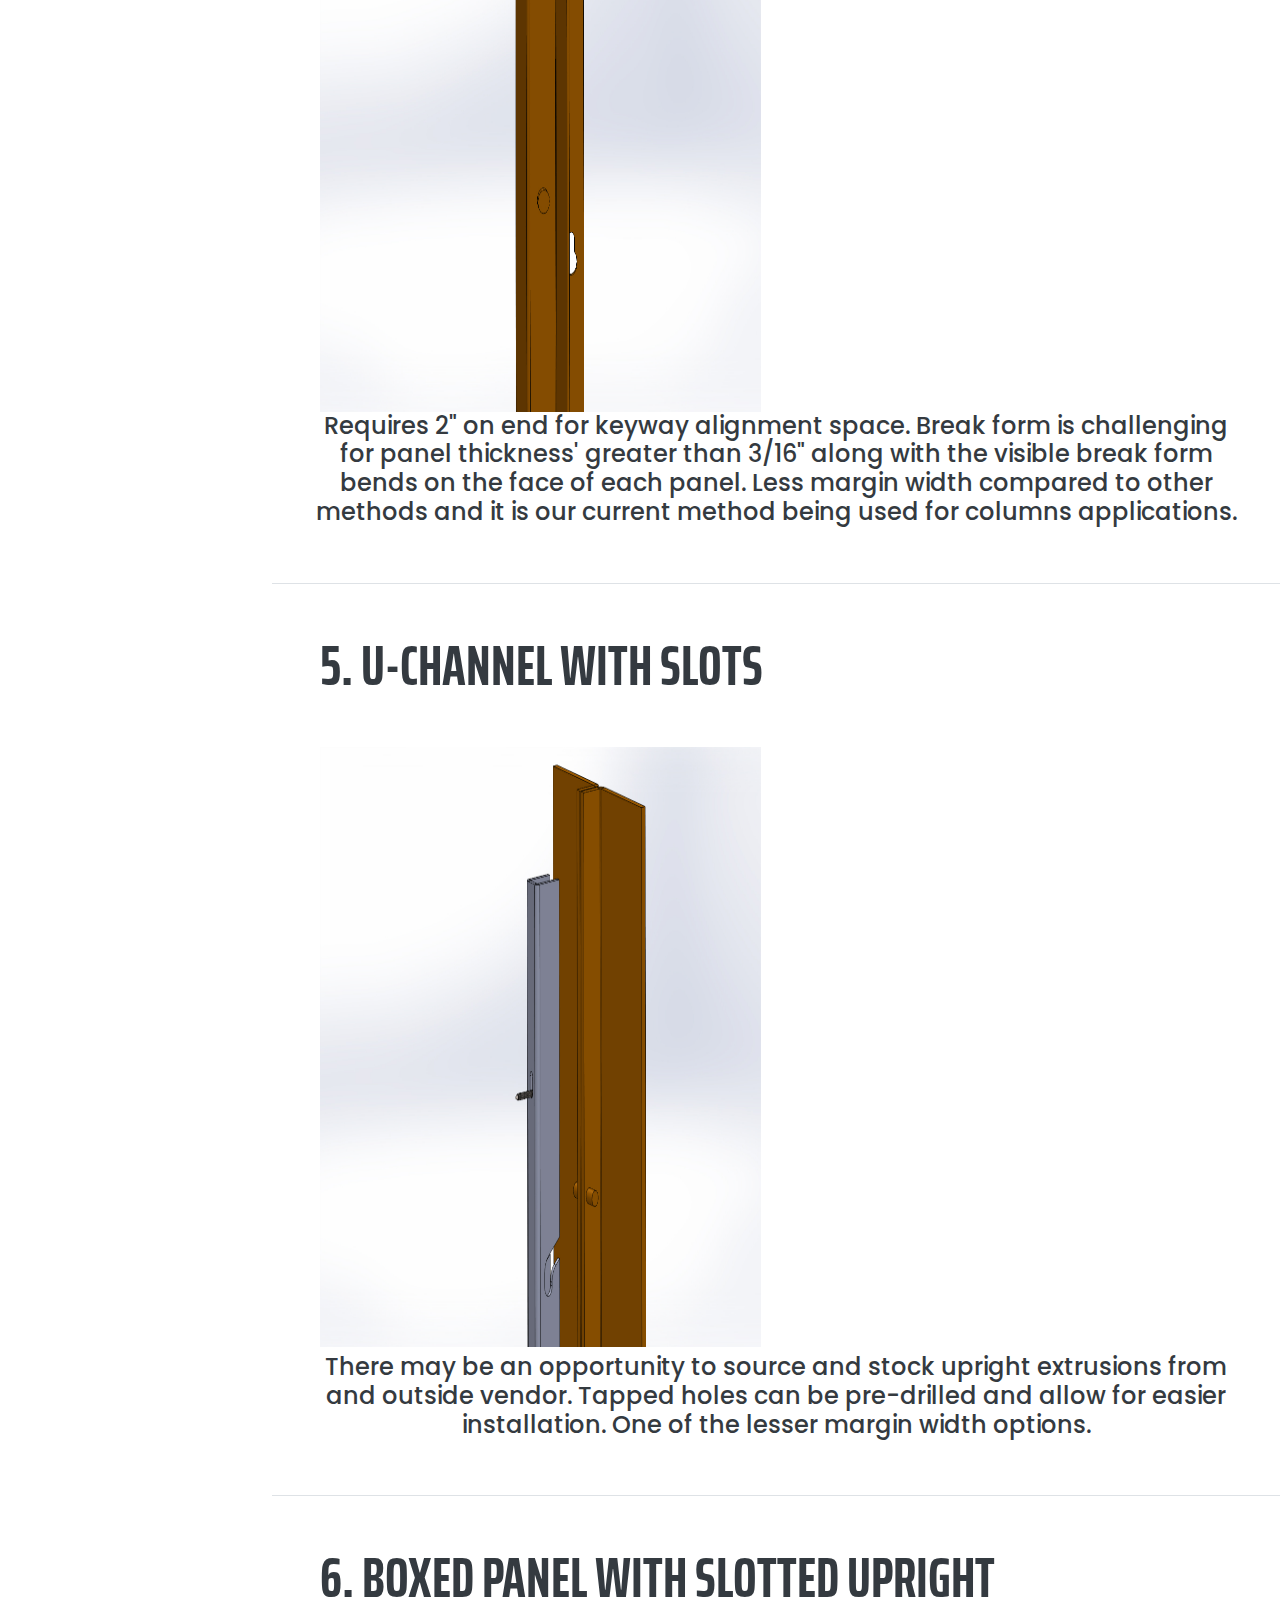
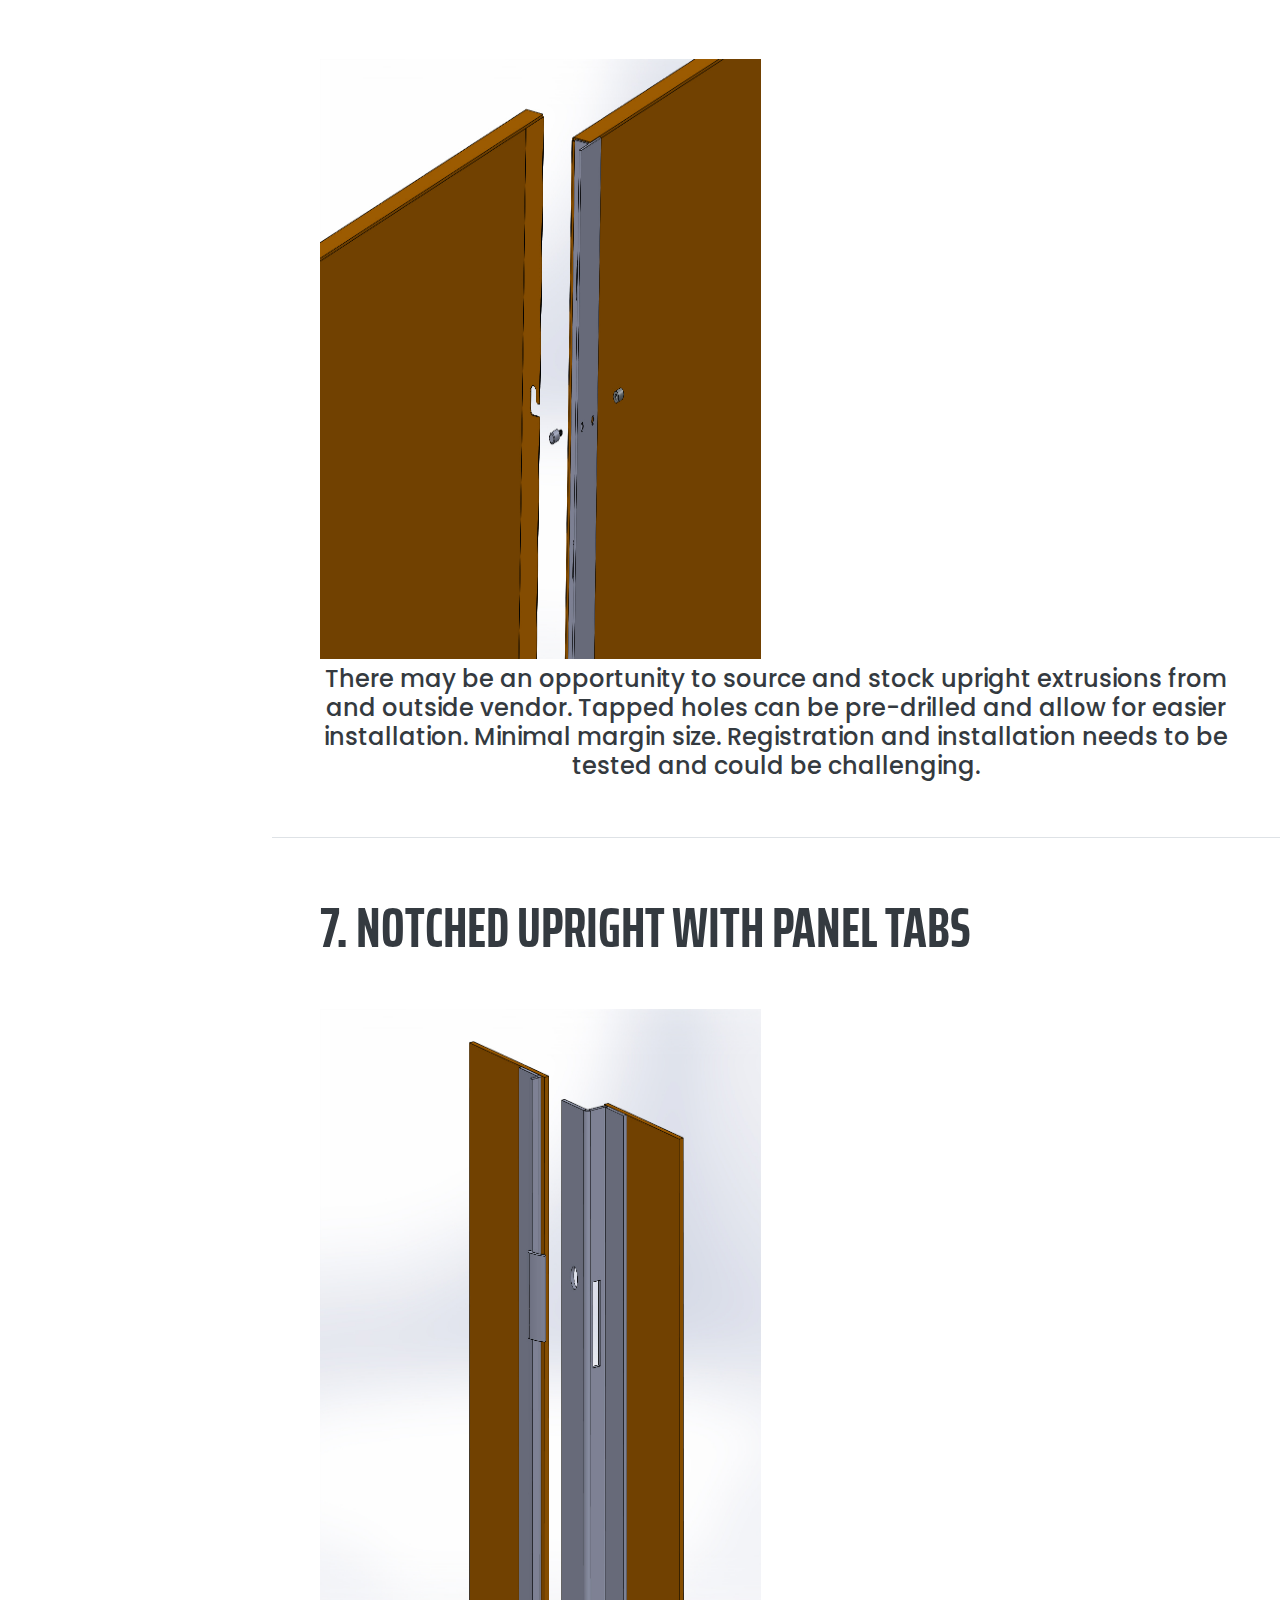
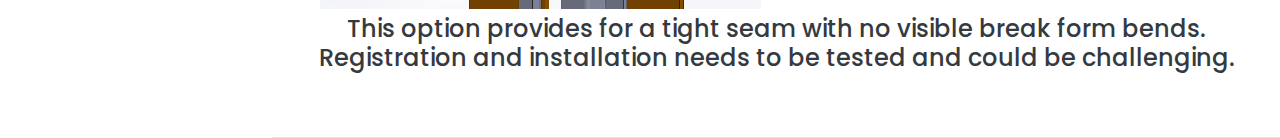
==== commit ab6c6b81: "updated page with notations" ====
--- a/index.html
+++ b/index.html
@@ -78,6 +78,7 @@
          <div class = "row">
               <div class = "col-lg-6">
 
+
                 <img width="100%" height="600px" src="img/Puck_Fastener.png">
 
               </div>
@@ -98,7 +99,7 @@
          <div class = "row">
               <div class = "col-lg-6">
 
-                <img width="100%" height="600px" src="img/Keyway_Hat_Channel.png">
+               <img width="100%" height="600px" src="img/Keyway_Hat_Channel.png">
 
               </div>
               <div class = "col-lg-6">
@@ -116,10 +117,12 @@
 
           <div class = "row">
               <div class = "col-lg-6">
+
                 <img width="100%" height="600px" src="img/Terrace_Lock.png">
               </div>
               <div class = "col-lg-6">
                 <iframe src="https://player.vimeo.com/video/258158311?autoplay=1&loop=1&autopause=1" width="100%" height="600px" frameborder="0" webkitallowfullscreen mozallowfullscreen allowfullscreen></iframe>
+
               </div>
               <h4>Good option for curved panels. Utilizes double-stick VHB tape, which can be problematic. Requires large margin and is better suited for solid panel applications.
               </h4>
@@ -133,10 +136,12 @@
 
           <div class = "row">
               <div class = "col-lg-6">
+<<<<<<< HEAD
                 <img width="100%" height="600px" src="img/Overlap_with_Keyway.png">
               </div>
               <div class = "col-lg-6">
                 <iframe src="https://player.vimeo.com/video/258158720?autoplay=1&loop=1&autopause=1" width="100%" height="600px" frameborder="0" webkitallowfullscreen mozallowfullscreen allowfullscreen></iframe>
+
               </div>
               <h4>Requires 2" on end for keyway alignment space. Break form is challenging for panel thickness' greater than 3/16" along with the visible break form bends on the face of each panel. Less margin width compared to other methods and it is our current method being used for columns applications.
               </h4>
@@ -150,10 +155,12 @@
 
           <div class = "row">
               <div class = "col-lg-6">
+
                 <img width="100%" height="600px" src="img/U_Channel_with_Slots.png">
               </div>
               <div class = "col-lg-6">
                 <iframe src="https://player.vimeo.com/video/258159023?autoplay=1&loop=1&autopause=1" width="100%" height="600px" frameborder="0" webkitallowfullscreen mozallowfullscreen allowfullscreen></iframe>
+
               </div>
             </div>
             <h4>There may be an opportunity to source and stock upright extrusions from and outside vendor. Tapped holes can be pre-drilled and allow for easier installation. One of the lesser margin width options.
@@ -168,10 +175,12 @@
 
             <div class = "row">
               <div class = "col-lg-6">
+
                 <img width="100%" height="600px" src="img/Boxed_Panel_Slotted_Upright.png">
               </div>
               <div class = "col-lg-6">
                 <iframe src="https://player.vimeo.com/video/258159334?autoplay=1&loop=1&autopause=1" width="100%" height="600px" frameborder="0" webkitallowfullscreen mozallowfullscreen allowfullscreen></iframe>
+
               </div>
               <h4>There may be an opportunity to source and stock upright extrusions from and outside vendor. Tapped holes can be pre-drilled and allow for easier installation. Minimal margin size. Registration and installation needs to be tested and could be challenging.
           </h4>
@@ -189,6 +198,7 @@
               </div>
               <div class = "col-lg-6">
                 <iframe src="https://player.vimeo.com/video/258159651?autoplay=1&loop=1&autopause=1" width="100%" height="600px" frameborder="0" webkitallowfullscreen mozallowfullscreen allowfullscreen></iframe>
+
               </div>
                <h4>This option provides for a tight seam with no visible break form bends. Registration and installation needs to be tested and could be challenging.
               </h4>
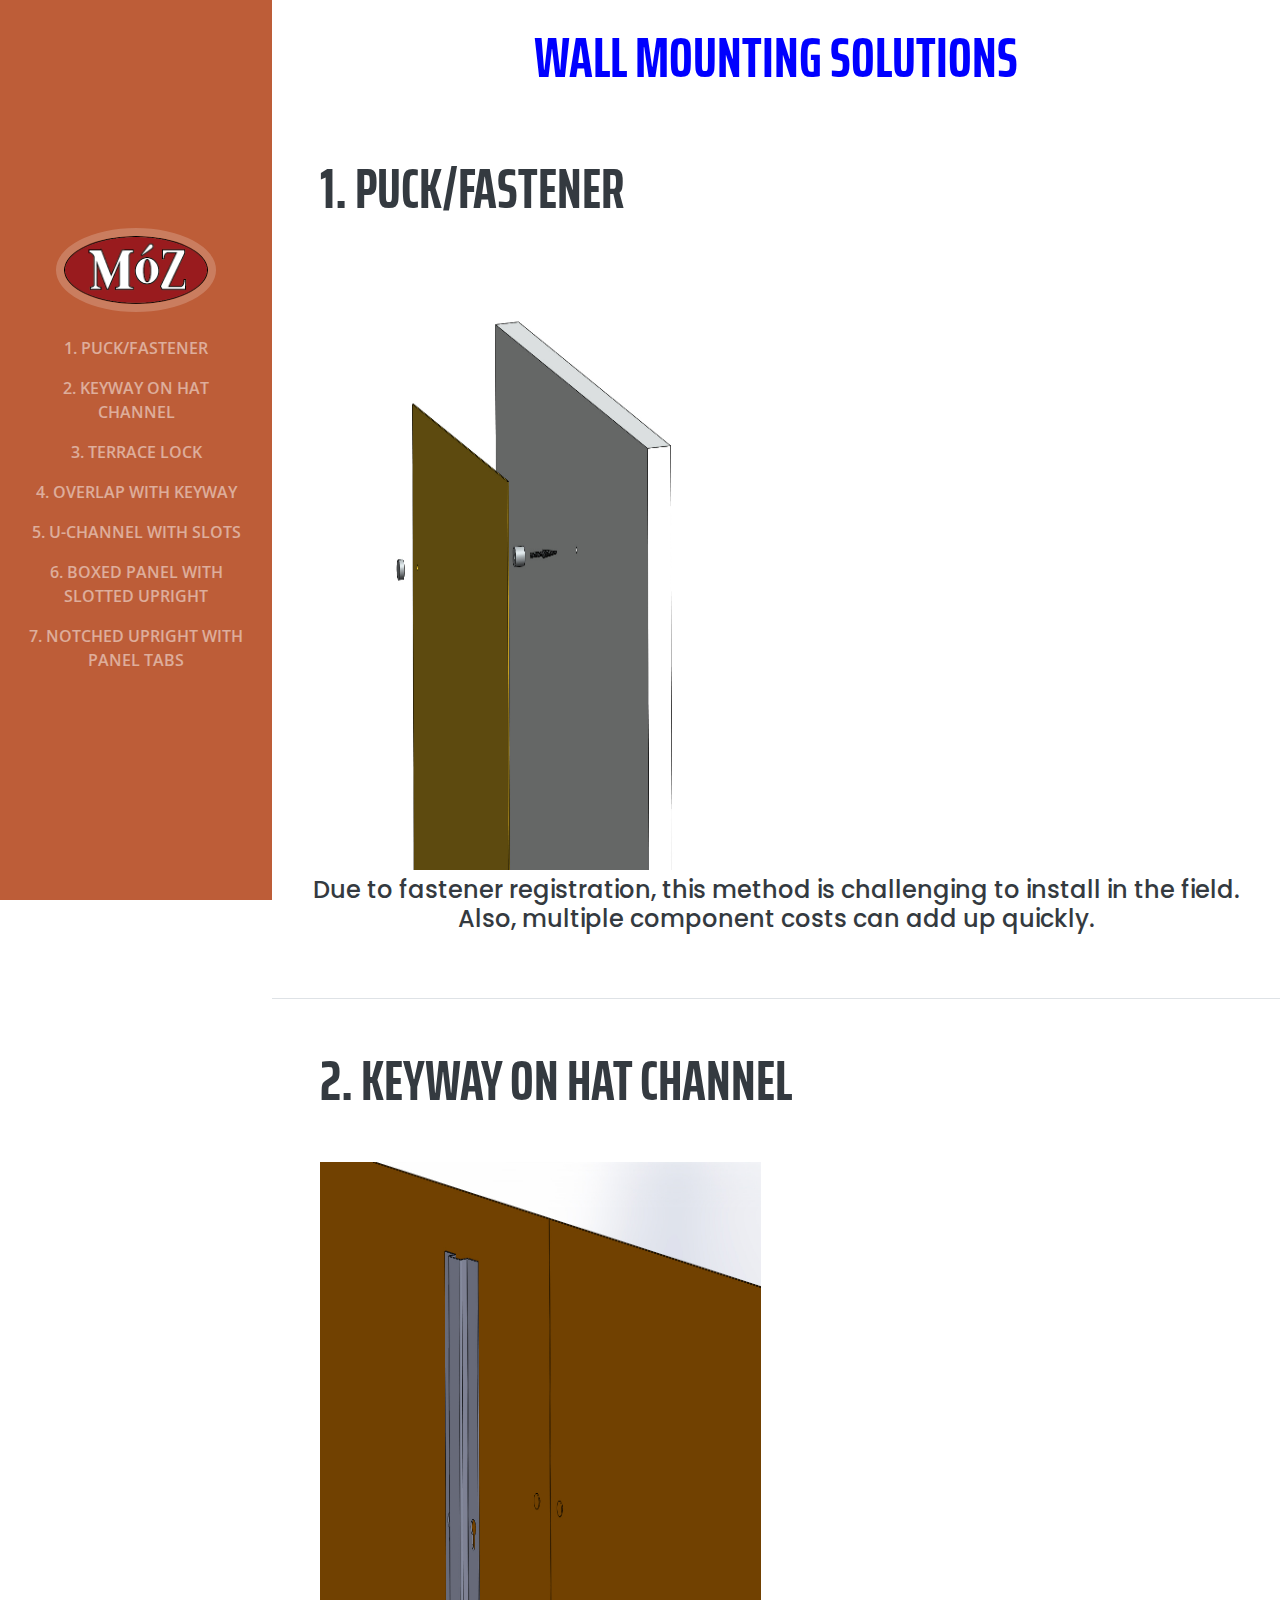
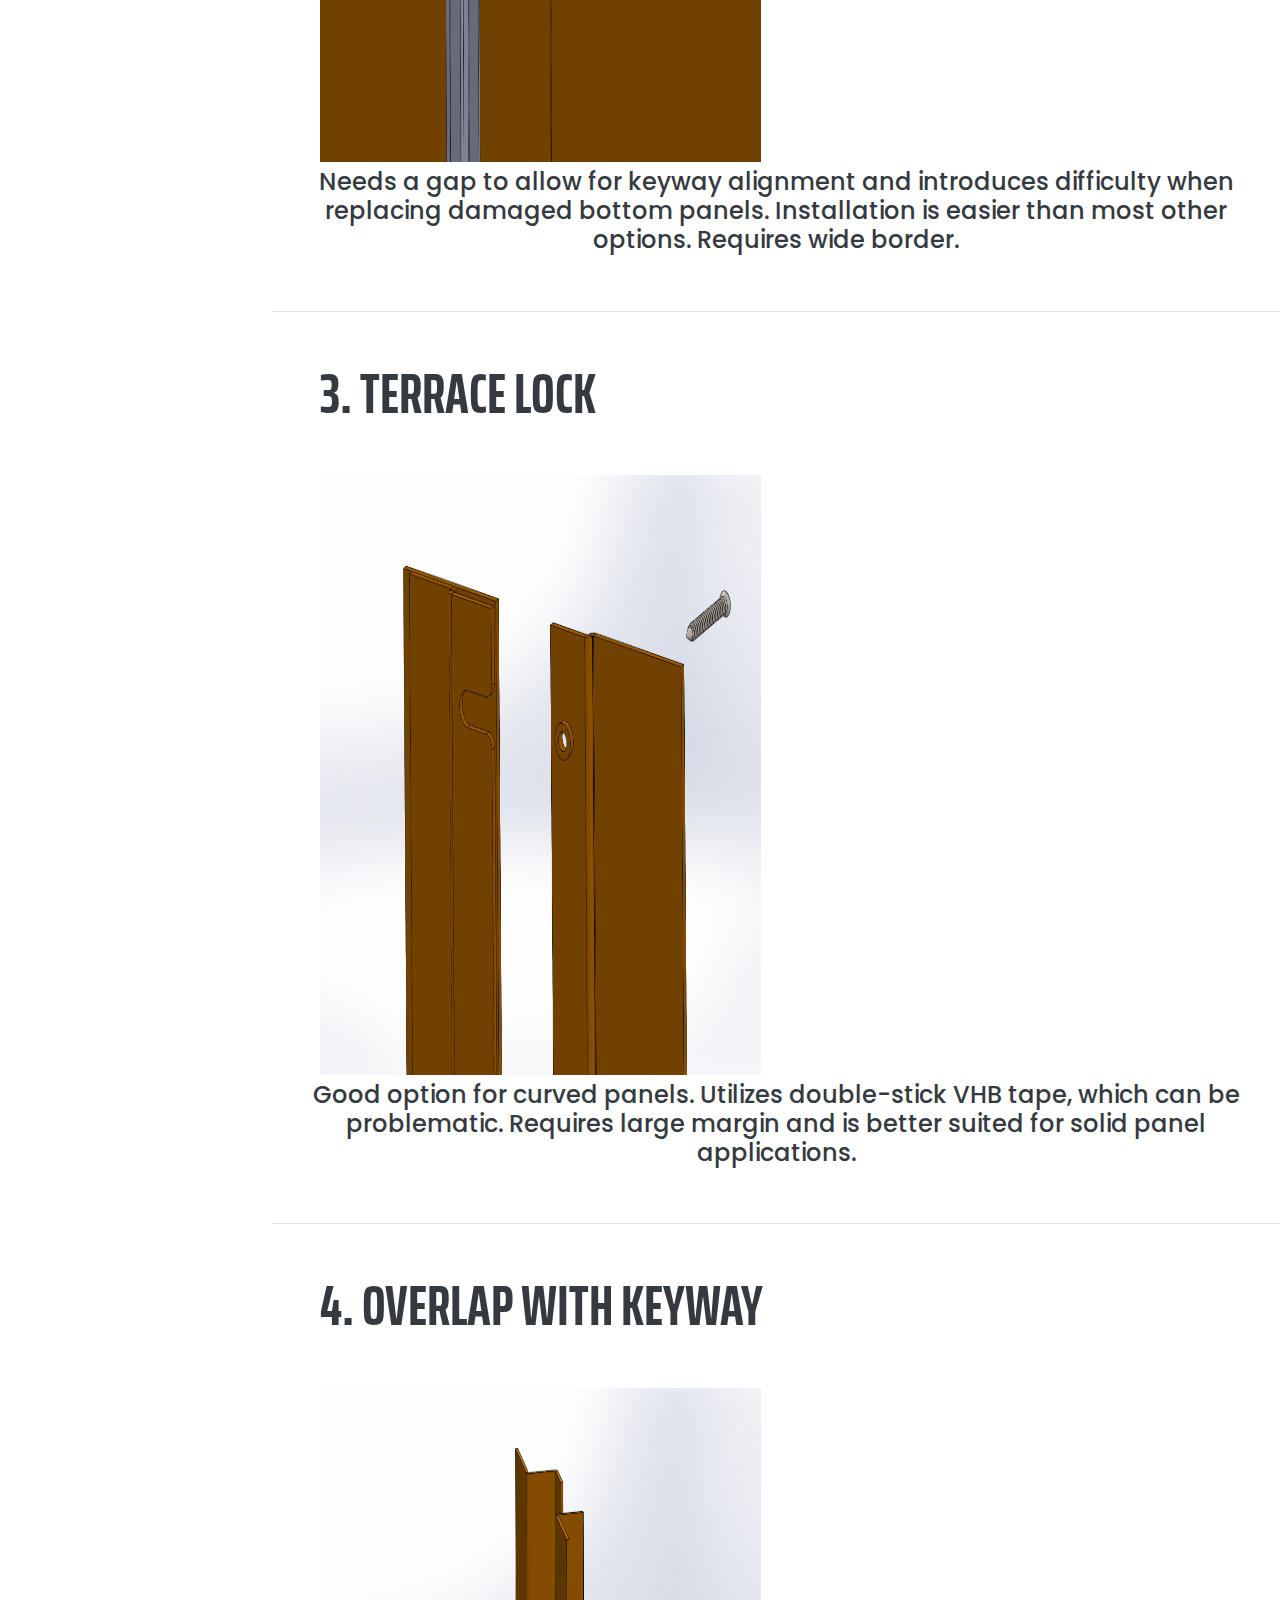
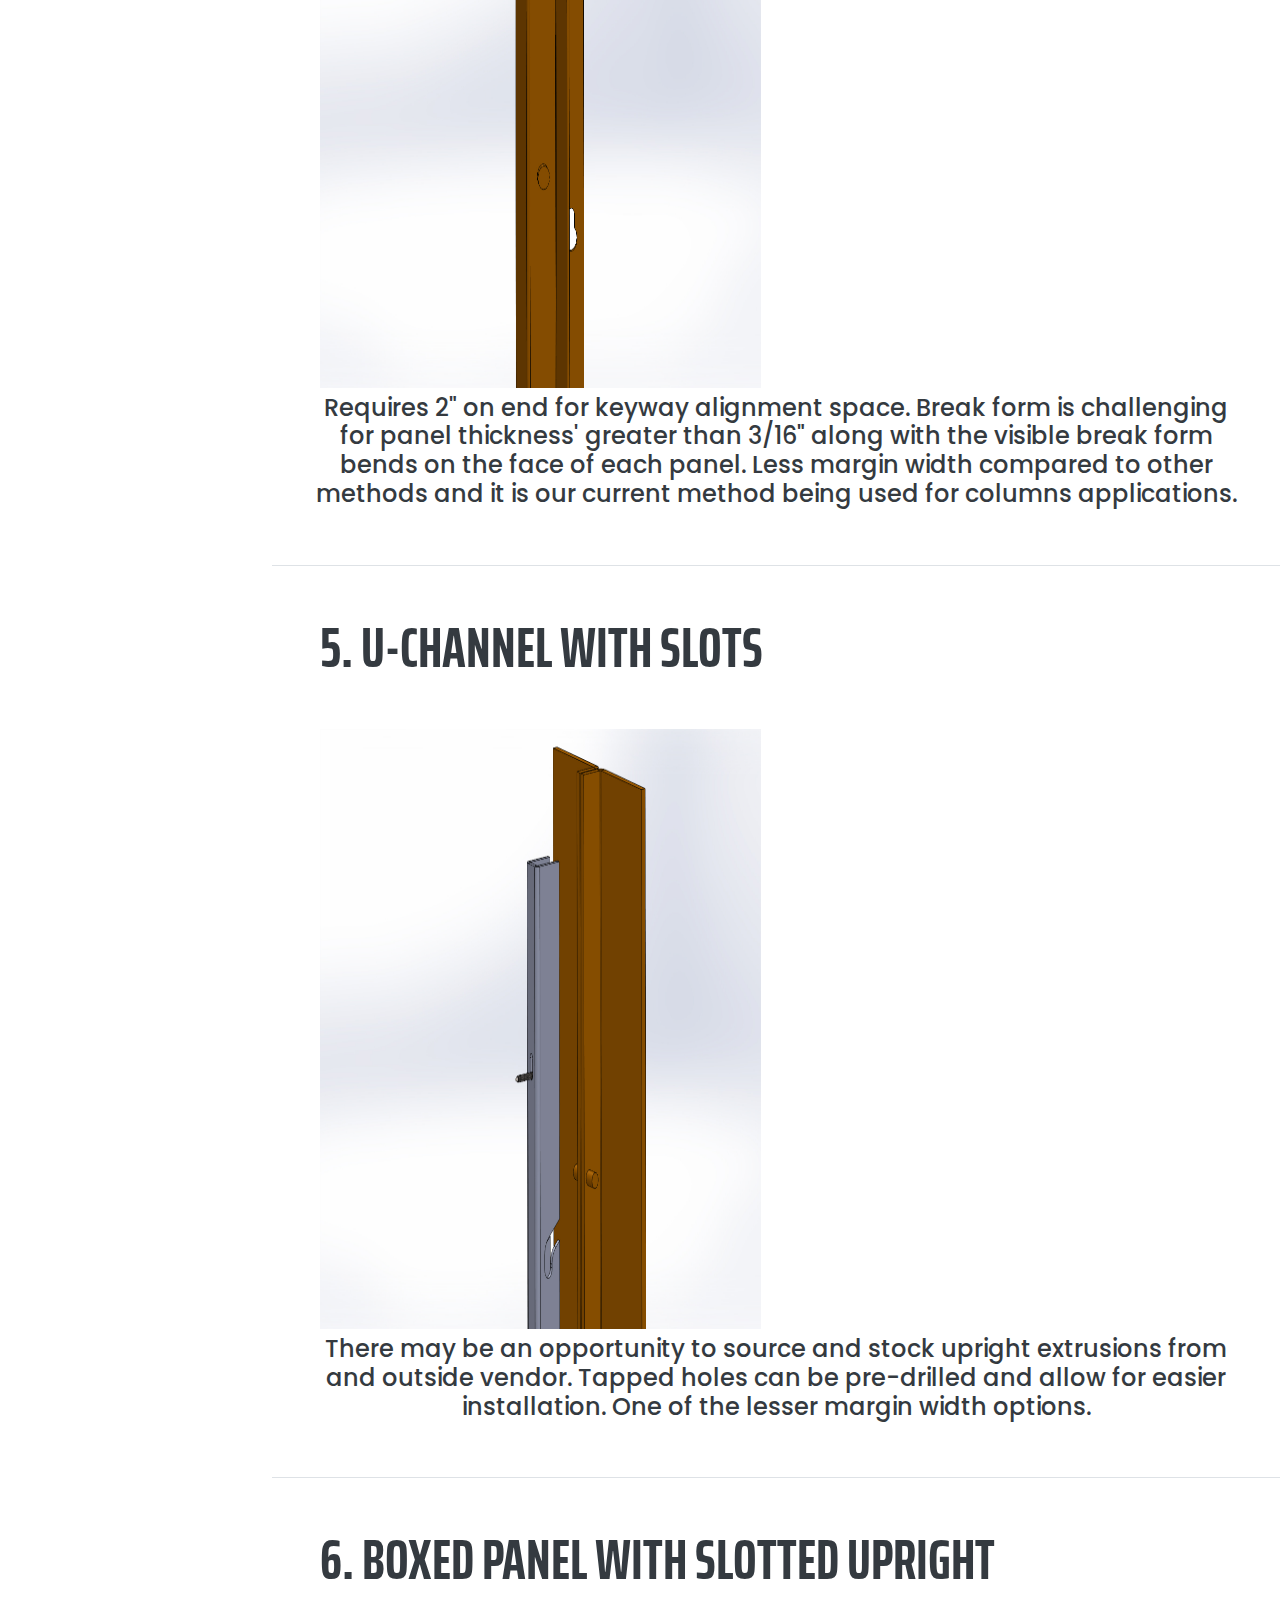
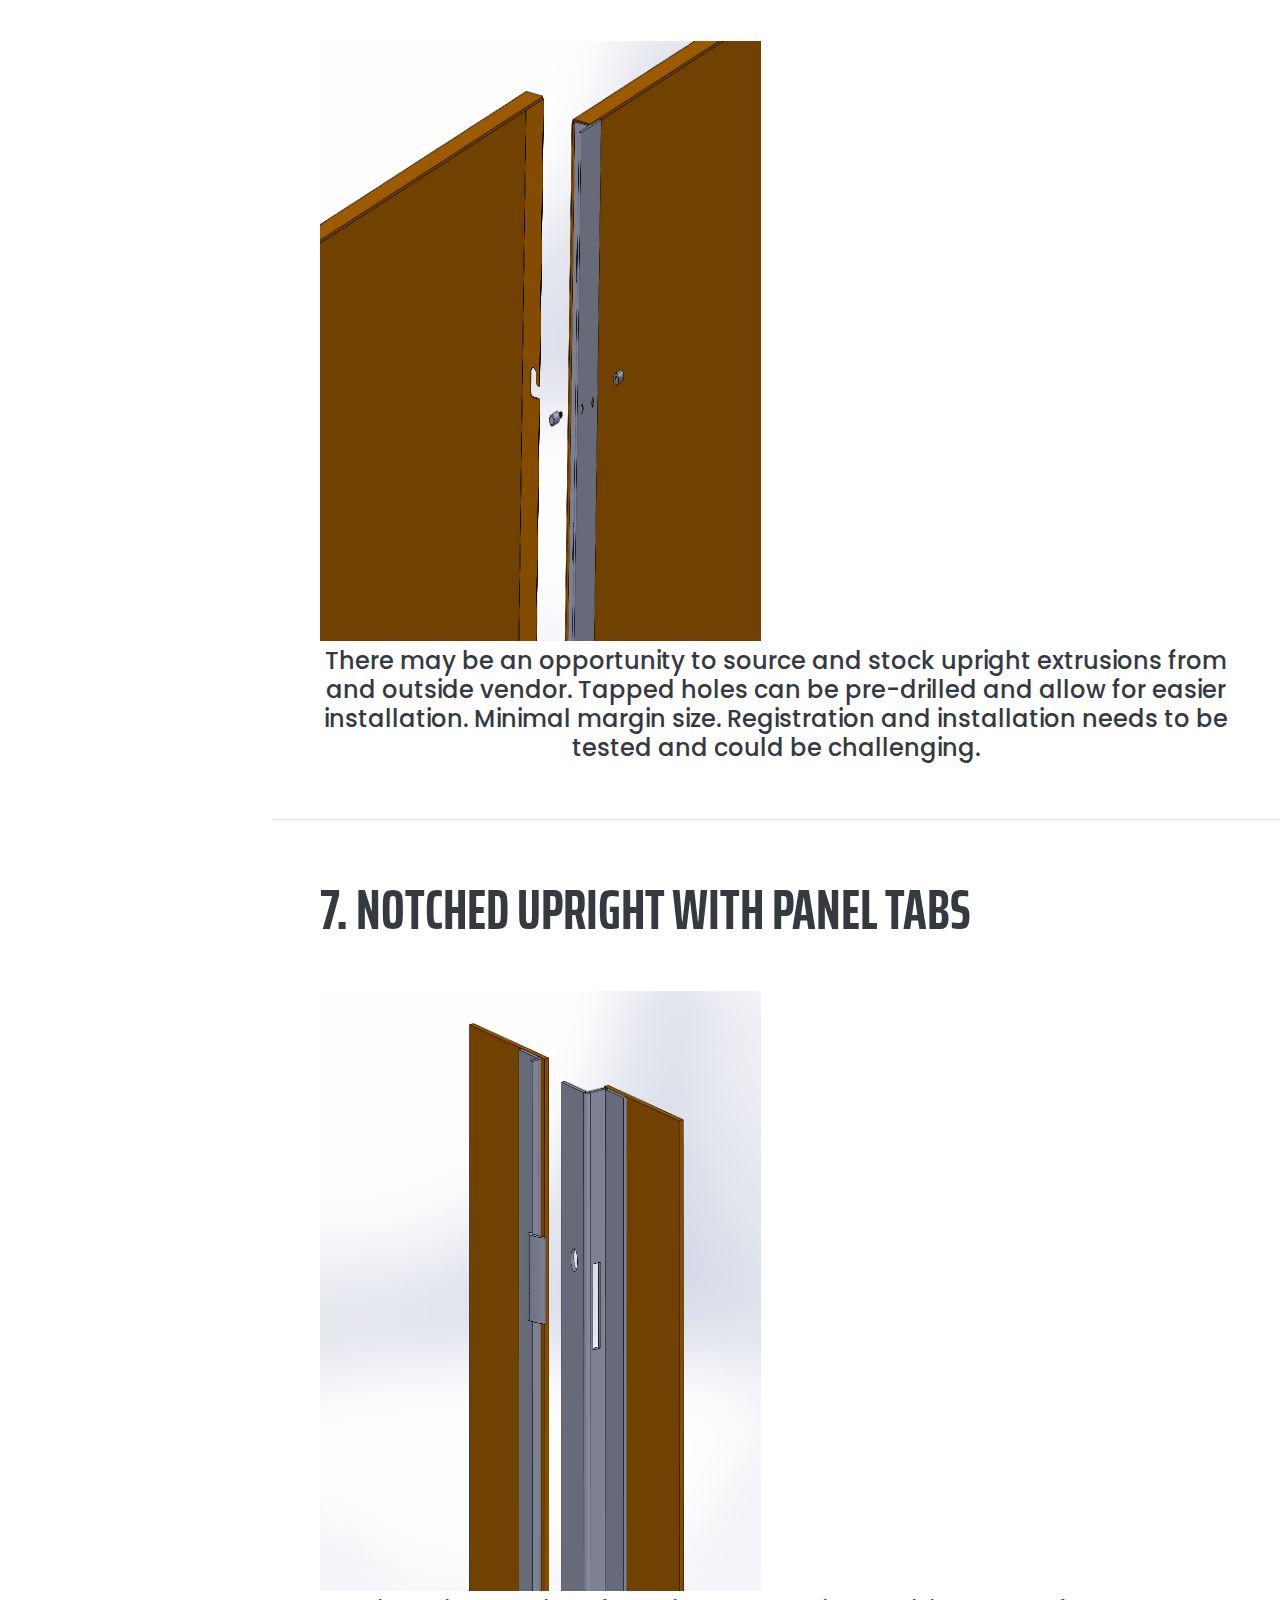
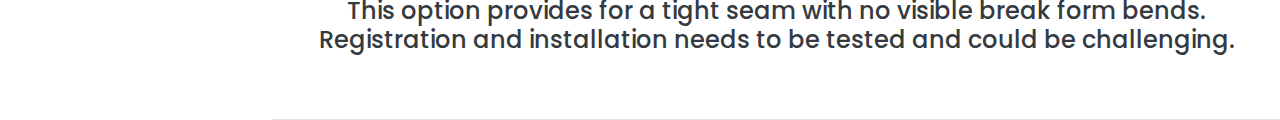
==== commit 430d4f15: "Update index.html" ====
--- a/index.html
+++ b/index.html
@@ -136,7 +136,6 @@
 
           <div class = "row">
               <div class = "col-lg-6">
-<<<<<<< HEAD
                 <img width="100%" height="600px" src="img/Overlap_with_Keyway.png">
               </div>
               <div class = "col-lg-6">
